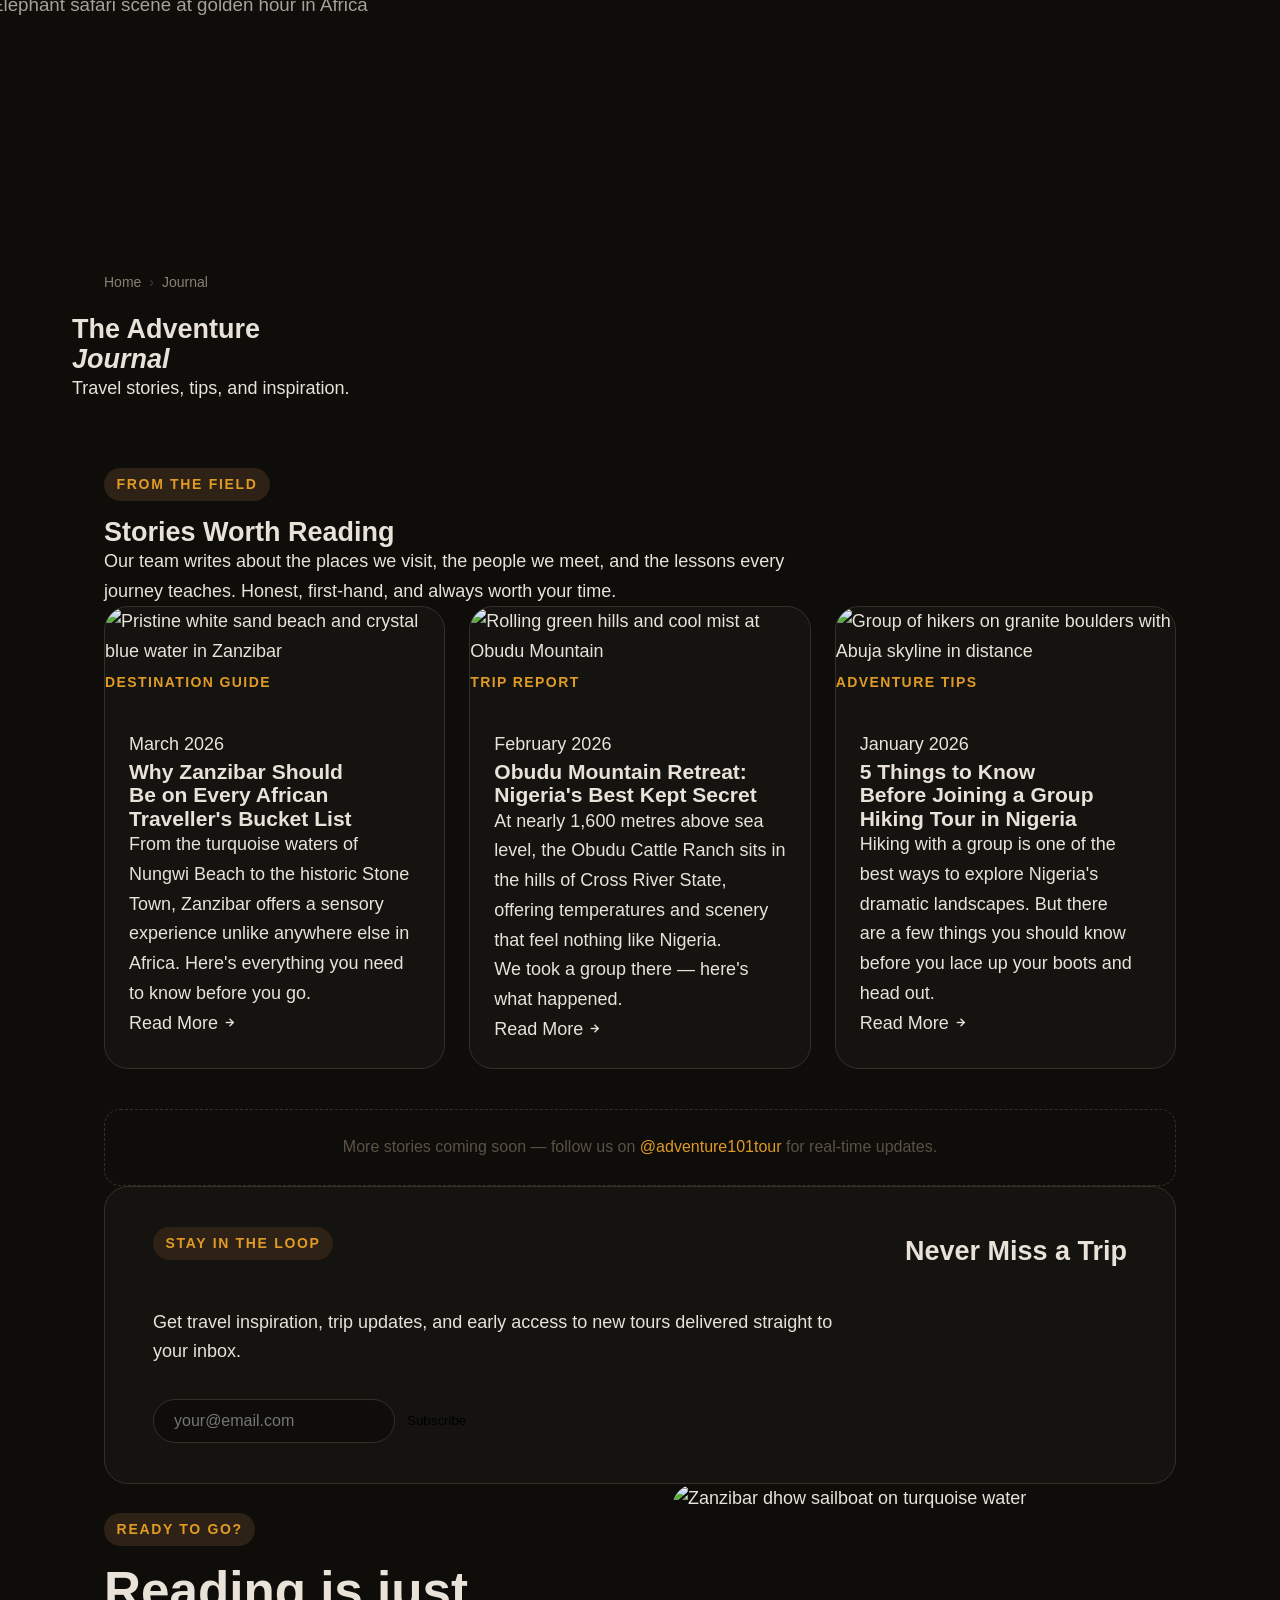
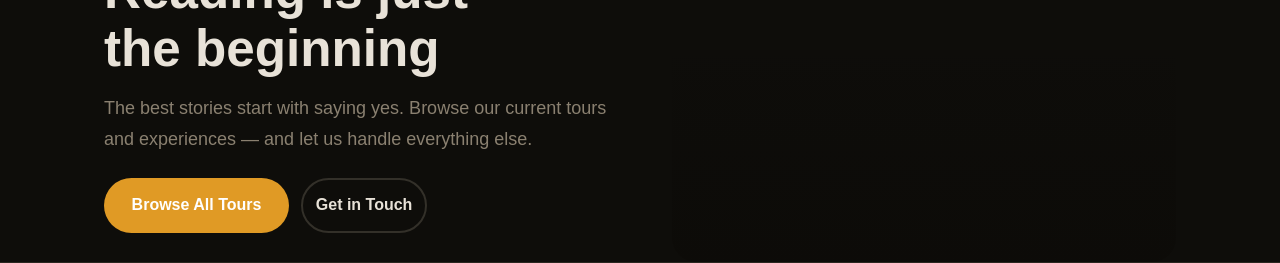
==== blog.html @ c92af447 "feat: add all inner pages — tours, services, contact, faq, blog - tours.html: 9 tour cards (Zanzibar" ====
<!DOCTYPE html>
<html lang="en" data-theme="dark">
<head>
  <meta charset="UTF-8" />
  <meta name="viewport" content="width=device-width, initial-scale=1.0" />
  <title>Journal &#x2014; Adventure 101 Tour</title>
  <meta name="description" content="The Adventure 101 Journal &#x2014; travel stories, destination guides, trip reports, and insider tips from Nigeria and across Africa." />
  <link rel="preconnect" href="https://api.fontshare.com" crossorigin />
  <link href="https://api.fontshare.com/v2/css?f[]=cabinet-grotesk@400,500,700,800&f[]=satoshi@300,400,500,700&display=swap" rel="stylesheet" />
  <link rel="stylesheet" href="css/style.css" />
  <link rel="stylesheet" href="css/pages.css" />
</head>
<body>

  <header class="nav" id="nav"></header>

  <!-- PAGE HERO -->
  <section class="page-hero" aria-label="Page header">
    <div class="page-hero__bg">
      <img src="images/wildlife_safari.png" alt="Elephant safari scene at golden hour in Africa" loading="eager" />
    </div>
    <div class="page-hero__overlay"></div>
    <div class="page-hero__content">
      <nav class="breadcrumb" aria-label="Breadcrumb">
        <a href="index.html">Home</a>
        <span class="breadcrumb__sep" aria-hidden="true">&#x203A;</span>
        <span class="breadcrumb__current">Journal</span>
      </nav>
      <h1>The Adventure<br><em>Journal</em></h1>
      <p class="page-hero__subtitle">Travel stories, tips, and inspiration.</p>
    </div>
  </section>

  <!-- BLOG GRID -->
  <section class="page-section" aria-labelledby="journal-heading">
    <div class="container">

      <div class="section-intro reveal">
        <span class="label">From the Field</span>
        <h2 id="journal-heading">Stories Worth Reading</h2>
        <p>Our team writes about the places we visit, the people we meet, and the lessons every journey teaches. Honest, first-hand, and always worth your time.</p>
      </div>

      <div class="blog-grid">

        <article class="blog-card reveal" style="--reveal-delay:0s">
          <div class="blog-card__img-wrap">
            <img src="images/zanzibar_real.png" alt="Pristine white sand beach and crystal blue water in Zanzibar" loading="lazy" />
            <span class="blog-card__category">Destination Guide</span>
          </div>
          <div class="blog-card__body">
            <span class="blog-card__date">March 2026</span>
            <h3>Why Zanzibar Should Be on Every African Traveller's Bucket List</h3>
            <p>From the turquoise waters of Nungwi Beach to the historic Stone Town, Zanzibar offers a sensory experience unlike anywhere else in Africa. Here's everything you need to know before you go.</p>
            <a href="#" class="blog-card__read-more" aria-label="Read more about Zanzibar travel guide">
              Read More
              <svg width="13" height="13" viewBox="0 0 24 24" fill="none" stroke="currentColor" stroke-width="2.5" aria-hidden="true"><polyline points="5 12 19 12"/><polyline points="12 5 19 12 12 19"/></svg>
            </a>
          </div>
        </article>

        <article class="blog-card reveal" style="--reveal-delay:0.1s">
          <div class="blog-card__img-wrap">
            <img src="images/obudu1_converted.jpg" alt="Rolling green hills and cool mist at Obudu Mountain" loading="lazy" />
            <span class="blog-card__category">Trip Report</span>
          </div>
          <div class="blog-card__body">
            <span class="blog-card__date">February 2026</span>
            <h3>Obudu Mountain Retreat: Nigeria's Best Kept Secret</h3>
            <p>At nearly 1,600 metres above sea level, the Obudu Cattle Ranch sits in the hills of Cross River State, offering temperatures and scenery that feel nothing like Nigeria. We took a group there &#x2014; here's what happened.</p>
            <a href="#" class="blog-card__read-more" aria-label="Read more about Obudu Mountain Retreat trip report">
              Read More
              <svg width="13" height="13" viewBox="0 0 24 24" fill="none" stroke="currentColor" stroke-width="2.5" aria-hidden="true"><polyline points="5 12 19 12"/><polyline points="12 5 19 12 12 19"/></svg>
            </a>
          </div>
        </article>

        <article class="blog-card reveal" style="--reveal-delay:0.2s">
          <div class="blog-card__img-wrap">
            <img src="images/hike_abuja.jpg" alt="Group of hikers on granite boulders with Abuja skyline in distance" loading="lazy" />
            <span class="blog-card__category">Adventure Tips</span>
          </div>
          <div class="blog-card__body">
            <span class="blog-card__date">January 2026</span>
            <h3>5 Things to Know Before Joining a Group Hiking Tour in Nigeria</h3>
            <p>Hiking with a group is one of the best ways to explore Nigeria's dramatic landscapes. But there are a few things you should know before you lace up your boots and head out.</p>
            <a href="#" class="blog-card__read-more" aria-label="Read more about group hiking tips in Nigeria">
              Read More
              <svg width="13" height="13" viewBox="0 0 24 24" fill="none" stroke="currentColor" stroke-width="2.5" aria-hidden="true"><polyline points="5 12 19 12"/><polyline points="12 5 19 12 12 19"/></svg>
            </a>
          </div>
        </article>

      </div>

      <div style="text-align:center;margin-top:var(--space-10);padding:var(--space-6);border:1px dashed var(--color-border);border-radius:var(--radius-lg);">
        <p style="font-size:var(--text-sm);color:var(--color-text-faint);max-width:none;">
          More stories coming soon &#x2014; follow us on
          <a href="https://www.instagram.com/adventure101tour" target="_blank" rel="noopener" style="color:var(--color-primary);">@adventure101tour</a>
          for real-time updates.
        </p>
      </div>

      <!-- NEWSLETTER STRIP -->
      <div class="newsletter-strip reveal" style="--reveal-delay:0.15s">
        <span class="label">Stay in the Loop</span>
        <h2>Never Miss a Trip</h2>
        <p>Get travel inspiration, trip updates, and early access to new tours delivered straight to your inbox.</p>
        <form class="newsletter-form" id="newsletterForm" novalidate>
          <input type="email" name="email" id="newsletterEmail" placeholder="your@email.com" aria-label="Email address for newsletter" required />
          <button type="submit">Subscribe</button>
        </form>
        <p id="newsletterMsg" style="display:none;font-size:var(--text-xs);color:#16a34a;margin-top:var(--space-3);font-weight:600;">
          You're in! We'll keep you posted on all upcoming adventures.
        </p>
      </div>

    </div>
  </section>

  <!-- EXPLORE CTA -->
  <section class="page-section page-section--alt" aria-labelledby="cta-heading">
    <div class="container">
      <div class="reveal" style="display:grid;grid-template-columns:1fr 1fr;gap:clamp(var(--space-10),5vw,var(--space-16));align-items:center;" id="blogCta">
        <div>
          <span class="label">Ready to Go?</span>
          <h2 id="cta-heading" style="font-size:var(--text-2xl);font-weight:800;color:var(--color-text);margin-bottom:var(--space-4);">Reading is just the beginning</h2>
          <p style="color:var(--color-text-muted);margin-bottom:var(--space-6);line-height:1.7;">The best stories start with saying yes. Browse our current tours and experiences &#x2014; and let us handle everything else.</p>
          <div style="display:flex;gap:var(--space-3);flex-wrap:wrap;">
            <a href="tours.html" class="btn btn--primary">Browse All Tours</a>
            <a href="contact.html" class="btn btn--ghost">Get in Touch</a>
          </div>
        </div>
        <div style="position:relative;border-radius:var(--radius-xl);overflow:hidden;aspect-ratio:4/3;">
          <img src="images/zanzibar_tour.png" alt="Zanzibar dhow sailboat on turquoise water" loading="lazy" style="width:100%;height:100%;object-fit:cover;" />
          <div style="position:absolute;inset:0;background:linear-gradient(to top,rgba(10,8,5,0.4) 0%,transparent 60%);"></div>
        </div>
      </div>
    </div>
  </section>

  <footer id="site-footer" class="footer"></footer>

  <script src="js/components.js"></script>
  <script src="js/main.js"></script>

  <script>
    (function () {
      'use strict';
      var form = document.getElementById('newsletterForm');
      var msg = document.getElementById('newsletterMsg');
      var input = document.getElementById('newsletterEmail');
      if (form) {
        form.addEventListener('submit', function (e) {
          e.preventDefault();
          if (!input.value.trim() || !input.value.includes('@')) {
            input.style.borderColor = '#ef4444';
            input.addEventListener('input', function () { input.style.borderColor = ''; }, { once: true });
            return;
          }
          form.style.display = 'none';
          if (msg) msg.style.display = 'block';
        });
      }
      // Responsive CTA grid
      var ctaGrid = document.getElementById('blogCta');
      function checkBreak() {
        if (ctaGrid) ctaGrid.style.gridTemplateColumns = window.innerWidth < 720 ? '1fr' : '1fr 1fr';
      }
      window.addEventListener('resize', checkBreak, { passive: true });
      checkBreak();
    })();
  </script>

</body>
</html>
---- css/style.css ----
/* ══════════════════════════════════════════════════════════════
   ADVENTURE 101 TOUR — Design System
   Palette: Deep forest greens, rich earth ochre, warm cream on dark
   ══════════════════════════════════════════════════════════════ */

/* ─── FONTS ─── */
@import url('https://api.fontshare.com/v2/css?f[]=clash-display@400,500,600,700&f[]=satoshi@300,400,500,700&display=swap');

/* ─── DESIGN TOKENS ─── */
:root,
[data-theme='light'] {
  /* Palette — warm cream + deep forest */
  --color-bg: #f5f2ec;
  --color-surface: #faf9f6;
  --color-surface-2: #ffffff;
  --color-surface-offset: #ede8df;
  --color-divider: #dcd5c9;
  --color-border: #cfc9bc;

  --color-text: #1a1610;
  --color-text-muted: #6b6254;
  --color-text-faint: #a89e8e;
  --color-text-inverse: #faf9f6;

  /* Accent — Adventure ochre/amber */
  --color-primary: #c4830a;
  --color-primary-hover: #a86c05;
  --color-primary-active: #8a5600;
  --color-primary-highlight: #f0e3ca;

  /* Forest green — secondary accent */
  --color-green: #2d5a27;
  --color-green-hover: #1e3f1b;
  --color-green-light: #e8f0e7;

  /* Type scale */
  --text-xs: clamp(0.75rem, 0.7rem + 0.25vw, 0.875rem);
  --text-sm: clamp(0.875rem, 0.8rem + 0.35vw, 1rem);
  --text-base: clamp(1rem, 0.95rem + 0.25vw, 1.125rem);
  --text-lg: clamp(1.125rem, 1rem + 0.75vw, 1.5rem);
  --text-xl: clamp(1.5rem, 1.2rem + 1.25vw, 2.25rem);
  --text-2xl: clamp(2rem, 1.2rem + 2.5vw, 3.5rem);
  --text-3xl: clamp(2.5rem, 1rem + 4vw, 5rem);
  --text-hero: clamp(3.2rem, 1rem + 6.5vw, 7rem);

  /* Spacing */
  --space-1: 0.25rem;
  --space-2: 0.5rem;
  --space-3: 0.75rem;
  --space-4: 1rem;
  --space-5: 1.25rem;
  --space-6: 1.5rem;
  --space-8: 2rem;
  --space-10: 2.5rem;
  --space-12: 3rem;
  --space-16: 4rem;
  --space-20: 5rem;
  --space-24: 6rem;
  --space-32: 8rem;

  /* Radius */
  --radius-sm: 0.375rem;
  --radius-md: 0.625rem;
  --radius-lg: 1rem;
  --radius-xl: 1.5rem;
  --radius-full: 9999px;

  /* Shadows */
  --shadow-sm: 0 1px 3px rgba(26, 22, 16, 0.08);
  --shadow-md: 0 4px 16px rgba(26, 22, 16, 0.1);
  --shadow-lg: 0 12px 40px rgba(26, 22, 16, 0.14);
  --shadow-xl: 0 24px 64px rgba(26, 22, 16, 0.18);

  /* Layout */
  --content-narrow: 640px;
  --content-default: 960px;
  --content-wide: 1200px;

  /* Transitions */
  --ease-out: cubic-bezier(0.16, 1, 0.3, 1);
  --ease-in: cubic-bezier(0.4, 0, 1, 1);
  --ease-in-out: cubic-bezier(0.4, 0, 0.2, 1);
  --transition: 200ms cubic-bezier(0.16, 1, 0.3, 1);

  /* Fonts */
  --font-display: 'Clash Display', 'Impact', sans-serif;
  --font-body: 'Satoshi', 'Inter', sans-serif;
}

[data-theme='dark'] {
  --color-bg: #0e0d0a;
  --color-surface: #141310;
  --color-surface-2: #1a1915;
  --color-surface-offset: #1e1c18;
  --color-divider: #2a2720;
  --color-border: #333029;

  --color-text: #e8e2d8;
  --color-text-muted: #8a8070;
  --color-text-faint: #5a5244;
  --color-text-inverse: #0e0d0a;

  --color-primary: #e09a25;
  --color-primary-hover: #c4830a;
  --color-primary-active: #a86c05;
  --color-primary-highlight: #2d2215;

  --color-green: #4a8f42;
  --color-green-hover: #3a7033;
  --color-green-light: #1a2818;

  --shadow-sm: 0 1px 3px rgba(0, 0, 0, 0.3);
  --shadow-md: 0 4px 16px rgba(0, 0, 0, 0.4);
  --shadow-lg: 0 12px 40px rgba(0, 0, 0, 0.5);
  --shadow-xl: 0 24px 64px rgba(0, 0, 0, 0.6);
}

@media (prefers-color-scheme: dark) {
  :root:not([data-theme]) {
    --color-bg: #0e0d0a;
    --color-surface: #141310;
    --color-surface-2: #1a1915;
    --color-surface-offset: #1e1c18;
    --color-divider: #2a2720;
    --color-border: #333029;
    --color-text: #e8e2d8;
    --color-text-muted: #8a8070;
    --color-text-faint: #5a5244;
    --color-text-inverse: #0e0d0a;
    --color-primary: #e09a25;
    --color-primary-hover: #c4830a;
    --color-primary-active: #a86c05;
    --color-primary-highlight: #2d2215;
    --color-green: #4a8f42;
    --color-green-hover: #3a7033;
    --color-green-light: #1a2818;
    --shadow-sm: 0 1px 3px rgba(0, 0, 0, 0.3);
    --shadow-md: 0 4px 16px rgba(0, 0, 0, 0.4);
    --shadow-lg: 0 12px 40px rgba(0, 0, 0, 0.5);
    --shadow-xl: 0 24px 64px rgba(0, 0, 0, 0.6);
  }
}

/* ─── BASE RESET ─── */
*, *::before, *::after {
  box-sizing: border-box;
  margin: 0;
  padding: 0;
}
html {
  -webkit-font-smoothing: antialiased;
  -moz-osx-font-smoothing: grayscale;
  text-rendering: optimizeLegibility;
  scroll-behavior: smooth;
  scroll-padding-top: 80px;
}
body {
  min-height: 100dvh;
  font-family: var(--font-body);
  font-size: var(--text-base);
  color: var(--color-text);
  background-color: var(--color-bg);
  line-height: 1.65;
  overflow-x: hidden;
}
img, picture, video { display: block; max-width: 100%; height: auto; }
h1, h2, h3, h4 { text-wrap: balance; line-height: 1.12; font-family: var(--font-display); }
p, li { text-wrap: pretty; max-width: 70ch; }
a { color: inherit; text-decoration: none; }
button { cursor: pointer; background: none; border: none; }
ul[role='list'], ol[role='list'] { list-style: none; }
::selection { background: rgba(196, 131, 10, 0.2); color: var(--color-text); }
:focus-visible { outline: 2px solid var(--color-primary); outline-offset: 3px; border-radius: var(--radius-sm); }

@media (prefers-reduced-motion: reduce) {
  *, *::before, *::after {
    animation-duration: 0.01ms !important;
    animation-iteration-count: 1 !important;
    transition-duration: 0.01ms !important;
  }
}

/* ─── LAYOUT ─── */
.container {
  max-width: var(--content-wide);
  margin-inline: auto;
  padding-inline: clamp(var(--space-5), 5vw, var(--space-16));
}
.section {
  padding-block: clamp(var(--space-16), 8vw, var(--space-32));
}

/* ─── TYPOGRAPHY UTILITIES ─── */
.label {
  display: inline-block;
  font-family: var(--font-body);
  font-size: var(--text-xs);
  font-weight: 600;
  letter-spacing: 0.12em;
  text-transform: uppercase;
  color: var(--color-primary);
  background: var(--color-primary-highlight);
  padding: 0.35em 0.9em;
  border-radius: var(--radius-full);
  margin-bottom: var(--space-4);
}

.section__header {
  text-align: center;
  max-width: 600px;
  margin-inline: auto;
  margin-bottom: clamp(var(--space-10), 5vw, var(--space-16));
}
.section__header h2 {
  font-size: var(--text-2xl);
  margin-bottom: var(--space-4);
  color: var(--color-text);
}
.section__header p {
  font-size: var(--text-base);
  color: var(--color-text-muted);
  margin-inline: auto;
}

/* ─── BUTTONS ─── */
.btn {
  display: inline-flex;
  align-items: center;
  gap: var(--space-2);
  font-family: var(--font-body);
  font-size: var(--text-sm);
  font-weight: 600;
  padding: 0.75em 1.6em;
  border-radius: var(--radius-full);
  border: 2px solid transparent;
  cursor: pointer;
  transition: background var(--transition), color var(--transition), border-color var(--transition), transform var(--transition), box-shadow var(--transition);
  white-space: nowrap;
  text-decoration: none;
}
.btn:hover { transform: translateY(-2px); }
.btn:active { transform: translateY(0); }

.btn--primary {
  background: var(--color-primary);
  color: #fff;
}
.btn--primary:hover {
  background: var(--color-primary-hover);
  box-shadow: 0 8px 24px rgba(196, 131, 10, 0.35);
}

.btn--ghost {
  background: transparent;
  color: var(--color-text);
  border-color: var(--color-border);
  padding: 0.6em 0.8em;
}
.btn--ghost:hover { background: var(--color-surface-offset); }

.btn--hero {
  background: var(--color-primary);
  color: #fff;
  font-size: var(--text-base);
  padding: 0.9em 2em;
  border-radius: var(--radius-full);
}
.btn--hero:hover {
  background: var(--color-primary-hover);
  box-shadow: 0 12px 32px rgba(196, 131, 10, 0.45);
}

.btn--hero-outline {
  background: transparent;
  color: #fff;
  border: 2px solid rgba(255,255,255,0.5);
  font-size: var(--text-base);
  padding: 0.9em 2em;
  border-radius: var(--radius-full);
}
.btn--hero-outline:hover {
  background: rgba(255,255,255,0.12);
  border-color: rgba(255,255,255,0.8);
}

.btn--sm {
  font-size: var(--text-xs);
  padding: 0.55em 1.2em;
}

/* ─── NAVIGATION ─── */
.nav {
  position: fixed;
  top: 0;
  left: 0;
  right: 0;
  z-index: 100;
  background: transparent;
  transition: background var(--transition), backdrop-filter var(--transition), box-shadow var(--transition);
}
.nav.scrolled {
  background: color-mix(in srgb, var(--color-bg) 88%, transparent);
  backdrop-filter: blur(16px);
  -webkit-backdrop-filter: blur(16px);
  box-shadow: var(--shadow-sm);
}
.nav__inner {
  display: flex;
  align-items: center;
  justify-content: space-between;
  padding: var(--space-4) clamp(var(--space-5), 5vw, var(--space-16));
  gap: var(--space-8);
}
.nav__logo {
  display: flex;
  align-items: center;
  gap: var(--space-3);
  color: var(--color-text);
  text-decoration: none;
  flex-shrink: 0;
}
.nav__logo-img {
  height: 52px;
  width: auto;
  object-fit: contain;
  /* On dark bg: invert blacks to white, preserve gold tones */
  filter: invert(1) sepia(0.3) saturate(1.4) brightness(1.15);
  transition: filter var(--transition), transform var(--transition);
}
.nav__logo:hover .nav__logo-img {
  transform: scale(1.04);
}
/* Light mode: show logo as-is (black + gold on white) */
[data-theme='light'] .nav__logo-img {
  filter: none;
}
/* Footer logo — slightly smaller */
.footer__brand .nav__logo-img {
  height: 44px;
}
.nav__logo-text {
  display: flex;
  flex-direction: column;
  line-height: 1.1;
}
.nav__logo-top {
  font-family: var(--font-display);
  font-size: var(--text-sm);
  font-weight: 700;
  letter-spacing: 0.04em;
}
.nav__logo-bottom {
  font-family: var(--font-body);
  font-size: var(--text-xs);
  color: var(--color-primary);
  font-weight: 600;
  letter-spacing: 0.08em;
}

/* Nav links — hero section: white; scrolled: text color */
.nav__links {
  display: flex;
  gap: var(--space-8);
  align-items: center;
}
.nav__links a {
  font-size: var(--text-sm);
  font-weight: 500;
  color: rgba(255,255,255,0.85);
  transition: color var(--transition);
  position: relative;
}
.nav__links a::after {
  content: '';
  position: absolute;
  bottom: -3px;
  left: 0;
  width: 0;
  height: 2px;
  background: var(--color-primary);
  transition: width var(--transition);
  border-radius: var(--radius-full);
}
.nav__links a:hover { color: #fff; }
.nav__links a:hover::after { width: 100%; }
.nav.scrolled .nav__links a { color: var(--color-text-muted); }
.nav.scrolled .nav__links a:hover { color: var(--color-text); }

.nav__actions {
  display: flex;
  align-items: center;
  gap: var(--space-3);
}

.nav__burger {
  display: none;
  flex-direction: column;
  gap: 5px;
  padding: var(--space-2);
  color: var(--color-text);
}
.nav__burger span {
  display: block;
  width: 22px;
  height: 2px;
  background: currentColor;
  border-radius: var(--radius-full);
  transition: transform var(--transition), opacity var(--transition);
}
.nav__burger[aria-expanded="true"] span:nth-child(1) { transform: translateY(7px) rotate(45deg); }
.nav__burger[aria-expanded="true"] span:nth-child(2) { opacity: 0; }
.nav__burger[aria-expanded="true"] span:nth-child(3) { transform: translateY(-7px) rotate(-45deg); }

.nav__mobile {
  display: none;
  flex-direction: column;
  gap: var(--space-4);
  padding: var(--space-6) clamp(var(--space-5), 5vw, var(--space-16));
  border-top: 1px solid var(--color-divider);
  background: color-mix(in srgb, var(--color-bg) 96%, transparent);
}
.nav__mobile a {
  font-size: var(--text-base);
  font-weight: 500;
  color: var(--color-text);
}
.nav__mobile.open { display: flex; }

@media (max-width: 768px) {
  .nav__links { display: none; }
  .nav__burger { display: flex; }
  .nav__actions .btn--primary { display: none; }
}

/* ─── HERO ─── */
.hero {
  position: relative;
  min-height: 100dvh;
  display: flex;
  align-items: flex-end;
  padding-bottom: clamp(var(--space-12), 8vh, var(--space-24));
  overflow: hidden;
}
.hero__bg {
  position: absolute;
  inset: 0;
  z-index: 0;
}
.hero__img {
  width: 100%;
  height: 100%;
  object-fit: cover;
  object-position: center 30%;
  transform: scale(1.05);
  transition: transform 8s var(--ease-out);
}
.hero--loaded .hero__img { transform: scale(1); }

.hero__overlay {
  position: absolute;
  inset: 0;
  background: linear-gradient(
    to bottom,
    rgba(10, 8, 5, 0.15) 0%,
    rgba(10, 8, 5, 0.1) 40%,
    rgba(10, 8, 5, 0.7) 75%,
    rgba(10, 8, 5, 0.92) 100%
  );
}

.hero__content {
  position: relative;
  z-index: 1;
  max-width: var(--content-wide);
  margin-inline: auto;
  padding-inline: clamp(var(--space-5), 5vw, var(--space-16));
  width: 100%;
}

.hero__tag {
  display: inline-flex;
  align-items: center;
  gap: var(--space-2);
  font-size: var(--text-xs);
  font-weight: 700;
  letter-spacing: 0.1em;
  text-transform: uppercase;
  color: #fff;
  background: rgba(10, 8, 5, 0.65);
  border: 1px solid rgba(255, 255, 255, 0.25);
  backdrop-filter: blur(8px);
  -webkit-backdrop-filter: blur(8px);
  padding: 0.45em 1.1em;
  border-radius: var(--radius-full);
  margin-bottom: var(--space-5);
}

.hero__headline {
  font-family: var(--font-display);
  font-size: var(--text-hero);
  font-weight: 700;
  color: #fff;
  line-height: 1.0;
  margin-bottom: var(--space-6);
  max-width: 800px;
  letter-spacing: -0.02em;
}
.hero__headline em {
  font-style: normal;
  color: var(--color-primary);
  -webkit-text-stroke: 0px;
}

.hero__sub {
  font-size: clamp(1rem, 0.9rem + 0.5vw, 1.25rem);
  color: rgba(255,255,255,0.75);
  max-width: 520px;
  margin-bottom: var(--space-8);
  line-height: 1.6;
}

.hero__ctas {
  display: flex;
  gap: var(--space-4);
  flex-wrap: wrap;
  margin-bottom: var(--space-12);
}

.hero__stats {
  display: flex;
  align-items: center;
  gap: var(--space-6);
  flex-wrap: wrap;
}
.hero__stat { text-align: left; }
.hero__stat-num {
  display: block;
  font-family: var(--font-display);
  font-size: var(--text-xl);
  font-weight: 700;
  color: #fff;
  line-height: 1;
  opacity: 1 !important;
  transform: none !important;
}
.hero__stat-label {
  display: block;
  font-size: var(--text-xs);
  color: rgba(255,255,255,0.55);
  letter-spacing: 0.06em;
  margin-top: 0.2em;
}
.hero__stat-divider {
  width: 1px;
  height: 40px;
  background: rgba(255,255,255,0.2);
}

.hero__scroll-indicator {
  position: absolute;
  bottom: var(--space-8);
  right: clamp(var(--space-5), 5vw, var(--space-16));
  z-index: 1;
  display: flex;
  align-items: center;
  gap: var(--space-2);
  font-size: var(--text-xs);
  letter-spacing: 0.1em;
  text-transform: uppercase;
  color: rgba(255,255,255,0.5);
  transition: color var(--transition);
  writing-mode: vertical-rl;
  text-orientation: mixed;
  animation: float 2.5s ease-in-out infinite;
}
.hero__scroll-indicator:hover { color: rgba(255,255,255,0.9); }
.hero__scroll-indicator i { transform: rotate(90deg); }

@keyframes float {
  0%, 100% { transform: translateY(0); }
  50% { transform: translateY(6px); }
}

/* Hero fade-in-up animation */
.fade-in-up {
  opacity: 0;
  transform: translateY(24px);
  animation: fadeInUp 0.7s var(--ease-out) forwards;
  animation-delay: var(--delay, 0s);
}
@keyframes fadeInUp {
  to { opacity: 1; transform: translateY(0); }
}

/* ─── SCROLL REVEAL ─── */
.reveal {
  opacity: 0;
  transform: translateY(32px);
  transition: opacity 0.7s var(--ease-out), transform 0.7s var(--ease-out);
  transition-delay: var(--reveal-delay, 0s);
}
.reveal.is-visible {
  opacity: 1;
  transform: translateY(0);
}

/* ─── TOURS ─── */
.tours {
  background: var(--color-bg);
}
.tours__grid {
  display: grid;
  grid-template-columns: repeat(3, 1fr);
  gap: var(--space-6);
}
@media (max-width: 1024px) {
  .tours__grid { grid-template-columns: repeat(2, 1fr); }
}
@media (max-width: 600px) {
  .tours__grid { grid-template-columns: 1fr; }
}

.tour-card {
  background: var(--color-surface);
  border: 1px solid var(--color-border);
  border-radius: var(--radius-xl);
  overflow: hidden;
  display: flex;
  flex-direction: column;
  transition: transform var(--transition), box-shadow var(--transition), border-color var(--transition);
}
.tour-card:hover {
  transform: translateY(-6px);
  box-shadow: var(--shadow-xl);
  border-color: var(--color-primary);
}

.tour-card__img-wrap {
  position: relative;
  aspect-ratio: 4 / 3;
  overflow: hidden;
}
.tour-card__img-wrap img {
  width: 100%;
  height: 100%;
  object-fit: cover;
  transition: transform 0.5s var(--ease-out);
}
.tour-card:hover .tour-card__img-wrap img {
  transform: scale(1.06);
}

.tour-card__badge {
  position: absolute;
  top: var(--space-3);
  left: var(--space-3);
  font-size: var(--text-xs);
  font-weight: 700;
  letter-spacing: 0.08em;
  text-transform: uppercase;
  background: var(--color-primary);
  color: #fff;
  padding: 0.3em 0.8em;
  border-radius: var(--radius-full);
}

.tour-card__body {
  padding: var(--space-5) var(--space-6);
  display: flex;
  flex-direction: column;
  flex: 1;
  gap: var(--space-3);
}
.tour-card__meta {
  display: flex;
  align-items: center;
  gap: var(--space-2);
  font-size: var(--text-xs);
  color: var(--color-text-muted);
  font-weight: 500;
}
.tour-card__meta i { color: var(--color-primary); }
.tour-card__meta-sep { opacity: 0.4; }

.tour-card h3 {
  font-size: var(--text-lg);
  font-weight: 700;
  color: var(--color-text);
}
.tour-card p {
  font-size: var(--text-sm);
  color: var(--color-text-muted);
  line-height: 1.6;
  flex: 1;
}

.tour-card__footer {
  display: flex;
  align-items: center;
  justify-content: space-between;
  padding-top: var(--space-4);
  border-top: 1px solid var(--color-divider);
  margin-top: var(--space-2);
}
.tour-card__price { display: flex; flex-direction: column; }
.tour-card__price-label {
  font-size: var(--text-xs);
  color: var(--color-text-faint);
}
.tour-card__price-amount {
  font-family: var(--font-display);
  font-size: var(--text-lg);
  font-weight: 700;
  color: var(--color-primary);
}

/* CTA tour card */
.tour-card--cta {
  background: var(--color-primary-highlight);
  border-color: var(--color-primary);
  min-height: 300px;
}
.tour-card--cta:hover {
  background: var(--color-primary);
  border-color: var(--color-primary);
}
.tour-card--cta:hover * { color: #fff; }
.tour-card--cta:hover .btn--primary { background: #fff; color: var(--color-primary); }

.tour-card__cta-inner {
  display: flex;
  flex-direction: column;
  align-items: center;
  justify-content: center;
  text-align: center;
  padding: var(--space-8);
  gap: var(--space-4);
  height: 100%;
  flex: 1;
}
.tour-card__cta-inner i { color: var(--color-primary); opacity: 0.7; }
.tour-card__cta-inner h3 { font-size: var(--text-xl); color: var(--color-text); }
.tour-card__cta-inner p { font-size: var(--text-sm); color: var(--color-text-muted); }

/* ─── SERVICES ─── */
.services {
  background: var(--color-surface);
  border-top: 1px solid var(--color-divider);
  border-bottom: 1px solid var(--color-divider);
}
.services__grid {
  display: grid;
  grid-template-columns: repeat(2, 1fr);
  gap: var(--space-6);
}
@media (max-width: 640px) {
  .services__grid { grid-template-columns: 1fr; }
}

.service-card {
  background: var(--color-bg);
  border: 1px solid var(--color-border);
  border-radius: var(--radius-xl);
  padding: var(--space-8);
  display: flex;
  flex-direction: column;
  gap: var(--space-4);
  transition: box-shadow var(--transition), border-color var(--transition), transform var(--transition);
}
.service-card:hover {
  box-shadow: var(--shadow-lg);
  border-color: var(--color-primary);
  transform: translateY(-4px);
}
.service-card__icon {
  width: 56px;
  height: 56px;
  border-radius: var(--radius-lg);
  background: var(--color-primary-highlight);
  display: flex;
  align-items: center;
  justify-content: center;
  color: var(--color-primary);
  flex-shrink: 0;
}
.service-card__img-wrap {
  border-radius: var(--radius-md);
  overflow: hidden;
  aspect-ratio: 16 / 7;
}
.service-card__img-wrap img { width: 100%; height: 100%; object-fit: cover; }
.service-card h3 {
  font-size: var(--text-lg);
  font-weight: 700;
  color: var(--color-text);
}
.service-card p {
  font-size: var(--text-sm);
  color: var(--color-text-muted);
  line-height: 1.65;
  max-width: none;
}

/* ─── DESTINATIONS MARQUEE ─── */
.destinations-bar {
  overflow: hidden;
  background: var(--color-primary);
  padding: var(--space-4) 0;
}
.destinations-bar__track {
  display: flex;
  gap: var(--space-8);
  align-items: center;
  white-space: nowrap;
  animation: marquee 28s linear infinite;
}
@keyframes marquee {
  0% { transform: translateX(0); }
  100% { transform: translateX(-50%); }
}
.destinations-bar__track span {
  font-family: var(--font-display);
  font-size: var(--text-base);
  font-weight: 700;
  letter-spacing: 0.06em;
  text-transform: uppercase;
  color: rgba(255,255,255,0.9);
  flex-shrink: 0;
}
.destinations-bar__track .dot {
  color: rgba(255,255,255,0.4);
  font-size: 0.6em;
  flex-shrink: 0;
}

/* ─── ABOUT ─── */
.about {
  background: var(--color-bg);
}
.about__container {
  display: grid;
  grid-template-columns: 1fr 1fr;
  gap: clamp(var(--space-10), 6vw, var(--space-20));
  align-items: center;
}
@media (max-width: 768px) {
  .about__container { grid-template-columns: 1fr; }
}

.about__image-wrap {
  position: relative;
  border-radius: var(--radius-xl);
  overflow: hidden;
  aspect-ratio: 4/5;
}
.about__image-wrap img {
  width: 100%;
  height: 100%;
  object-fit: cover;
  transition: transform 0.6s var(--ease-out);
}
.about__image-wrap:hover img { transform: scale(1.04); }

.about__image-badge {
  position: absolute;
  bottom: var(--space-5);
  left: var(--space-5);
  display: flex;
  align-items: center;
  gap: var(--space-2);
  background: var(--color-primary);
  color: #fff;
  padding: 0.6em 1.2em;
  border-radius: var(--radius-full);
  font-size: var(--text-sm);
  font-weight: 600;
  box-shadow: var(--shadow-md);
}

.about__content {
  display: flex;
  flex-direction: column;
  gap: var(--space-6);
}
.about__content h2 {
  font-size: var(--text-2xl);
  color: var(--color-text);
  margin-bottom: var(--space-4);
}
.about__content p {
  font-size: var(--text-base);
  color: var(--color-text-muted);
  line-height: 1.75;
  max-width: none;
}

.about__values {
  display: grid;
  grid-template-columns: 1fr 1fr;
  gap: var(--space-3);
}
.about__value {
  display: flex;
  align-items: center;
  gap: var(--space-3);
  font-size: var(--text-sm);
  font-weight: 500;
  color: var(--color-text-muted);
  background: var(--color-surface);
  border: 1px solid var(--color-border);
  padding: var(--space-3) var(--space-4);
  border-radius: var(--radius-md);
}
.about__value i { color: var(--color-primary); flex-shrink: 0; }

/* ─── TESTIMONIALS ─── */
.testimonials {
  background: var(--color-surface);
  border-top: 1px solid var(--color-divider);
}
.testimonials__grid {
  display: grid;
  grid-template-columns: repeat(3, 1fr);
  gap: var(--space-6);
}
@media (max-width: 900px) {
  .testimonials__grid { grid-template-columns: 1fr; max-width: 500px; margin-inline: auto; }
}

.testimonial-card {
  background: var(--color-bg);
  border: 1px solid var(--color-border);
  border-radius: var(--radius-xl);
  padding: var(--space-8);
  display: flex;
  flex-direction: column;
  gap: var(--space-5);
  transition: box-shadow var(--transition), transform var(--transition), border-color var(--transition);
}
.testimonial-card:hover {
  box-shadow: var(--shadow-lg);
  transform: translateY(-4px);
  border-color: var(--color-primary);
}
.testimonial-card__stars {
  color: var(--color-primary);
  font-size: var(--text-base);
  letter-spacing: 2px;
}
.testimonial-card p {
  font-size: var(--text-sm);
  color: var(--color-text-muted);
  line-height: 1.75;
  flex: 1;
  max-width: none;
  font-style: italic;
}
.testimonial-card__author {
  display: flex;
  align-items: center;
  gap: var(--space-3);
  border-top: 1px solid var(--color-divider);
  padding-top: var(--space-4);
  margin: 0;
}
.testimonial-card__avatar {
  width: 44px;
  height: 44px;
  border-radius: var(--radius-full);
  background: var(--color-primary);
  color: #fff;
  display: flex;
  align-items: center;
  justify-content: center;
  font-family: var(--font-display);
  font-size: var(--text-sm);
  font-weight: 700;
  flex-shrink: 0;
}
.testimonial-card__author div strong {
  display: block;
  font-size: var(--text-sm);
  font-weight: 700;
  color: var(--color-text);
}
.testimonial-card__author div span {
  display: block;
  font-size: var(--text-xs);
  color: var(--color-text-faint);
}

/* ─── CONTACT CTA ─── */
.contact-cta {
  position: relative;
  text-align: center;
  padding-block: clamp(var(--space-20), 10vw, var(--space-32));
}
.contact-cta__bg {
  position: absolute;
  inset: 0;
  z-index: 0;
}
.contact-cta__bg img { width: 100%; height: 100%; object-fit: cover; object-position: center 20%; }
.contact-cta__overlay {
  position: absolute;
  inset: 0;
  background: linear-gradient(to bottom, rgba(10,8,5,0.7) 0%, rgba(10,8,5,0.88) 100%);
}
.contact-cta__content {
  position: relative;
  z-index: 1;
  display: flex;
  flex-direction: column;
  align-items: center;
  gap: var(--space-6);
}
.contact-cta__content h2 {
  font-size: var(--text-2xl);
  color: #fff;
  max-width: 600px;
}
.contact-cta__content p {
  font-size: var(--text-base);
  color: rgba(255,255,255,0.7);
  max-width: 400px;
  margin-inline: auto;
}
.contact-cta__actions {
  display: flex;
  gap: var(--space-4);
  flex-wrap: wrap;
  justify-content: center;
}
.contact-cta__note {
  display: flex;
  align-items: center;
  gap: var(--space-2);
  font-size: var(--text-xs);
  color: rgba(255,255,255,0.4);
  letter-spacing: 0.04em;
}

/* ─── FOOTER ─── */
.footer {
  background: var(--color-surface);
  border-top: 1px solid var(--color-divider);
}
.footer__inner {
  display: grid;
  grid-template-columns: 2fr 1fr 1fr 1.5fr;
  gap: var(--space-10);
  padding-block: var(--space-16);
}
@media (max-width: 900px) {
  .footer__inner { grid-template-columns: 1fr 1fr; }
  .footer__brand { grid-column: 1 / -1; }
}
@media (max-width: 500px) {
  .footer__inner { grid-template-columns: 1fr; }
}

.footer__brand {
  display: flex;
  flex-direction: column;
  gap: var(--space-4);
}
.footer__brand p {
  font-size: var(--text-sm);
  color: var(--color-text-muted);
  max-width: 280px;
}
.footer__social {
  display: flex;
  gap: var(--space-3);
}
.footer__social a {
  width: 40px;
  height: 40px;
  border-radius: var(--radius-full);
  border: 1px solid var(--color-border);
  display: flex;
  align-items: center;
  justify-content: center;
  color: var(--color-text-muted);
  transition: background var(--transition), color var(--transition), border-color var(--transition);
}
.footer__social a:hover {
  background: var(--color-primary);
  color: #fff;
  border-color: var(--color-primary);
}

.footer__links {
  display: flex;
  flex-direction: column;
  gap: var(--space-3);
}
.footer__links h4 {
  font-family: var(--font-body);
  font-size: var(--text-xs);
  font-weight: 700;
  text-transform: uppercase;
  letter-spacing: 0.1em;
  color: var(--color-text);
  margin-bottom: var(--space-2);
}
.footer__links a {
  font-size: var(--text-sm);
  color: var(--color-text-muted);
  transition: color var(--transition);
}
.footer__links a:hover { color: var(--color-primary); }

.footer__contact {
  display: flex;
  flex-direction: column;
  gap: var(--space-3);
}
.footer__contact h4 {
  font-family: var(--font-body);
  font-size: var(--text-xs);
  font-weight: 700;
  text-transform: uppercase;
  letter-spacing: 0.1em;
  color: var(--color-text);
  margin-bottom: var(--space-2);
}
.footer__contact a {
  display: flex;
  align-items: center;
  gap: var(--space-2);
  font-size: var(--text-sm);
  color: var(--color-text-muted);
  transition: color var(--transition);
}
.footer__contact a:hover { color: var(--color-primary); }

.footer__bottom {
  border-top: 1px solid var(--color-divider);
  padding: var(--space-5) clamp(var(--space-5), 5vw, var(--space-16));
  text-align: center;
}
.footer__bottom p {
  font-size: var(--text-xs);
  color: var(--color-text-faint);
  max-width: none;
}
---- css/pages.css ----
/* ══════════════════════════════════════════════════════════════
   ADVENTURE 101 TOUR — Inner Pages Stylesheet
   Shared styles for tours, services, contact, faq, blog
   ══════════════════════════════════════════════════════════════ */

/* ─── PAGE HERO (inner pages) ─── */
.page-hero {
  position: relative;
  min-height: 52vh;
  display: flex;
  align-items: flex-end;
  overflow: hidden;
  padding-bottom: var(--space-16);
}

.page-hero__bg {
  position: absolute;
  inset: 0;
  z-index: 0;
}

.page-hero__bg img {
  width: 100%;
  height: 100%;
  object-fit: cover;
  object-position: center 40%;
  transform: scale(1.04);
  transition: transform 6s ease;
}

.page-hero:hover .page-hero__bg img {
  transform: scale(1.0);
}

.page-hero__overlay {
  position: absolute;
  inset: 0;
  background: linear-gradient(
    to top,
    rgba(14, 13, 10, 0.92) 0%,
    rgba(14, 13, 10, 0.55) 50%,
    rgba(14, 13, 10, 0.3) 100%
  );
}

.page-hero__content {
  position: relative;
  z-index: 2;
  width: 100%;
  max-width: var(--content-wide);
  margin: 0 auto;
  padding: 0 var(--space-8);
  padding-top: 120px;
}

.page-hero__eyebrow {
  display: inline-flex;
  align-items: center;
  gap: var(--space-2);
  font-family: 'Satoshi', sans-serif;
  font-size: var(--text-xs);
  font-weight: 500;
  letter-spacing: 0.12em;
  text-transform: uppercase;
  color: var(--color-primary);
  margin-bottom: var(--space-4);
}

.page-hero__eyebrow svg {
  opacity: 0.8;
}

.page-hero__title {
  font-family: 'Cabinet Grotesk', sans-serif;
  font-size: var(--text-2xl);
  font-weight: 800;
  line-height: 1.08;
  letter-spacing: -0.02em;
  color: #faf9f6;
  max-width: 720px;
  margin: 0 0 var(--space-6);
}

.page-hero__title em {
  font-style: italic;
  color: var(--color-primary);
}

.page-hero__desc {
  font-family: 'Satoshi', sans-serif;
  font-size: var(--text-base);
  color: rgba(250, 249, 246, 0.75);
  max-width: 560px;
  line-height: 1.7;
}

/* ─── BREADCRUMB ─── */
.breadcrumb {
  display: flex;
  align-items: center;
  gap: var(--space-2);
  font-family: 'Satoshi', sans-serif;
  font-size: var(--text-xs);
  color: var(--color-text-muted);
  padding: var(--space-5) var(--space-8);
  max-width: var(--content-wide);
  margin: 0 auto;
}

.breadcrumb a {
  color: var(--color-text-muted);
  text-decoration: none;
  transition: color 0.2s;
}

.breadcrumb a:hover {
  color: var(--color-primary);
}

.breadcrumb__sep {
  opacity: 0.4;
}

/* ─── SECTION LAYOUT ─── */
.section {
  padding: var(--space-24) var(--space-8);
}

.section--alt {
  background: var(--color-surface);
}

.section__inner {
  max-width: var(--content-wide);
  margin: 0 auto;
}

.section__header {
  max-width: 640px;
  margin-bottom: var(--space-16);
}

.section__header--center {
  text-align: center;
  margin-left: auto;
  margin-right: auto;
}

.section__eyebrow {
  display: inline-flex;
  align-items: center;
  gap: var(--space-2);
  font-family: 'Satoshi', sans-serif;
  font-size: var(--text-xs);
  font-weight: 600;
  letter-spacing: 0.12em;
  text-transform: uppercase;
  color: var(--color-primary);
  margin-bottom: var(--space-4);
}

.section__title {
  font-family: 'Cabinet Grotesk', sans-serif;
  font-size: var(--text-xl);
  font-weight: 800;
  line-height: 1.1;
  letter-spacing: -0.02em;
  color: var(--color-text);
  margin: 0 0 var(--space-5);
}

.section__lead {
  font-family: 'Satoshi', sans-serif;
  font-size: var(--text-base);
  color: var(--color-text-muted);
  line-height: 1.75;
}

/* ═══════════════════════════════════════════
   TOURS PAGE
═══════════════════════════════════════════ */

.tours-filter {
  display: flex;
  align-items: center;
  gap: var(--space-3);
  flex-wrap: wrap;
  padding: var(--space-8) var(--space-8) 0;
  max-width: var(--content-wide);
  margin: 0 auto;
}

.filter-btn {
  padding: var(--space-2) var(--space-5);
  border-radius: var(--radius-full);
  border: 1.5px solid var(--color-border);
  background: transparent;
  font-family: 'Satoshi', sans-serif;
  font-size: var(--text-sm);
  font-weight: 500;
  color: var(--color-text-muted);
  cursor: pointer;
  transition: all 0.2s;
  white-space: nowrap;
}

.filter-btn:hover {
  border-color: var(--color-primary);
  color: var(--color-primary);
}

.filter-btn.active {
  background: var(--color-primary);
  border-color: var(--color-primary);
  color: #fff;
}

.tours-grid {
  display: grid;
  grid-template-columns: repeat(3, 1fr);
  gap: var(--space-6);
}

@media (max-width: 900px) {
  .tours-grid {
    grid-template-columns: repeat(2, 1fr);
  }
}

@media (max-width: 580px) {
  .tours-grid {
    grid-template-columns: 1fr;
  }
}

.tour-card {
  background: var(--color-surface);
  border: 1px solid var(--color-border);
  border-radius: var(--radius-xl);
  overflow: hidden;
  transition: transform 0.3s var(--ease-out), box-shadow 0.3s;
  cursor: pointer;
}

.tour-card:hover {
  transform: translateY(-6px);
  box-shadow: var(--shadow-lg);
}

.tour-card__img-wrap {
  position: relative;
  aspect-ratio: 4/3;
  overflow: hidden;
}

.tour-card__img-wrap img {
  width: 100%;
  height: 100%;
  object-fit: cover;
  transition: transform 0.5s var(--ease-out);
}

.tour-card:hover .tour-card__img-wrap img {
  transform: scale(1.06);
}

.tour-card__badge {
  position: absolute;
  top: var(--space-4);
  left: var(--space-4);
  background: var(--color-primary);
  color: #fff;
  font-family: 'Satoshi', sans-serif;
  font-size: var(--text-xs);
  font-weight: 600;
  letter-spacing: 0.08em;
  text-transform: uppercase;
  padding: var(--space-1) var(--space-3);
  border-radius: var(--radius-full);
}

.tour-card__badge--new {
  background: #1a7a3c;
}

.tour-card__body {
  padding: var(--space-6);
}

.tour-card__region {
  font-family: 'Satoshi', sans-serif;
  font-size: var(--text-xs);
  font-weight: 600;
  letter-spacing: 0.1em;
  text-transform: uppercase;
  color: var(--color-primary);
  margin-bottom: var(--space-2);
}

.tour-card__title {
  font-family: 'Cabinet Grotesk', sans-serif;
  font-size: var(--text-lg);
  font-weight: 700;
  color: var(--color-text);
  margin: 0 0 var(--space-3);
  line-height: 1.25;
}

.tour-card__desc {
  font-family: 'Satoshi', sans-serif;
  font-size: var(--text-sm);
  color: var(--color-text-muted);
  line-height: 1.65;
  margin-bottom: var(--space-5);
}

.tour-card__meta {
  display: flex;
  align-items: center;
  gap: var(--space-4);
  flex-wrap: wrap;
}

.tour-card__meta-item {
  display: flex;
  align-items: center;
  gap: var(--space-2);
  font-family: 'Satoshi', sans-serif;
  font-size: var(--text-xs);
  color: var(--color-text-muted);
}

.tour-card__footer {
  display: flex;
  align-items: center;
  justify-content: space-between;
  padding: var(--space-4) var(--space-6);
  border-top: 1px solid var(--color-border);
}

.tour-card__price {
  font-family: 'Cabinet Grotesk', sans-serif;
  font-size: var(--text-lg);
  font-weight: 700;
  color: var(--color-text);
}

.tour-card__price span {
  font-size: var(--text-sm);
  font-weight: 400;
  color: var(--color-text-muted);
}

.tour-card__cta {
  display: inline-flex;
  align-items: center;
  gap: var(--space-2);
  font-family: 'Satoshi', sans-serif;
  font-size: var(--text-sm);
  font-weight: 600;
  color: var(--color-primary);
  text-decoration: none;
  transition: gap 0.2s;
}

.tour-card__cta:hover {
  gap: var(--space-3);
}

/* Upcoming banner (tours page) */
.upcoming-banner {
  background: linear-gradient(135deg, var(--color-primary) 0%, #8a5500 100%);
  border-radius: var(--radius-xl);
  padding: var(--space-10) var(--space-12);
  display: grid;
  grid-template-columns: 1fr auto;
  gap: var(--space-8);
  align-items: center;
  position: relative;
  overflow: hidden;
}

.upcoming-banner::before {
  content: '';
  position: absolute;
  inset: 0;
  background: url("data:image/svg+xml,%3Csvg width='60' height='60' viewBox='0 0 60 60' xmlns='http://www.w3.org/2000/svg'%3E%3Cg fill='none' fill-rule='evenodd'%3E%3Cg fill='%23ffffff' fill-opacity='0.06'%3E%3Ccircle cx='30' cy='30' r='20'/%3E%3C/g%3E%3C/g%3E%3C/svg%3E");
}

.upcoming-banner__label {
  font-family: 'Satoshi', sans-serif;
  font-size: var(--text-xs);
  font-weight: 600;
  letter-spacing: 0.12em;
  text-transform: uppercase;
  color: rgba(255,255,255,0.75);
  margin-bottom: var(--space-3);
  position: relative;
}

.upcoming-banner__title {
  font-family: 'Cabinet Grotesk', sans-serif;
  font-size: var(--text-xl);
  font-weight: 800;
  color: #fff;
  line-height: 1.15;
  margin-bottom: var(--space-3);
  position: relative;
}

.upcoming-banner__desc {
  font-family: 'Satoshi', sans-serif;
  font-size: var(--text-sm);
  color: rgba(255,255,255,0.8);
  line-height: 1.65;
  max-width: 480px;
  position: relative;
}

.upcoming-banner__cta {
  position: relative;
  display: inline-flex;
  align-items: center;
  gap: var(--space-3);
  background: #fff;
  color: var(--color-primary);
  font-family: 'Satoshi', sans-serif;
  font-weight: 700;
  font-size: var(--text-sm);
  padding: var(--space-4) var(--space-8);
  border-radius: var(--radius-full);
  text-decoration: none;
  white-space: nowrap;
  transition: transform 0.2s, box-shadow 0.2s;
}

.upcoming-banner__cta:hover {
  transform: translateY(-2px);
  box-shadow: 0 8px 24px rgba(0,0,0,0.2);
}

@media (max-width: 700px) {
  .upcoming-banner {
    grid-template-columns: 1fr;
    padding: var(--space-8);
  }
}

/* ═══════════════════════════════════════════
   SERVICES PAGE
═══════════════════════════════════════════ */

.service-block {
  display: grid;
  grid-template-columns: 1fr 1fr;
  gap: var(--space-16);
  align-items: center;
  padding: var(--space-24) var(--space-8);
  max-width: var(--content-wide);
  margin: 0 auto;
}

.service-block--flip {
  direction: rtl;
}

.service-block--flip > * {
  direction: ltr;
}

.service-block__media {
  position: relative;
  border-radius: var(--radius-xl);
  overflow: hidden;
  aspect-ratio: 4/3;
}

.service-block__media img {
  width: 100%;
  height: 100%;
  object-fit: cover;
  display: block;
}

.service-block__media-badge {
  position: absolute;
  bottom: var(--space-5);
  left: var(--space-5);
  background: var(--color-primary);
  color: #fff;
  font-family: 'Satoshi', sans-serif;
  font-size: var(--text-xs);
  font-weight: 600;
  padding: var(--space-2) var(--space-4);
  border-radius: var(--radius-full);
  letter-spacing: 0.06em;
}

.service-block__eyebrow {
  display: inline-flex;
  align-items: center;
  gap: var(--space-2);
  font-family: 'Satoshi', sans-serif;
  font-size: var(--text-xs);
  font-weight: 600;
  letter-spacing: 0.12em;
  text-transform: uppercase;
  color: var(--color-primary);
  margin-bottom: var(--space-4);
}

.service-block__title {
  font-family: 'Cabinet Grotesk', sans-serif;
  font-size: var(--text-xl);
  font-weight: 800;
  line-height: 1.1;
  letter-spacing: -0.02em;
  color: var(--color-text);
  margin: 0 0 var(--space-5);
}

.service-block__body {
  font-family: 'Satoshi', sans-serif;
  font-size: var(--text-base);
  color: var(--color-text-muted);
  line-height: 1.75;
  margin-bottom: var(--space-6);
}

.service-block__list {
  list-style: none;
  padding: 0;
  margin: 0 0 var(--space-8);
  display: flex;
  flex-direction: column;
  gap: var(--space-3);
}

.service-block__list li {
  display: flex;
  align-items: flex-start;
  gap: var(--space-3);
  font-family: 'Satoshi', sans-serif;
  font-size: var(--text-sm);
  color: var(--color-text-muted);
}

.service-block__list li::before {
  content: '';
  width: 6px;
  height: 6px;
  border-radius: 50%;
  background: var(--color-primary);
  margin-top: 7px;
  flex-shrink: 0;
}

.service-block__actions {
  display: flex;
  gap: var(--space-4);
  flex-wrap: wrap;
}

@media (max-width: 800px) {
  .service-block {
    grid-template-columns: 1fr;
    direction: ltr;
    gap: var(--space-8);
  }
  .service-block--flip {
    direction: ltr;
  }
}

/* Jet spec table */
.jet-specs {
  display: grid;
  grid-template-columns: 1fr 1fr;
  gap: var(--space-4);
  margin: var(--space-6) 0;
}

.jet-spec-card {
  background: var(--color-surface);
  border: 1px solid var(--color-border);
  border-radius: var(--radius-lg);
  padding: var(--space-5);
}

.jet-spec-card__name {
  font-family: 'Cabinet Grotesk', sans-serif;
  font-size: var(--text-base);
  font-weight: 700;
  color: var(--color-text);
  margin-bottom: var(--space-2);
}

.jet-spec-card__detail {
  font-family: 'Satoshi', sans-serif;
  font-size: var(--text-sm);
  color: var(--color-text-muted);
  line-height: 1.6;
}

.jet-spec-card__detail strong {
  color: var(--color-primary);
}

/* VisaDesk country grid */
.visa-countries {
  display: flex;
  flex-wrap: wrap;
  gap: var(--space-3);
  margin: var(--space-6) 0;
}

.visa-tag {
  display: flex;
  align-items: center;
  gap: var(--space-2);
  background: var(--color-surface);
  border: 1px solid var(--color-border);
  border-radius: var(--radius-full);
  padding: var(--space-2) var(--space-4);
  font-family: 'Satoshi', sans-serif;
  font-size: var(--text-sm);
  color: var(--color-text-muted);
  transition: all 0.2s;
}

.visa-tag:hover {
  border-color: var(--color-primary);
  color: var(--color-primary);
}

/* Birth tourism — discreet styling */
.discreet-section {
  background: var(--color-surface);
  border: 1px solid var(--color-border);
  border-radius: var(--radius-xl);
  padding: var(--space-10) var(--space-12);
  display: grid;
  grid-template-columns: 1fr 1fr;
  gap: var(--space-12);
  align-items: center;
}

@media (max-width: 700px) {
  .discreet-section {
    grid-template-columns: 1fr;
    padding: var(--space-8);
  }
}

.discreet-section__img {
  border-radius: var(--radius-lg);
  overflow: hidden;
  aspect-ratio: 1;
}

.discreet-section__img img {
  width: 100%;
  height: 100%;
  object-fit: cover;
}

/* ═══════════════════════════════════════════
   CONTACT PAGE
═══════════════════════════════════════════ */

.contact-layout {
  display: grid;
  grid-template-columns: 1fr 1.5fr;
  gap: var(--space-16);
  align-items: start;
}

@media (max-width: 860px) {
  .contact-layout {
    grid-template-columns: 1fr;
  }
}

.contact-info__title {
  font-family: 'Cabinet Grotesk', sans-serif;
  font-size: var(--text-xl);
  font-weight: 800;
  color: var(--color-text);
  margin: 0 0 var(--space-6);
  line-height: 1.15;
}

.contact-card {
  display: flex;
  align-items: flex-start;
  gap: var(--space-4);
  padding: var(--space-5) 0;
  border-bottom: 1px solid var(--color-border);
}

.contact-card:last-child {
  border-bottom: none;
}

.contact-card__icon {
  width: 44px;
  height: 44px;
  border-radius: var(--radius-lg);
  background: var(--color-primary-highlight, rgba(168, 103, 4, 0.12));
  display: flex;
  align-items: center;
  justify-content: center;
  flex-shrink: 0;
  color: var(--color-primary);
}

.contact-card__label {
  font-family: 'Satoshi', sans-serif;
  font-size: var(--text-xs);
  font-weight: 600;
  letter-spacing: 0.08em;
  text-transform: uppercase;
  color: var(--color-text-muted);
  margin-bottom: var(--space-1);
}

.contact-card__value {
  font-family: 'Satoshi', sans-serif;
  font-size: var(--text-sm);
  color: var(--color-text);
  font-weight: 500;
  line-height: 1.5;
}

.contact-card__value a {
  color: var(--color-text);
  text-decoration: none;
  transition: color 0.2s;
}

.contact-card__value a:hover {
  color: var(--color-primary);
}

/* Contact form */
.contact-form-wrap {
  background: var(--color-surface);
  border: 1px solid var(--color-border);
  border-radius: var(--radius-xl);
  padding: var(--space-10) var(--space-10);
}

.contact-form__title {
  font-family: 'Cabinet Grotesk', sans-serif;
  font-size: var(--text-lg);
  font-weight: 700;
  color: var(--color-text);
  margin: 0 0 var(--space-6);
}

.form-group {
  margin-bottom: var(--space-5);
}

.form-label {
  display: block;
  font-family: 'Satoshi', sans-serif;
  font-size: var(--text-sm);
  font-weight: 500;
  color: var(--color-text);
  margin-bottom: var(--space-2);
}

.form-control {
  width: 100%;
  padding: var(--space-4) var(--space-5);
  background: var(--color-bg);
  border: 1.5px solid var(--color-border);
  border-radius: var(--radius-md);
  font-family: 'Satoshi', sans-serif;
  font-size: var(--text-sm);
  color: var(--color-text);
  transition: border-color 0.2s, box-shadow 0.2s;
  outline: none;
  box-sizing: border-box;
}

.form-control:focus {
  border-color: var(--color-primary);
  box-shadow: 0 0 0 3px rgba(168, 103, 4, 0.15);
}

.form-control::placeholder {
  color: var(--color-text-faint);
}

textarea.form-control {
  min-height: 140px;
  resize: vertical;
}

select.form-control {
  appearance: none;
  cursor: pointer;
  background-image: url("data:image/svg+xml,%3Csvg xmlns='http://www.w3.org/2000/svg' width='16' height='16' viewBox='0 0 24 24' fill='none' stroke='%23a89e8e' stroke-width='2'%3E%3Cpolyline points='6,9 12,15 18,9'/%3E%3C/svg%3E");
  background-repeat: no-repeat;
  background-position: right 16px center;
  padding-right: 44px;
}

.form-row {
  display: grid;
  grid-template-columns: 1fr 1fr;
  gap: var(--space-5);
}

@media (max-width: 560px) {
  .form-row {
    grid-template-columns: 1fr;
  }
  .contact-form-wrap {
    padding: var(--space-6);
  }
}

.form-success {
  display: none;
  text-align: center;
  padding: var(--space-12);
}

.form-success__icon {
  width: 64px;
  height: 64px;
  border-radius: 50%;
  background: rgba(168, 103, 4, 0.12);
  color: var(--color-primary);
  display: flex;
  align-items: center;
  justify-content: center;
  margin: 0 auto var(--space-5);
}

.form-success__title {
  font-family: 'Cabinet Grotesk', sans-serif;
  font-size: var(--text-lg);
  font-weight: 700;
  color: var(--color-text);
  margin-bottom: var(--space-3);
}

.form-success__body {
  font-family: 'Satoshi', sans-serif;
  font-size: var(--text-sm);
  color: var(--color-text-muted);
  line-height: 1.65;
}

/* WhatsApp floating CTA */
.whatsapp-float {
  position: fixed;
  bottom: var(--space-8);
  right: var(--space-8);
  z-index: 900;
  display: flex;
  align-items: center;
  gap: var(--space-3);
  background: #25D366;
  color: #fff;
  font-family: 'Satoshi', sans-serif;
  font-size: var(--text-sm);
  font-weight: 600;
  padding: var(--space-3) var(--space-6);
  border-radius: var(--radius-full);
  text-decoration: none;
  box-shadow: 0 4px 20px rgba(37, 211, 102, 0.4);
  transition: transform 0.2s, box-shadow 0.2s;
}

.whatsapp-float:hover {
  transform: translateY(-3px);
  box-shadow: 0 8px 30px rgba(37, 211, 102, 0.5);
}

/* Social links */
.social-links {
  display: flex;
  gap: var(--space-3);
  margin-top: var(--space-8);
}

.social-link {
  width: 44px;
  height: 44px;
  border-radius: var(--radius-lg);
  border: 1.5px solid var(--color-border);
  display: flex;
  align-items: center;
  justify-content: center;
  color: var(--color-text-muted);
  text-decoration: none;
  transition: all 0.2s;
}

.social-link:hover {
  border-color: var(--color-primary);
  color: var(--color-primary);
}

/* ═══════════════════════════════════════════
   FAQ PAGE
═══════════════════════════════════════════ */

.faq-layout {
  display: grid;
  grid-template-columns: 280px 1fr;
  gap: var(--space-16);
  align-items: start;
}

@media (max-width: 860px) {
  .faq-layout {
    grid-template-columns: 1fr;
  }
}

.faq-sidebar {
  position: sticky;
  top: 100px;
}

.faq-sidebar__title {
  font-family: 'Satoshi', sans-serif;
  font-size: var(--text-xs);
  font-weight: 600;
  letter-spacing: 0.12em;
  text-transform: uppercase;
  color: var(--color-text-muted);
  margin-bottom: var(--space-4);
}

.faq-sidebar__nav {
  display: flex;
  flex-direction: column;
  gap: var(--space-1);
}

.faq-sidebar__link {
  padding: var(--space-3) var(--space-4);
  border-radius: var(--radius-md);
  font-family: 'Satoshi', sans-serif;
  font-size: var(--text-sm);
  color: var(--color-text-muted);
  text-decoration: none;
  transition: all 0.2s;
  border-left: 2px solid transparent;
}

.faq-sidebar__link:hover,
.faq-sidebar__link.active {
  background: var(--color-surface);
  color: var(--color-primary);
  border-left-color: var(--color-primary);
}

.faq-category {
  margin-bottom: var(--space-12);
}

.faq-category__title {
  font-family: 'Cabinet Grotesk', sans-serif;
  font-size: var(--text-lg);
  font-weight: 700;
  color: var(--color-text);
  margin: 0 0 var(--space-6);
  padding-bottom: var(--space-4);
  border-bottom: 1px solid var(--color-border);
  scroll-margin-top: 100px;
}

.accordion {
  display: flex;
  flex-direction: column;
  gap: var(--space-3);
}

.accordion-item {
  background: var(--color-surface);
  border: 1px solid var(--color-border);
  border-radius: var(--radius-lg);
  overflow: hidden;
  transition: border-color 0.2s;
}

.accordion-item.open {
  border-color: var(--color-primary);
}

.accordion-trigger {
  width: 100%;
  display: flex;
  align-items: center;
  justify-content: space-between;
  gap: var(--space-4);
  padding: var(--space-5) var(--space-6);
  background: none;
  border: none;
  cursor: pointer;
  text-align: left;
  font-family: 'Satoshi', sans-serif;
  font-size: var(--text-base);
  font-weight: 600;
  color: var(--color-text);
  transition: color 0.2s;
}

.accordion-item.open .accordion-trigger {
  color: var(--color-primary);
}

.accordion-icon {
  flex-shrink: 0;
  width: 28px;
  height: 28px;
  border-radius: 50%;
  border: 1.5px solid var(--color-border);
  display: flex;
  align-items: center;
  justify-content: center;
  color: var(--color-text-muted);
  transition: transform 0.3s var(--ease-out), border-color 0.2s, color 0.2s;
}

.accordion-item.open .accordion-icon {
  transform: rotate(45deg);
  border-color: var(--color-primary);
  color: var(--color-primary);
}

.accordion-body {
  max-height: 0;
  overflow: hidden;
  transition: max-height 0.4s var(--ease-out);
}

.accordion-body__inner {
  padding: 0 var(--space-6) var(--space-6);
  font-family: 'Satoshi', sans-serif;
  font-size: var(--text-sm);
  color: var(--color-text-muted);
  line-height: 1.75;
}

.accordion-body__inner a {
  color: var(--color-primary);
  text-decoration: none;
}

.accordion-body__inner a:hover {
  text-decoration: underline;
}

/* ═══════════════════════════════════════════
   BLOG / JOURNAL PAGE
═══════════════════════════════════════════ */

.blog-grid {
  display: grid;
  grid-template-columns: repeat(3, 1fr);
  gap: var(--space-6);
}

@media (max-width: 900px) {
  .blog-grid {
    grid-template-columns: repeat(2, 1fr);
  }
}

@media (max-width: 580px) {
  .blog-grid {
    grid-template-columns: 1fr;
  }
}

/* Featured post */
.blog-featured {
  grid-column: 1 / -1;
  display: grid;
  grid-template-columns: 1fr 1fr;
  gap: 0;
  background: var(--color-surface);
  border: 1px solid var(--color-border);
  border-radius: var(--radius-xl);
  overflow: hidden;
  transition: box-shadow 0.3s;
}

.blog-featured:hover {
  box-shadow: var(--shadow-lg);
}

@media (max-width: 700px) {
  .blog-featured {
    grid-template-columns: 1fr;
  }
}

.blog-featured__img {
  aspect-ratio: 4/3;
  overflow: hidden;
}

.blog-featured__img img {
  width: 100%;
  height: 100%;
  object-fit: cover;
  transition: transform 0.5s var(--ease-out);
}

.blog-featured:hover .blog-featured__img img {
  transform: scale(1.04);
}

.blog-featured__body {
  padding: var(--space-10) var(--space-10);
  display: flex;
  flex-direction: column;
  justify-content: center;
}

@media (max-width: 580px) {
  .blog-featured__body {
    padding: var(--space-6);
  }
}

/* Regular blog card */
.blog-card {
  background: var(--color-surface);
  border: 1px solid var(--color-border);
  border-radius: var(--radius-xl);
  overflow: hidden;
  transition: transform 0.3s var(--ease-out), box-shadow 0.3s;
  display: flex;
  flex-direction: column;
}

.blog-card:hover {
  transform: translateY(-5px);
  box-shadow: var(--shadow-lg);
}

.blog-card__img {
  aspect-ratio: 16/10;
  overflow: hidden;
}

.blog-card__img img {
  width: 100%;
  height: 100%;
  object-fit: cover;
  transition: transform 0.5s var(--ease-out);
}

.blog-card:hover .blog-card__img img {
  transform: scale(1.06);
}

.blog-card__body {
  padding: var(--space-6);
  flex: 1;
  display: flex;
  flex-direction: column;
}

.blog-card__category {
  display: inline-block;
  font-family: 'Satoshi', sans-serif;
  font-size: var(--text-xs);
  font-weight: 600;
  letter-spacing: 0.1em;
  text-transform: uppercase;
  color: var(--color-primary);
  margin-bottom: var(--space-3);
}

.blog-card__title {
  font-family: 'Cabinet Grotesk', sans-serif;
  font-size: var(--text-base);
  font-weight: 700;
  color: var(--color-text);
  margin: 0 0 var(--space-3);
  line-height: 1.3;
  flex: 1;
}

.blog-card__excerpt {
  font-family: 'Satoshi', sans-serif;
  font-size: var(--text-sm);
  color: var(--color-text-muted);
  line-height: 1.65;
  margin-bottom: var(--space-5);
  display: -webkit-box;
  -webkit-line-clamp: 3;
  -webkit-box-orient: vertical;
  overflow: hidden;
}

.blog-card__footer {
  display: flex;
  align-items: center;
  justify-content: space-between;
  padding-top: var(--space-4);
  border-top: 1px solid var(--color-border);
}

.blog-card__meta {
  font-family: 'Satoshi', sans-serif;
  font-size: var(--text-xs);
  color: var(--color-text-faint);
}

.blog-card__read {
  display: inline-flex;
  align-items: center;
  gap: var(--space-1);
  font-family: 'Satoshi', sans-serif;
  font-size: var(--text-xs);
  font-weight: 600;
  color: var(--color-primary);
  text-decoration: none;
  transition: gap 0.2s;
}

.blog-card__read:hover {
  gap: var(--space-2);
}

/* Newsletter strip */
.newsletter-strip {
  background: var(--color-surface);
  border: 1px solid var(--color-border);
  border-radius: var(--radius-xl);
  padding: var(--space-10) var(--space-12);
  display: flex;
  align-items: center;
  justify-content: space-between;
  gap: var(--space-8);
  flex-wrap: wrap;
}

.newsletter-strip__text {
  flex: 1;
  min-width: 200px;
}

.newsletter-strip__title {
  font-family: 'Cabinet Grotesk', sans-serif;
  font-size: var(--text-lg);
  font-weight: 700;
  color: var(--color-text);
  margin-bottom: var(--space-2);
}

.newsletter-strip__body {
  font-family: 'Satoshi', sans-serif;
  font-size: var(--text-sm);
  color: var(--color-text-muted);
}

.newsletter-form {
  display: flex;
  gap: var(--space-3);
  flex-wrap: wrap;
}

.newsletter-form input {
  padding: var(--space-3) var(--space-5);
  border: 1.5px solid var(--color-border);
  border-radius: var(--radius-full);
  background: var(--color-bg);
  font-family: 'Satoshi', sans-serif;
  font-size: var(--text-sm);
  color: var(--color-text);
  outline: none;
  min-width: 220px;
  transition: border-color 0.2s;
}

.newsletter-form input:focus {
  border-color: var(--color-primary);
}

/* ─── SHARED FADE ANIMATION ─── */
.fade-in-up {
  opacity: 0;
  transform: translateY(24px);
  animation: fadeInUp 0.7s var(--ease-out) forwards;
  animation-delay: var(--delay, 0s);
}

@keyframes fadeInUp {
  to {
    opacity: 1;
    transform: translateY(0);
  }
}

/* Scroll reveal */
.reveal {
  opacity: 0;
  transform: translateY(32px);
  transition: opacity 0.7s var(--ease-out), transform 0.7s var(--ease-out);
}

.reveal.revealed {
  opacity: 1;
  transform: translateY(0);
}

/* ─── RESPONSIVE UTILITIES ─── */
@media (max-width: 1024px) {
  .section {
    padding: var(--space-20) var(--space-6);
  }
}

@media (max-width: 640px) {
  .section {
    padding: var(--space-16) var(--space-5);
  }
  .page-hero__content {
    padding: 0 var(--space-5);
    padding-top: 100px;
  }
}
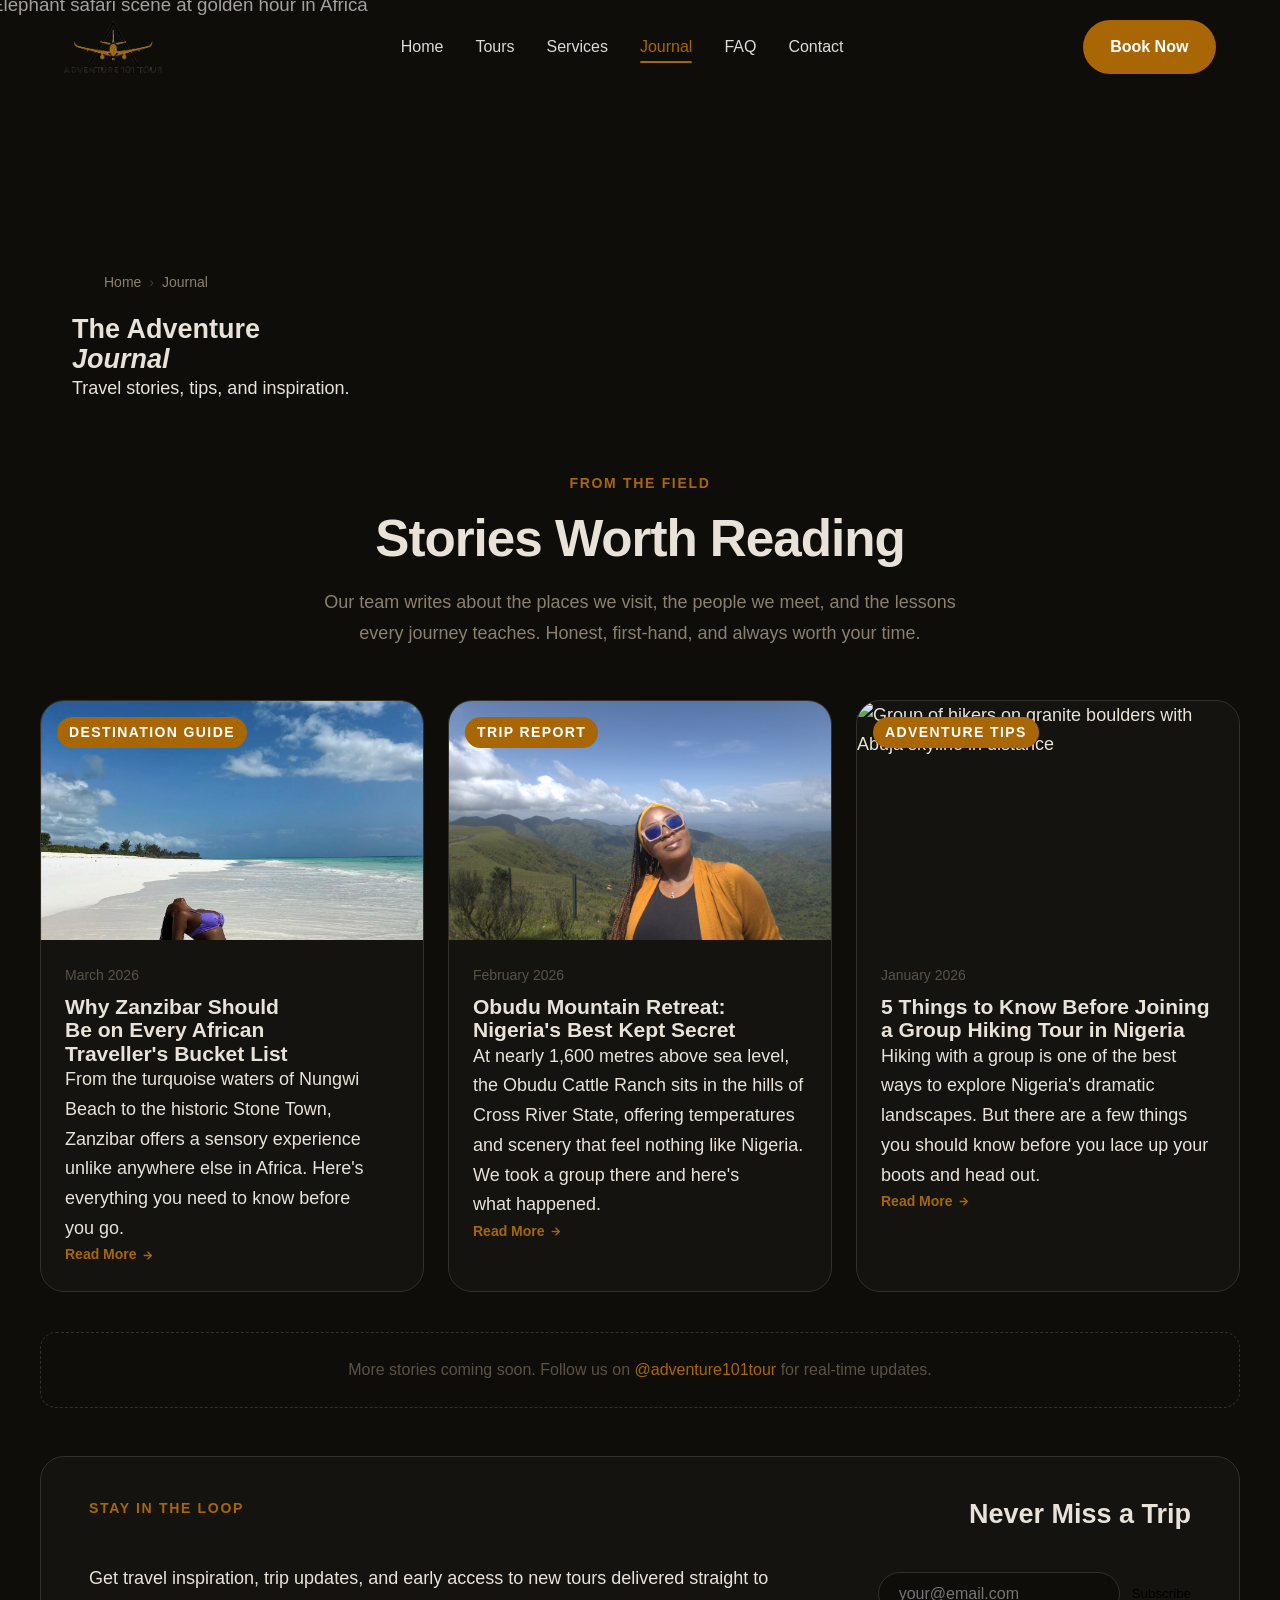
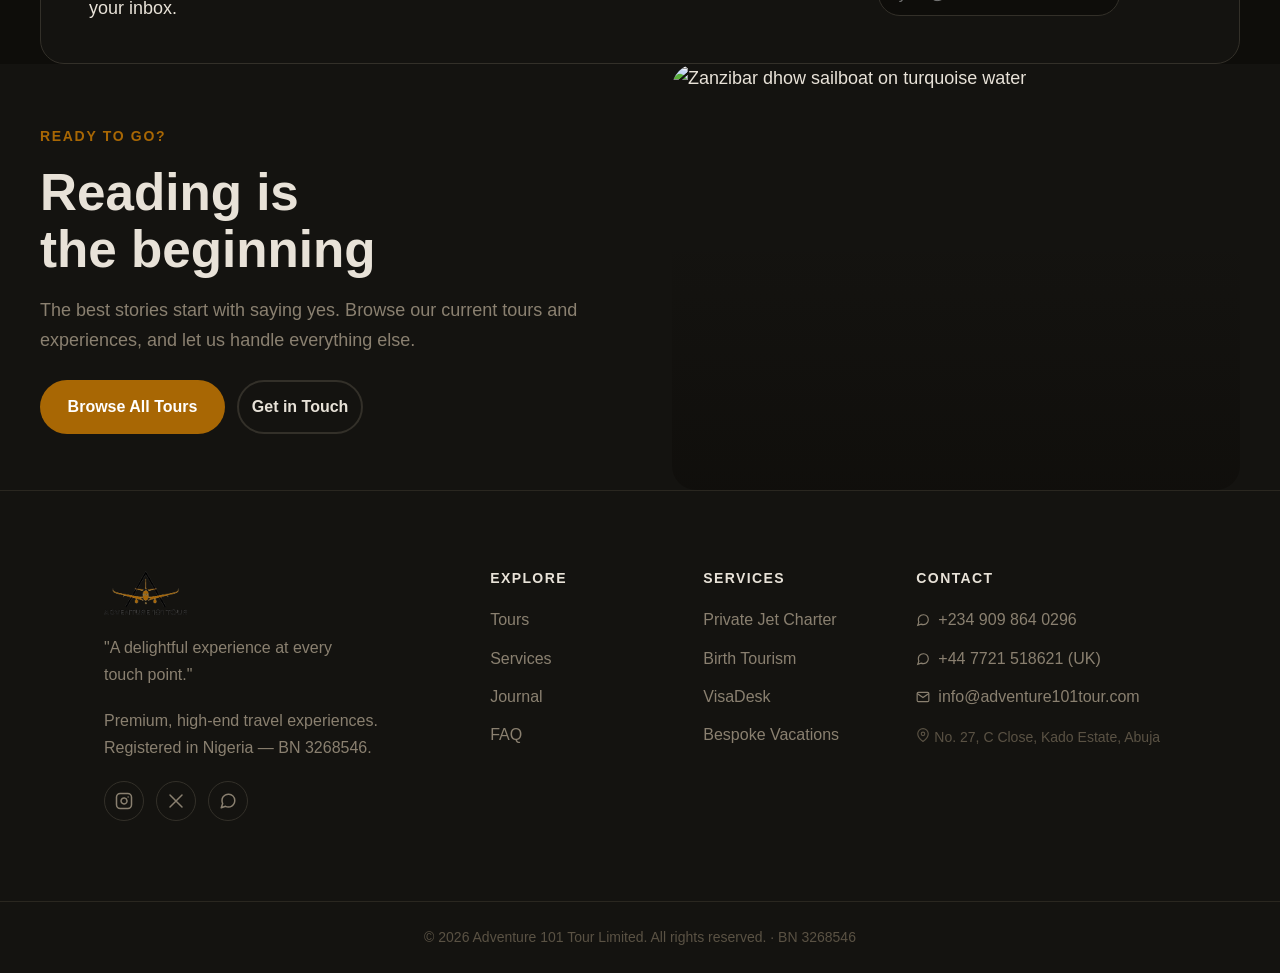
==== commit d53fb522: "Major revision: dark mode only, video hero, FAQ accordion, spacing overhaul, copy cleanup, Canva tou" ====
--- a/blog.html
+++ b/blog.html
@@ -3,8 +3,8 @@
 <head>
   <meta charset="UTF-8" />
   <meta name="viewport" content="width=device-width, initial-scale=1.0" />
-  <title>Journal &#x2014; Adventure 101 Tour</title>
-  <meta name="description" content="The Adventure 101 Journal &#x2014; travel stories, destination guides, trip reports, and insider tips from Nigeria and across Africa." />
+  <title>Journal | Adventure 101 Tour</title>
+  <meta name="description" content="The Adventure 101 Journal: travel stories, destination guides, trip reports, and insider tips from Nigeria and across Africa." />
   <link rel="preconnect" href="https://api.fontshare.com" crossorigin />
   <link href="https://api.fontshare.com/v2/css?f[]=cabinet-grotesk@400,500,700,800&f[]=satoshi@300,400,500,700&display=swap" rel="stylesheet" />
   <link rel="stylesheet" href="css/style.css" />
@@ -32,13 +32,13 @@
   </section>
 
   <!-- BLOG GRID -->
-  <section class="page-section" aria-labelledby="journal-heading">
-    <div class="container">
+  <section class="section" aria-labelledby="journal-heading">
+    <div class="section__inner">
 
-      <div class="section-intro reveal">
-        <span class="label">From the Field</span>
-        <h2 id="journal-heading">Stories Worth Reading</h2>
-        <p>Our team writes about the places we visit, the people we meet, and the lessons every journey teaches. Honest, first-hand, and always worth your time.</p>
+      <div class="section__header reveal">
+        <span class="section__eyebrow">From the Field</span>
+        <h2 class="section__title" id="journal-heading">Stories Worth Reading</h2>
+        <p class="section__lead">Our team writes about the places we visit, the people we meet, and the lessons every journey teaches. Honest, first-hand, and always worth your time.</p>
       </div>
 
       <div class="blog-grid">
@@ -52,7 +52,7 @@
             <span class="blog-card__date">March 2026</span>
             <h3>Why Zanzibar Should Be on Every African Traveller's Bucket List</h3>
             <p>From the turquoise waters of Nungwi Beach to the historic Stone Town, Zanzibar offers a sensory experience unlike anywhere else in Africa. Here's everything you need to know before you go.</p>
-            <a href="#" class="blog-card__read-more" aria-label="Read more about Zanzibar travel guide">
+            <a href="#" class="blog-card__read" aria-label="Read more about Zanzibar travel guide">
               Read More
               <svg width="13" height="13" viewBox="0 0 24 24" fill="none" stroke="currentColor" stroke-width="2.5" aria-hidden="true"><polyline points="5 12 19 12"/><polyline points="12 5 19 12 12 19"/></svg>
             </a>
@@ -67,8 +67,8 @@
           <div class="blog-card__body">
             <span class="blog-card__date">February 2026</span>
             <h3>Obudu Mountain Retreat: Nigeria's Best Kept Secret</h3>
-            <p>At nearly 1,600 metres above sea level, the Obudu Cattle Ranch sits in the hills of Cross River State, offering temperatures and scenery that feel nothing like Nigeria. We took a group there &#x2014; here's what happened.</p>
-            <a href="#" class="blog-card__read-more" aria-label="Read more about Obudu Mountain Retreat trip report">
+            <p>At nearly 1,600 metres above sea level, the Obudu Cattle Ranch sits in the hills of Cross River State, offering temperatures and scenery that feel nothing like Nigeria. We took a group there and here's what happened.</p>
+            <a href="#" class="blog-card__read" aria-label="Read more about Obudu Mountain Retreat trip report">
               Read More
               <svg width="13" height="13" viewBox="0 0 24 24" fill="none" stroke="currentColor" stroke-width="2.5" aria-hidden="true"><polyline points="5 12 19 12"/><polyline points="12 5 19 12 12 19"/></svg>
             </a>
@@ -84,7 +84,7 @@
             <span class="blog-card__date">January 2026</span>
             <h3>5 Things to Know Before Joining a Group Hiking Tour in Nigeria</h3>
             <p>Hiking with a group is one of the best ways to explore Nigeria's dramatic landscapes. But there are a few things you should know before you lace up your boots and head out.</p>
-            <a href="#" class="blog-card__read-more" aria-label="Read more about group hiking tips in Nigeria">
+            <a href="#" class="blog-card__read" aria-label="Read more about group hiking tips in Nigeria">
               Read More
               <svg width="13" height="13" viewBox="0 0 24 24" fill="none" stroke="currentColor" stroke-width="2.5" aria-hidden="true"><polyline points="5 12 19 12"/><polyline points="12 5 19 12 12 19"/></svg>
             </a>
@@ -95,15 +95,15 @@
 
       <div style="text-align:center;margin-top:var(--space-10);padding:var(--space-6);border:1px dashed var(--color-border);border-radius:var(--radius-lg);">
         <p style="font-size:var(--text-sm);color:var(--color-text-faint);max-width:none;">
-          More stories coming soon &#x2014; follow us on
+          More stories coming soon. Follow us on
           <a href="https://www.instagram.com/adventure101tour" target="_blank" rel="noopener" style="color:var(--color-primary);">@adventure101tour</a>
           for real-time updates.
         </p>
       </div>
 
       <!-- NEWSLETTER STRIP -->
-      <div class="newsletter-strip reveal" style="--reveal-delay:0.15s">
-        <span class="label">Stay in the Loop</span>
+      <div class="newsletter-strip reveal" style="--reveal-delay:0.15s; margin-top: var(--space-12);">
+        <span class="section__eyebrow" style="display:block;margin-bottom:var(--space-3);">Stay in the Loop</span>
         <h2>Never Miss a Trip</h2>
         <p>Get travel inspiration, trip updates, and early access to new tours delivered straight to your inbox.</p>
         <form class="newsletter-form" id="newsletterForm" novalidate>
@@ -119,13 +119,13 @@
   </section>
 
   <!-- EXPLORE CTA -->
-  <section class="page-section page-section--alt" aria-labelledby="cta-heading">
-    <div class="container">
+  <section class="section section--alt" aria-labelledby="cta-heading">
+    <div class="section__inner">
       <div class="reveal" style="display:grid;grid-template-columns:1fr 1fr;gap:clamp(var(--space-10),5vw,var(--space-16));align-items:center;" id="blogCta">
         <div>
-          <span class="label">Ready to Go?</span>
-          <h2 id="cta-heading" style="font-size:var(--text-2xl);font-weight:800;color:var(--color-text);margin-bottom:var(--space-4);">Reading is just the beginning</h2>
-          <p style="color:var(--color-text-muted);margin-bottom:var(--space-6);line-height:1.7;">The best stories start with saying yes. Browse our current tours and experiences &#x2014; and let us handle everything else.</p>
+          <span class="section__eyebrow">Ready to Go?</span>
+          <h2 id="cta-heading" style="font-size:var(--text-2xl);font-weight:800;color:var(--color-text);margin-bottom:var(--space-4);">Reading is the beginning</h2>
+          <p style="color:var(--color-text-muted);margin-bottom:var(--space-6);line-height:1.7;">The best stories start with saying yes. Browse our current tours and experiences, and let us handle everything else.</p>
           <div style="display:flex;gap:var(--space-3);flex-wrap:wrap;">
             <a href="tours.html" class="btn btn--primary">Browse All Tours</a>
             <a href="contact.html" class="btn btn--ghost">Get in Touch</a>
--- a/css/style.css
+++ b/css/style.css
@@ -1,37 +1,33 @@
 /* ══════════════════════════════════════════════════════════════
    ADVENTURE 101 TOUR — Design System
-   Palette: Deep forest greens, rich earth ochre, warm cream on dark
+   Dark mode ONLY — no light mode, no toggle
+   Brand colour: #A86704
    ══════════════════════════════════════════════════════════════ */
 
 /* ─── FONTS ─── */
-@import url('https://api.fontshare.com/v2/css?f[]=clash-display@400,500,600,700&f[]=satoshi@300,400,500,700&display=swap');
-
-/* ─── DESIGN TOKENS ─── */
+@import url('https://api.fontshare.com/v2/css?f[]=cabinet-grotesk@400,500,700,800&f[]=satoshi@300,400,500,700&display=swap');
+
+/* ─── DESIGN TOKENS (dark only) ─── */
 :root,
-[data-theme='light'] {
-  /* Palette — warm cream + deep forest */
-  --color-bg: #f5f2ec;
-  --color-surface: #faf9f6;
-  --color-surface-2: #ffffff;
-  --color-surface-offset: #ede8df;
-  --color-divider: #dcd5c9;
-  --color-border: #cfc9bc;
-
-  --color-text: #1a1610;
-  --color-text-muted: #6b6254;
-  --color-text-faint: #a89e8e;
-  --color-text-inverse: #faf9f6;
-
-  /* Accent — Adventure ochre/amber */
-  --color-primary: #c4830a;
-  --color-primary-hover: #a86c05;
-  --color-primary-active: #8a5600;
-  --color-primary-highlight: #f0e3ca;
-
-  /* Forest green — secondary accent */
-  --color-green: #2d5a27;
-  --color-green-hover: #1e3f1b;
-  --color-green-light: #e8f0e7;
+[data-theme='dark'] {
+  /* Palette */
+  --color-bg: #0e0d0a;
+  --color-surface: #141310;
+  --color-surface-2: #1a1915;
+  --color-surface-offset: #1e1c18;
+  --color-divider: #2a2720;
+  --color-border: #333029;
+
+  --color-text: #e8e2d8;
+  --color-text-muted: #8a8070;
+  --color-text-faint: #5a5244;
+  --color-text-inverse: #0e0d0a;
+
+  /* Brand amber — exact #A86704 */
+  --color-primary: #A86704;
+  --color-primary-hover: #8a5500;
+  --color-primary-active: #6d4200;
+  --color-primary-highlight: #251a0a;
 
   /* Type scale */
   --text-xs: clamp(0.75rem, 0.7rem + 0.25vw, 0.875rem);
@@ -66,10 +62,10 @@
   --radius-full: 9999px;
 
   /* Shadows */
-  --shadow-sm: 0 1px 3px rgba(26, 22, 16, 0.08);
-  --shadow-md: 0 4px 16px rgba(26, 22, 16, 0.1);
-  --shadow-lg: 0 12px 40px rgba(26, 22, 16, 0.14);
-  --shadow-xl: 0 24px 64px rgba(26, 22, 16, 0.18);
+  --shadow-sm: 0 1px 3px rgba(0, 0, 0, 0.3);
+  --shadow-md: 0 4px 16px rgba(0, 0, 0, 0.4);
+  --shadow-lg: 0 12px 40px rgba(0, 0, 0, 0.5);
+  --shadow-xl: 0 24px 64px rgba(0, 0, 0, 0.6);
 
   /* Layout */
   --content-narrow: 640px;
@@ -83,62 +79,11 @@
   --transition: 200ms cubic-bezier(0.16, 1, 0.3, 1);
 
   /* Fonts */
-  --font-display: 'Clash Display', 'Impact', sans-serif;
+  --font-display: 'Cabinet Grotesk', 'Impact', sans-serif;
   --font-body: 'Satoshi', 'Inter', sans-serif;
-}
-
-[data-theme='dark'] {
-  --color-bg: #0e0d0a;
-  --color-surface: #141310;
-  --color-surface-2: #1a1915;
-  --color-surface-offset: #1e1c18;
-  --color-divider: #2a2720;
-  --color-border: #333029;
-
-  --color-text: #e8e2d8;
-  --color-text-muted: #8a8070;
-  --color-text-faint: #5a5244;
-  --color-text-inverse: #0e0d0a;
-
-  --color-primary: #e09a25;
-  --color-primary-hover: #c4830a;
-  --color-primary-active: #a86c05;
-  --color-primary-highlight: #2d2215;
-
-  --color-green: #4a8f42;
-  --color-green-hover: #3a7033;
-  --color-green-light: #1a2818;
-
-  --shadow-sm: 0 1px 3px rgba(0, 0, 0, 0.3);
-  --shadow-md: 0 4px 16px rgba(0, 0, 0, 0.4);
-  --shadow-lg: 0 12px 40px rgba(0, 0, 0, 0.5);
-  --shadow-xl: 0 24px 64px rgba(0, 0, 0, 0.6);
-}
-
-@media (prefers-color-scheme: dark) {
-  :root:not([data-theme]) {
-    --color-bg: #0e0d0a;
-    --color-surface: #141310;
-    --color-surface-2: #1a1915;
-    --color-surface-offset: #1e1c18;
-    --color-divider: #2a2720;
-    --color-border: #333029;
-    --color-text: #e8e2d8;
-    --color-text-muted: #8a8070;
-    --color-text-faint: #5a5244;
-    --color-text-inverse: #0e0d0a;
-    --color-primary: #e09a25;
-    --color-primary-hover: #c4830a;
-    --color-primary-active: #a86c05;
-    --color-primary-highlight: #2d2215;
-    --color-green: #4a8f42;
-    --color-green-hover: #3a7033;
-    --color-green-light: #1a2818;
-    --shadow-sm: 0 1px 3px rgba(0, 0, 0, 0.3);
-    --shadow-md: 0 4px 16px rgba(0, 0, 0, 0.4);
-    --shadow-lg: 0 12px 40px rgba(0, 0, 0, 0.5);
-    --shadow-xl: 0 24px 64px rgba(0, 0, 0, 0.6);
-  }
+
+  /* Nav height — used for body padding */
+  --nav-height: 76px;
 }
 
 /* ─── BASE RESET ─── */
@@ -152,7 +97,7 @@
   -moz-osx-font-smoothing: grayscale;
   text-rendering: optimizeLegibility;
   scroll-behavior: smooth;
-  scroll-padding-top: 80px;
+  scroll-padding-top: 90px;
 }
 body {
   min-height: 100dvh;
@@ -169,7 +114,7 @@
 a { color: inherit; text-decoration: none; }
 button { cursor: pointer; background: none; border: none; }
 ul[role='list'], ol[role='list'] { list-style: none; }
-::selection { background: rgba(196, 131, 10, 0.2); color: var(--color-text); }
+::selection { background: rgba(168, 103, 4, 0.25); color: var(--color-text); }
 :focus-visible { outline: 2px solid var(--color-primary); outline-offset: 3px; border-radius: var(--radius-sm); }
 
 @media (prefers-reduced-motion: reduce) {
@@ -187,7 +132,7 @@
   padding-inline: clamp(var(--space-5), 5vw, var(--space-16));
 }
 .section {
-  padding-block: clamp(var(--space-16), 8vw, var(--space-32));
+  padding-block: clamp(var(--space-20), 10vw, var(--space-32));
 }
 
 /* ─── TYPOGRAPHY UTILITIES ─── */
@@ -202,24 +147,25 @@
   background: var(--color-primary-highlight);
   padding: 0.35em 0.9em;
   border-radius: var(--radius-full);
-  margin-bottom: var(--space-4);
+  margin-bottom: var(--space-5);
 }
 
 .section__header {
   text-align: center;
   max-width: 600px;
   margin-inline: auto;
-  margin-bottom: clamp(var(--space-10), 5vw, var(--space-16));
+  margin-bottom: clamp(var(--space-12), 6vw, var(--space-20));
 }
 .section__header h2 {
   font-size: var(--text-2xl);
-  margin-bottom: var(--space-4);
+  margin-bottom: var(--space-5);
   color: var(--color-text);
 }
 .section__header p {
   font-size: var(--text-base);
   color: var(--color-text-muted);
   margin-inline: auto;
+  line-height: 1.7;
 }
 
 /* ─── BUTTONS ─── */
@@ -247,7 +193,7 @@
 }
 .btn--primary:hover {
   background: var(--color-primary-hover);
-  box-shadow: 0 8px 24px rgba(196, 131, 10, 0.35);
+  box-shadow: 0 8px 24px rgba(168, 103, 4, 0.4);
 }
 
 .btn--ghost {
@@ -267,7 +213,7 @@
 }
 .btn--hero:hover {
   background: var(--color-primary-hover);
-  box-shadow: 0 12px 32px rgba(196, 131, 10, 0.45);
+  box-shadow: 0 12px 32px rgba(168, 103, 4, 0.45);
 }
 
 .btn--hero-outline {
@@ -299,7 +245,7 @@
   transition: background var(--transition), backdrop-filter var(--transition), box-shadow var(--transition);
 }
 .nav.scrolled {
-  background: color-mix(in srgb, var(--color-bg) 88%, transparent);
+  background: color-mix(in srgb, var(--color-bg) 92%, transparent);
   backdrop-filter: blur(16px);
   -webkit-backdrop-filter: blur(16px);
   box-shadow: var(--shadow-sm);
@@ -308,7 +254,7 @@
   display: flex;
   align-items: center;
   justify-content: space-between;
-  padding: var(--space-4) clamp(var(--space-5), 5vw, var(--space-16));
+  padding: var(--space-5) clamp(var(--space-5), 5vw, var(--space-16));
   gap: var(--space-8);
 }
 .nav__logo {
@@ -323,41 +269,19 @@
   height: 52px;
   width: auto;
   object-fit: contain;
-  /* On dark bg: invert blacks to white, preserve gold tones */
-  filter: invert(1) sepia(0.3) saturate(1.4) brightness(1.15);
-  transition: filter var(--transition), transform var(--transition);
+  /* Render logo as-is — dark background makes black triangle visible, brown plane stays gold */
+  filter: none;
+  transition: transform var(--transition);
 }
 .nav__logo:hover .nav__logo-img {
   transform: scale(1.04);
 }
-/* Light mode: show logo as-is (black + gold on white) */
-[data-theme='light'] .nav__logo-img {
-  filter: none;
-}
-/* Footer logo — slightly smaller */
+/* Footer logo */
 .footer__brand .nav__logo-img {
   height: 44px;
 }
-.nav__logo-text {
-  display: flex;
-  flex-direction: column;
-  line-height: 1.1;
-}
-.nav__logo-top {
-  font-family: var(--font-display);
-  font-size: var(--text-sm);
-  font-weight: 700;
-  letter-spacing: 0.04em;
-}
-.nav__logo-bottom {
-  font-family: var(--font-body);
-  font-size: var(--text-xs);
-  color: var(--color-primary);
-  font-weight: 600;
-  letter-spacing: 0.08em;
-}
-
-/* Nav links — hero section: white; scrolled: text color */
+
+/* Nav links */
 .nav__links {
   display: flex;
   gap: var(--space-8);
@@ -383,6 +307,8 @@
 }
 .nav__links a:hover { color: #fff; }
 .nav__links a:hover::after { width: 100%; }
+.nav__links a.active { color: var(--color-primary); }
+.nav__links a.active::after { width: 100%; }
 .nav.scrolled .nav__links a { color: var(--color-text-muted); }
 .nav.scrolled .nav__links a:hover { color: var(--color-text); }
 
@@ -414,16 +340,21 @@
 .nav__mobile {
   display: none;
   flex-direction: column;
-  gap: var(--space-4);
+  gap: var(--space-5);
   padding: var(--space-6) clamp(var(--space-5), 5vw, var(--space-16));
   border-top: 1px solid var(--color-divider);
-  background: color-mix(in srgb, var(--color-bg) 96%, transparent);
+  background: color-mix(in srgb, var(--color-bg) 97%, transparent);
+  backdrop-filter: blur(16px);
+  -webkit-backdrop-filter: blur(16px);
 }
 .nav__mobile a {
   font-size: var(--text-base);
   font-weight: 500;
   color: var(--color-text);
-}
+  padding: var(--space-2) 0;
+  border-bottom: 1px solid var(--color-divider);
+}
+.nav__mobile a:last-child { border-bottom: none; }
 .nav__mobile.open { display: flex; }
 
 @media (max-width: 768px) {
@@ -432,7 +363,7 @@
   .nav__actions .btn--primary { display: none; }
 }
 
-/* ─── HERO ─── */
+/* ─── HERO (video) ─── */
 .hero {
   position: relative;
   min-height: 100dvh;
@@ -446,25 +377,31 @@
   inset: 0;
   z-index: 0;
 }
-.hero__img {
+
+/* Video hero */
+.hero__video {
   width: 100%;
   height: 100%;
   object-fit: cover;
-  object-position: center 30%;
-  transform: scale(1.05);
-  transition: transform 8s var(--ease-out);
-}
-.hero--loaded .hero__img { transform: scale(1); }
+  object-position: center center;
+  position: absolute;
+  inset: 0;
+  opacity: 0;
+  transition: opacity 1.2s ease;
+}
+.hero__video.active {
+  opacity: 1;
+}
 
 .hero__overlay {
   position: absolute;
   inset: 0;
   background: linear-gradient(
     to bottom,
-    rgba(10, 8, 5, 0.15) 0%,
-    rgba(10, 8, 5, 0.1) 40%,
-    rgba(10, 8, 5, 0.7) 75%,
-    rgba(10, 8, 5, 0.92) 100%
+    rgba(10, 8, 5, 0.2) 0%,
+    rgba(10, 8, 5, 0.1) 35%,
+    rgba(10, 8, 5, 0.65) 72%,
+    rgba(10, 8, 5, 0.93) 100%
   );
 }
 
@@ -508,7 +445,6 @@
 .hero__headline em {
   font-style: normal;
   color: var(--color-primary);
-  -webkit-text-stroke: 0px;
 }
 
 .hero__sub {
@@ -516,7 +452,7 @@
   color: rgba(255,255,255,0.75);
   max-width: 520px;
   margin-bottom: var(--space-8);
-  line-height: 1.6;
+  line-height: 1.65;
 }
 
 .hero__ctas {
@@ -574,7 +510,6 @@
   animation: float 2.5s ease-in-out infinite;
 }
 .hero__scroll-indicator:hover { color: rgba(255,255,255,0.9); }
-.hero__scroll-indicator i { transform: rotate(90deg); }
 
 @keyframes float {
   0%, 100% { transform: translateY(0); }
@@ -644,10 +579,26 @@
   width: 100%;
   height: 100%;
   object-fit: cover;
+  object-position: center 40%;
   transition: transform 0.5s var(--ease-out);
 }
 .tour-card:hover .tour-card__img-wrap img {
   transform: scale(1.06);
+}
+
+/* Cycling images for tour cards */
+.tour-card__img-wrap .slide {
+  position: absolute;
+  inset: 0;
+  width: 100%;
+  height: 100%;
+  object-fit: cover;
+  object-position: center 40%;
+  opacity: 0;
+  transition: opacity 0.8s ease;
+}
+.tour-card__img-wrap .slide.active {
+  opacity: 1;
 }
 
 .tour-card__badge {
@@ -662,10 +613,11 @@
   color: #fff;
   padding: 0.3em 0.8em;
   border-radius: var(--radius-full);
+  z-index: 2;
 }
 
 .tour-card__body {
-  padding: var(--space-5) var(--space-6);
+  padding: var(--space-6) var(--space-6) var(--space-7);
   display: flex;
   flex-direction: column;
   flex: 1;
@@ -690,7 +642,7 @@
 .tour-card p {
   font-size: var(--text-sm);
   color: var(--color-text-muted);
-  line-height: 1.6;
+  line-height: 1.65;
   flex: 1;
 }
 
@@ -698,9 +650,9 @@
   display: flex;
   align-items: center;
   justify-content: space-between;
-  padding-top: var(--space-4);
+  padding-top: var(--space-5);
   border-top: 1px solid var(--color-divider);
-  margin-top: var(--space-2);
+  margin-top: var(--space-3);
 }
 .tour-card__price { display: flex; flex-direction: column; }
 .tour-card__price-label {
@@ -709,7 +661,7 @@
 }
 .tour-card__price-amount {
   font-family: var(--font-display);
-  font-size: var(--text-lg);
+  font-size: var(--text-base);
   font-weight: 700;
   color: var(--color-primary);
 }
@@ -764,7 +716,7 @@
   padding: var(--space-8);
   display: flex;
   flex-direction: column;
-  gap: var(--space-4);
+  gap: var(--space-5);
   transition: box-shadow var(--transition), border-color var(--transition), transform var(--transition);
 }
 .service-card:hover {
@@ -788,7 +740,7 @@
   overflow: hidden;
   aspect-ratio: 16 / 7;
 }
-.service-card__img-wrap img { width: 100%; height: 100%; object-fit: cover; }
+.service-card__img-wrap img { width: 100%; height: 100%; object-fit: cover; object-position: center 40%; }
 .service-card h3 {
   font-size: var(--text-lg);
   font-weight: 700;
@@ -797,7 +749,7 @@
 .service-card p {
   font-size: var(--text-sm);
   color: var(--color-text-muted);
-  line-height: 1.65;
+  line-height: 1.7;
   max-width: none;
 }
 
@@ -857,6 +809,7 @@
   width: 100%;
   height: 100%;
   object-fit: cover;
+  object-position: center 30%;
   transition: transform 0.6s var(--ease-out);
 }
 .about__image-wrap:hover img { transform: scale(1.04); }
@@ -1004,7 +957,7 @@
 .contact-cta__overlay {
   position: absolute;
   inset: 0;
-  background: linear-gradient(to bottom, rgba(10,8,5,0.7) 0%, rgba(10,8,5,0.88) 100%);
+  background: linear-gradient(to bottom, rgba(10,8,5,0.7) 0%, rgba(10,8,5,0.9) 100%);
 }
 .contact-cta__content {
   position: relative;
@@ -1049,7 +1002,7 @@
   display: grid;
   grid-template-columns: 2fr 1fr 1fr 1.5fr;
   gap: var(--space-10);
-  padding-block: var(--space-16);
+  padding-block: var(--space-20);
 }
 @media (max-width: 900px) {
   .footer__inner { grid-template-columns: 1fr 1fr; }
@@ -1062,12 +1015,13 @@
 .footer__brand {
   display: flex;
   flex-direction: column;
-  gap: var(--space-4);
+  gap: var(--space-5);
 }
 .footer__brand p {
   font-size: var(--text-sm);
   color: var(--color-text-muted);
   max-width: 280px;
+  line-height: 1.65;
 }
 .footer__social {
   display: flex;
@@ -1137,7 +1091,7 @@
 
 .footer__bottom {
   border-top: 1px solid var(--color-divider);
-  padding: var(--space-5) clamp(var(--space-5), 5vw, var(--space-16));
+  padding: var(--space-6) clamp(var(--space-5), 5vw, var(--space-16));
   text-align: center;
 }
 .footer__bottom p {
--- a/css/pages.css
+++ b/css/pages.css
@@ -123,7 +123,7 @@
 
 /* ─── SECTION LAYOUT ─── */
 .section {
-  padding: var(--space-24) var(--space-8);
+  padding: clamp(var(--space-16), 8vw, var(--space-28)) var(--space-8);
 }
 
 .section--alt {
@@ -137,7 +137,7 @@
 
 .section__header {
   max-width: 640px;
-  margin-bottom: var(--space-16);
+  margin-bottom: clamp(var(--space-10), 4vw, var(--space-16));
 }
 
 .section__header--center {
@@ -453,9 +453,9 @@
 .service-block {
   display: grid;
   grid-template-columns: 1fr 1fr;
-  gap: var(--space-16);
-  align-items: center;
-  padding: var(--space-24) var(--space-8);
+  gap: clamp(var(--space-10), 6vw, var(--space-20));
+  align-items: center;
+  padding: clamp(var(--space-16), 7vw, var(--space-24)) var(--space-8);
   max-width: var(--content-wide);
   margin: 0 auto;
 }
@@ -671,7 +671,7 @@
 .contact-layout {
   display: grid;
   grid-template-columns: 1fr 1.5fr;
-  gap: var(--space-16);
+  gap: clamp(var(--space-12), 6vw, var(--space-20));
   align-items: start;
 }
 
@@ -747,7 +747,7 @@
   background: var(--color-surface);
   border: 1px solid var(--color-border);
   border-radius: var(--radius-xl);
-  padding: var(--space-10) var(--space-10);
+  padding: clamp(var(--space-8), 5vw, var(--space-14));
 }
 
 .contact-form__title {
@@ -760,6 +760,20 @@
 
 .form-group {
   margin-bottom: var(--space-5);
+}
+
+/* .form-field is used in contact.html — alias to form-group spacing */
+.form-field {
+  margin-bottom: var(--space-6);
+}
+
+.form-field label {
+  display: block;
+  font-family: 'Satoshi', sans-serif;
+  font-size: var(--text-sm);
+  font-weight: 500;
+  color: var(--color-text);
+  margin-bottom: var(--space-2);
 }
 
 .form-label {
@@ -910,6 +924,101 @@
 /* ═══════════════════════════════════════════
    FAQ PAGE
 ═══════════════════════════════════════════ */
+
+/* ─── FAQ ACCORDION (faq.html uses .faq-item / .faq-answer) ─── */
+.faq-list {
+  display: flex;
+  flex-direction: column;
+  gap: var(--space-3);
+  margin-top: var(--space-8);
+}
+
+.faq-item {
+  background: var(--color-surface);
+  border: 1px solid var(--color-border);
+  border-radius: var(--radius-lg);
+  overflow: hidden;
+  transition: border-color 0.2s;
+}
+
+.faq-item.active {
+  border-color: var(--color-primary);
+}
+
+.faq-question {
+  width: 100%;
+  display: flex;
+  align-items: center;
+  justify-content: space-between;
+  gap: var(--space-4);
+  padding: var(--space-5) var(--space-6);
+  background: none;
+  border: none;
+  cursor: pointer;
+  text-align: left;
+  font-family: 'Satoshi', sans-serif;
+  font-size: var(--text-base);
+  font-weight: 600;
+  color: var(--color-text);
+  transition: color 0.2s;
+}
+
+.faq-item.active .faq-question {
+  color: var(--color-primary);
+}
+
+.faq-question__icon {
+  flex-shrink: 0;
+  width: 28px;
+  height: 28px;
+  border-radius: 50%;
+  border: 1.5px solid var(--color-border);
+  display: flex;
+  align-items: center;
+  justify-content: center;
+  font-size: 1.1rem;
+  line-height: 1;
+  color: var(--color-text-muted);
+  transition: transform 0.3s var(--ease-out), border-color 0.2s, color 0.2s;
+}
+
+.faq-item.active .faq-question__icon {
+  border-color: var(--color-primary);
+  color: var(--color-primary);
+}
+
+/* CRITICAL: answers hidden by default, revealed on .active */
+.faq-answer {
+  max-height: 0;
+  overflow: hidden;
+  transition: max-height 0.45s var(--ease-out);
+}
+
+.faq-item.active .faq-answer {
+  max-height: 800px;
+}
+
+.faq-answer__inner {
+  padding: 0 var(--space-6) var(--space-6);
+  font-family: 'Satoshi', sans-serif;
+  font-size: var(--text-sm);
+  color: var(--color-text-muted);
+  line-height: 1.75;
+}
+
+.faq-answer__inner a {
+  color: var(--color-primary);
+  text-decoration: none;
+}
+
+.faq-answer__inner a:hover {
+  text-decoration: underline;
+}
+
+.faq-answer__inner strong {
+  color: var(--color-text);
+  font-weight: 600;
+}
 
 .faq-layout {
   display: grid;
@@ -1150,19 +1259,23 @@
   box-shadow: var(--shadow-lg);
 }
 
-.blog-card__img {
+.blog-card__img,
+.blog-card__img-wrap {
   aspect-ratio: 16/10;
   overflow: hidden;
-}
-
-.blog-card__img img {
+  position: relative;
+}
+
+.blog-card__img img,
+.blog-card__img-wrap img {
   width: 100%;
   height: 100%;
   object-fit: cover;
   transition: transform 0.5s var(--ease-out);
 }
 
-.blog-card:hover .blog-card__img img {
+.blog-card:hover .blog-card__img img,
+.blog-card:hover .blog-card__img-wrap img {
   transform: scale(1.06);
 }
 
@@ -1171,6 +1284,17 @@
   flex: 1;
   display: flex;
   flex-direction: column;
+}
+
+/* badge overlaid on image in blog.html */
+.blog-card__img-wrap .blog-card__category {
+  position: absolute;
+  top: var(--space-4);
+  left: var(--space-4);
+  background: var(--color-primary);
+  color: #fff;
+  border-radius: var(--radius-full);
+  padding: var(--space-1) var(--space-3);
 }
 
 .blog-card__category {
@@ -1214,10 +1338,13 @@
   border-top: 1px solid var(--color-border);
 }
 
-.blog-card__meta {
+.blog-card__meta,
+.blog-card__date {
   font-family: 'Satoshi', sans-serif;
   font-size: var(--text-xs);
   color: var(--color-text-faint);
+  display: block;
+  margin-bottom: var(--space-2);
 }
 
 .blog-card__read {
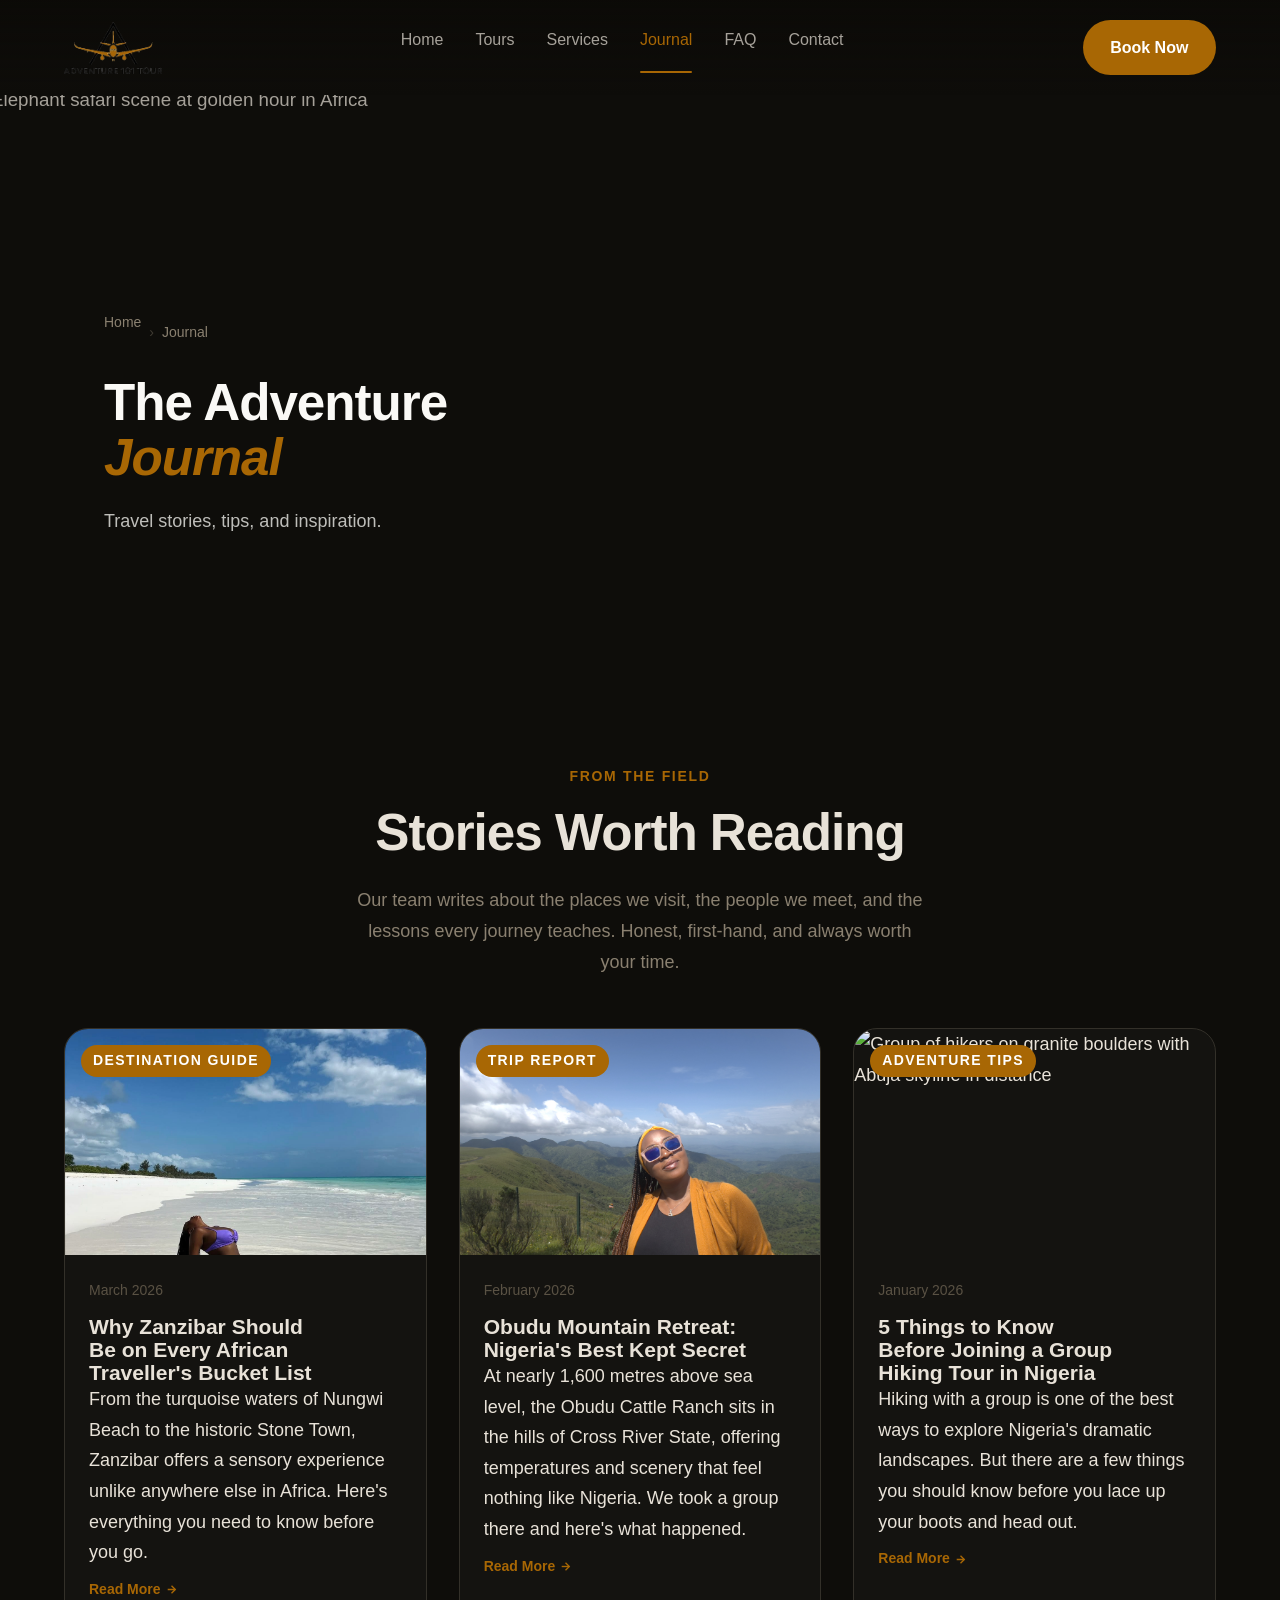
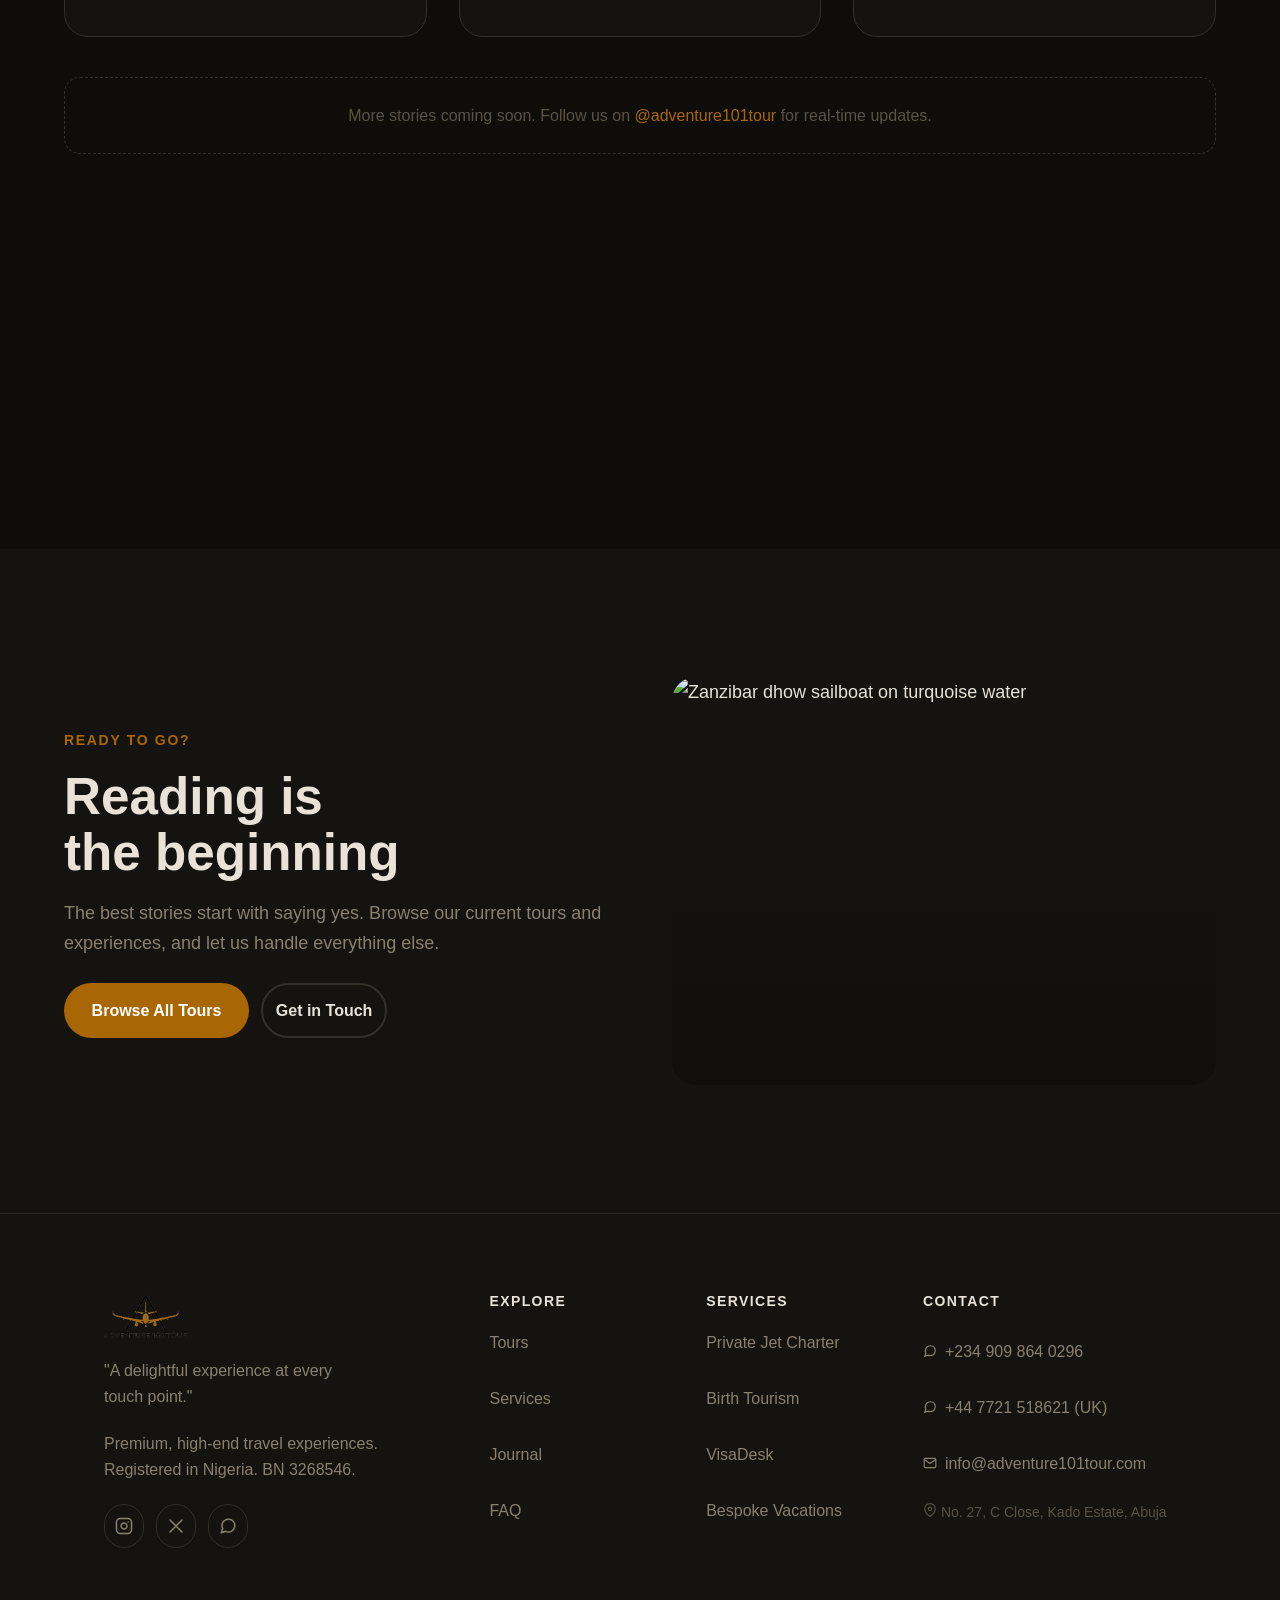
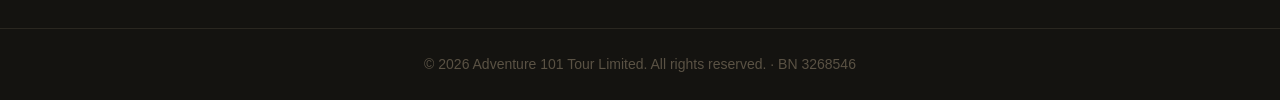
==== commit 6e9970a8: "feat: scroll-progress bar on all pages, FAQ default-open, page hero subtitles - Added scroll-progres" ====
--- a/blog.html
+++ b/blog.html
@@ -12,6 +12,7 @@
 </head>
 <body>
 
+  <div class="scroll-progress" id="scrollProgress"></div>
   <header class="nav" id="nav"></header>
 
   <!-- PAGE HERO -->
--- a/css/style.css
+++ b/css/style.css
@@ -10,7 +10,6 @@
 /* ─── DESIGN TOKENS (dark only) ─── */
 :root,
 [data-theme='dark'] {
-  /* Palette */
   --color-bg: #0e0d0a;
   --color-surface: #141310;
   --color-surface-2: #1a1915;
@@ -23,13 +22,11 @@
   --color-text-faint: #5a5244;
   --color-text-inverse: #0e0d0a;
 
-  /* Brand amber — exact #A86704 */
   --color-primary: #A86704;
   --color-primary-hover: #8a5500;
   --color-primary-active: #6d4200;
   --color-primary-highlight: #251a0a;
 
-  /* Type scale */
   --text-xs: clamp(0.75rem, 0.7rem + 0.25vw, 0.875rem);
   --text-sm: clamp(0.875rem, 0.8rem + 0.35vw, 1rem);
   --text-base: clamp(1rem, 0.95rem + 0.25vw, 1.125rem);
@@ -37,9 +34,8 @@
   --text-xl: clamp(1.5rem, 1.2rem + 1.25vw, 2.25rem);
   --text-2xl: clamp(2rem, 1.2rem + 2.5vw, 3.5rem);
   --text-3xl: clamp(2.5rem, 1rem + 4vw, 5rem);
-  --text-hero: clamp(3.2rem, 1rem + 6.5vw, 7rem);
-
-  /* Spacing */
+  --text-hero: clamp(2.5rem, 6vw, 5rem);
+
   --space-1: 0.25rem;
   --space-2: 0.5rem;
   --space-3: 0.75rem;
@@ -54,35 +50,29 @@
   --space-24: 6rem;
   --space-32: 8rem;
 
-  /* Radius */
   --radius-sm: 0.375rem;
   --radius-md: 0.625rem;
   --radius-lg: 1rem;
   --radius-xl: 1.5rem;
   --radius-full: 9999px;
 
-  /* Shadows */
   --shadow-sm: 0 1px 3px rgba(0, 0, 0, 0.3);
   --shadow-md: 0 4px 16px rgba(0, 0, 0, 0.4);
   --shadow-lg: 0 12px 40px rgba(0, 0, 0, 0.5);
   --shadow-xl: 0 24px 64px rgba(0, 0, 0, 0.6);
 
-  /* Layout */
   --content-narrow: 640px;
   --content-default: 960px;
   --content-wide: 1200px;
 
-  /* Transitions */
   --ease-out: cubic-bezier(0.16, 1, 0.3, 1);
   --ease-in: cubic-bezier(0.4, 0, 1, 1);
   --ease-in-out: cubic-bezier(0.4, 0, 0.2, 1);
   --transition: 200ms cubic-bezier(0.16, 1, 0.3, 1);
 
-  /* Fonts */
   --font-display: 'Cabinet Grotesk', 'Impact', sans-serif;
   --font-body: 'Satoshi', 'Inter', sans-serif;
 
-  /* Nav height — used for body padding */
   --nav-height: 76px;
 }
 
@@ -98,6 +88,7 @@
   text-rendering: optimizeLegibility;
   scroll-behavior: smooth;
   scroll-padding-top: 90px;
+  overflow-x: hidden;
 }
 body {
   min-height: 100dvh;
@@ -105,14 +96,14 @@
   font-size: var(--text-base);
   color: var(--color-text);
   background-color: var(--color-bg);
-  line-height: 1.65;
-  overflow-x: hidden;
+  line-height: 1.7;
 }
 img, picture, video { display: block; max-width: 100%; height: auto; }
-h1, h2, h3, h4 { text-wrap: balance; line-height: 1.12; font-family: var(--font-display); }
-p, li { text-wrap: pretty; max-width: 70ch; }
+h1, h2, h3, h4 { text-wrap: balance; line-height: 1.1; font-family: var(--font-display); }
+p, li { text-wrap: pretty; max-width: 60ch; }
 a { color: inherit; text-decoration: none; }
 button { cursor: pointer; background: none; border: none; }
+a, button { min-height: 44px; }
 ul[role='list'], ol[role='list'] { list-style: none; }
 ::selection { background: rgba(168, 103, 4, 0.25); color: var(--color-text); }
 :focus-visible { outline: 2px solid var(--color-primary); outline-offset: 3px; border-radius: var(--radius-sm); }
@@ -132,7 +123,7 @@
   padding-inline: clamp(var(--space-5), 5vw, var(--space-16));
 }
 .section {
-  padding-block: clamp(var(--space-20), 10vw, var(--space-32));
+  padding-block: clamp(4rem, 12vw, 8rem);
 }
 
 /* ─── TYPOGRAPHY UTILITIES ─── */
@@ -158,7 +149,7 @@
 }
 .section__header h2 {
   font-size: var(--text-2xl);
-  margin-bottom: var(--space-5);
+  margin-bottom: var(--space-6);
   color: var(--color-text);
 }
 .section__header p {
@@ -235,21 +226,28 @@
 }
 
 /* ─── NAVIGATION ─── */
+
+/* Transparent gradient at top — dark when scrolled.
+   White logo elements read clearly on the dark background. */
 .nav {
-  position: fixed;
+  position: sticky;
   top: 0;
   left: 0;
   right: 0;
   z-index: 100;
-  background: transparent;
-  transition: background var(--transition), backdrop-filter var(--transition), box-shadow var(--transition);
-}
+  background: linear-gradient(to bottom, rgba(10,8,5,0.55) 0%, transparent 100%);
+  transition: background 300ms ease, backdrop-filter 300ms ease, box-shadow 300ms ease;
+  overflow: visible;
+}
+
+/* On scroll: solid dark bar with blur */
 .nav.scrolled {
-  background: color-mix(in srgb, var(--color-bg) 92%, transparent);
-  backdrop-filter: blur(16px);
-  -webkit-backdrop-filter: blur(16px);
-  box-shadow: var(--shadow-sm);
-}
+  background: rgba(14,13,10,0.92);
+  backdrop-filter: blur(20px);
+  -webkit-backdrop-filter: blur(20px);
+  box-shadow: 0 1px 0 rgba(255,255,255,0.06), 0 4px 20px rgba(0,0,0,0.4);
+}
+
 .nav__inner {
   display: flex;
   align-items: center;
@@ -269,19 +267,17 @@
   height: 52px;
   width: auto;
   object-fit: contain;
-  /* Render logo as-is — dark background makes black triangle visible, brown plane stays gold */
   filter: none;
   transition: transform var(--transition);
 }
 .nav__logo:hover .nav__logo-img {
   transform: scale(1.04);
 }
-/* Footer logo */
 .footer__brand .nav__logo-img {
   height: 44px;
 }
 
-/* Nav links */
+/* Nav links — light text on dark/transparent nav */
 .nav__links {
   display: flex;
   gap: var(--space-8);
@@ -290,7 +286,7 @@
 .nav__links a {
   font-size: var(--text-sm);
   font-weight: 500;
-  color: rgba(255,255,255,0.85);
+  color: rgba(232,226,216,0.7);
   transition: color var(--transition);
   position: relative;
 }
@@ -305,12 +301,10 @@
   transition: width var(--transition);
   border-radius: var(--radius-full);
 }
-.nav__links a:hover { color: #fff; }
+.nav__links a:hover { color: #e8e2d8; }
 .nav__links a:hover::after { width: 100%; }
 .nav__links a.active { color: var(--color-primary); }
 .nav__links a.active::after { width: 100%; }
-.nav.scrolled .nav__links a { color: var(--color-text-muted); }
-.nav.scrolled .nav__links a:hover { color: var(--color-text); }
 
 .nav__actions {
   display: flex;
@@ -318,12 +312,16 @@
   gap: var(--space-3);
 }
 
+/* Burger — light on dark nav */
 .nav__burger {
   display: none;
   flex-direction: column;
   gap: 5px;
   padding: var(--space-2);
-  color: var(--color-text);
+  color: rgba(232,226,216,0.85);
+  touch-action: manipulation;
+  -webkit-tap-highlight-color: transparent;
+  cursor: pointer;
 }
 .nav__burger span {
   display: block;
@@ -337,24 +335,40 @@
 .nav__burger[aria-expanded="true"] span:nth-child(2) { opacity: 0; }
 .nav__burger[aria-expanded="true"] span:nth-child(3) { transform: translateY(-7px) rotate(-45deg); }
 
+/* Mobile menu — full-screen dark overlay */
 .nav__mobile {
   display: none;
+  position: fixed;
+  inset: 0;
+  z-index: 200;
   flex-direction: column;
-  gap: var(--space-5);
-  padding: var(--space-6) clamp(var(--space-5), 5vw, var(--space-16));
-  border-top: 1px solid var(--color-divider);
-  background: color-mix(in srgb, var(--color-bg) 97%, transparent);
-  backdrop-filter: blur(16px);
-  -webkit-backdrop-filter: blur(16px);
+  align-items: center;
+  justify-content: center;
+  gap: var(--space-8);
+  background: rgba(14,13,10,0.97);
+  backdrop-filter: blur(20px);
+  -webkit-backdrop-filter: blur(20px);
 }
 .nav__mobile a {
+  font-family: var(--font-display);
+  font-size: clamp(1.5rem, 4vw, 2rem);
+  font-weight: 700;
+  color: rgba(232,226,216,0.85);
+  padding: var(--space-2) 0;
+  min-height: 44px;
+  display: flex;
+  align-items: center;
+  border-bottom: none;
+  touch-action: manipulation;
+  transition: color var(--transition);
+}
+.nav__mobile a:hover { color: #e8e2d8; }
+.nav__mobile a.active { color: var(--color-primary); }
+.nav__mobile .btn--primary {
+  margin-top: var(--space-4);
   font-size: var(--text-base);
-  font-weight: 500;
-  color: var(--color-text);
-  padding: var(--space-2) 0;
-  border-bottom: 1px solid var(--color-divider);
-}
-.nav__mobile a:last-child { border-bottom: none; }
+  padding: 0.9em 2.5em;
+}
 .nav__mobile.open { display: flex; }
 
 @media (max-width: 768px) {
@@ -366,6 +380,7 @@
 /* ─── HERO (video) ─── */
 .hero {
   position: relative;
+  z-index: 1;
   min-height: 100dvh;
   display: flex;
   align-items: flex-end;
@@ -378,7 +393,6 @@
   z-index: 0;
 }
 
-/* Video hero */
 .hero__video {
   width: 100%;
   height: 100%;
@@ -398,10 +412,10 @@
   inset: 0;
   background: linear-gradient(
     to bottom,
-    rgba(10, 8, 5, 0.2) 0%,
-    rgba(10, 8, 5, 0.1) 35%,
-    rgba(10, 8, 5, 0.65) 72%,
-    rgba(10, 8, 5, 0.93) 100%
+    rgba(10, 8, 5, 0.35) 0%,
+    rgba(10, 8, 5, 0.2) 35%,
+    rgba(10, 8, 5, 0.75) 72%,
+    rgba(10, 8, 5, 0.95) 100%
   );
 }
 
@@ -411,6 +425,7 @@
   max-width: var(--content-wide);
   margin-inline: auto;
   padding-inline: clamp(var(--space-5), 5vw, var(--space-16));
+  padding-top: var(--space-8); /* body padding-top handles nav offset — no duplication */
   width: 100%;
 }
 
@@ -467,6 +482,7 @@
   align-items: center;
   gap: var(--space-6);
   flex-wrap: wrap;
+  margin-top: var(--space-8);
 }
 .hero__stat { text-align: left; }
 .hero__stat-num {
@@ -516,7 +532,6 @@
   50% { transform: translateY(6px); }
 }
 
-/* Hero fade-in-up animation */
 .fade-in-up {
   opacity: 0;
   transform: translateY(24px);
@@ -539,6 +554,26 @@
   transform: translateY(0);
 }
 
+/* Slide variants for x-axis reveal */
+.reveal.slide-left  { transform: translateX(-40px); }
+.reveal.slide-right { transform: translateX(40px); }
+.reveal.is-visible.slide-left,
+.reveal.is-visible.slide-right { transform: translateX(0); }
+
+/* ─── SCROLL PROGRESS ─── */
+.scroll-progress {
+  position: fixed;
+  top: 0;
+  left: 0;
+  right: 0;
+  height: 2px;
+  background: var(--color-primary);
+  transform: scaleX(0);
+  transform-origin: left;
+  z-index: 999;
+  pointer-events: none;
+}
+
 /* ─── TOURS ─── */
 .tours {
   background: var(--color-bg);
@@ -586,7 +621,6 @@
   transform: scale(1.06);
 }
 
-/* Cycling images for tour cards */
 .tour-card__img-wrap .slide {
   position: absolute;
   inset: 0;
@@ -666,7 +700,6 @@
   color: var(--color-primary);
 }
 
-/* CTA tour card */
 .tour-card--cta {
   background: var(--color-primary-highlight);
   border-color: var(--color-primary);
@@ -884,10 +917,10 @@
   background: var(--color-bg);
   border: 1px solid var(--color-border);
   border-radius: var(--radius-xl);
-  padding: var(--space-8);
+  padding: var(--space-10);
   display: flex;
   flex-direction: column;
-  gap: var(--space-5);
+  gap: var(--space-6);
   transition: box-shadow var(--transition), transform var(--transition), border-color var(--transition);
 }
 .testimonial-card:hover {
@@ -965,7 +998,7 @@
   display: flex;
   flex-direction: column;
   align-items: center;
-  gap: var(--space-6);
+  gap: var(--space-8);
 }
 .contact-cta__content h2 {
   font-size: var(--text-2xl);
@@ -1001,7 +1034,7 @@
 .footer__inner {
   display: grid;
   grid-template-columns: 2fr 1fr 1fr 1.5fr;
-  gap: var(--space-10);
+  gap: var(--space-12);
   padding-block: var(--space-20);
 }
 @media (max-width: 900px) {
--- a/css/pages.css
+++ b/css/pages.css
@@ -1,16 +1,17 @@
 /* ══════════════════════════════════════════════════════════════
    ADVENTURE 101 TOUR — Inner Pages Stylesheet
    Shared styles for tours, services, contact, faq, blog
+   All spacing uses tokens from style.css :root
    ══════════════════════════════════════════════════════════════ */
 
-/* ─── PAGE HERO (inner pages) ─── */
+/* ─── PAGE HERO ─── */
 .page-hero {
   position: relative;
   min-height: 52vh;
   display: flex;
   align-items: flex-end;
   overflow: hidden;
-  padding-bottom: var(--space-16);
+  padding-block: clamp(4rem, 8vw, 6rem);
 }
 
 .page-hero__bg {
@@ -28,19 +29,12 @@
   transition: transform 6s ease;
 }
 
-.page-hero:hover .page-hero__bg img {
-  transform: scale(1.0);
-}
+.page-hero:hover .page-hero__bg img { transform: scale(1.0); }
 
 .page-hero__overlay {
   position: absolute;
   inset: 0;
-  background: linear-gradient(
-    to top,
-    rgba(14, 13, 10, 0.92) 0%,
-    rgba(14, 13, 10, 0.55) 50%,
-    rgba(14, 13, 10, 0.3) 100%
-  );
+  background: linear-gradient(to top, rgba(14,13,10,0.92) 0%, rgba(14,13,10,0.55) 50%, rgba(14,13,10,0.3) 100%);
 }
 
 .page-hero__content {
@@ -49,86 +43,66 @@
   width: 100%;
   max-width: var(--content-wide);
   margin: 0 auto;
-  padding: 0 var(--space-8);
+  padding-inline: clamp(var(--space-5), 5vw, var(--space-16));
   padding-top: 120px;
 }
 
-.page-hero__eyebrow {
-  display: inline-flex;
-  align-items: center;
-  gap: var(--space-2);
-  font-family: 'Satoshi', sans-serif;
-  font-size: var(--text-xs);
-  font-weight: 500;
-  letter-spacing: 0.12em;
-  text-transform: uppercase;
-  color: var(--color-primary);
-  margin-bottom: var(--space-4);
-}
-
-.page-hero__eyebrow svg {
-  opacity: 0.8;
-}
-
-.page-hero__title {
-  font-family: 'Cabinet Grotesk', sans-serif;
+.page-hero .breadcrumb { margin-bottom: var(--space-5); }
+
+.page-hero h1 {
   font-size: var(--text-2xl);
   font-weight: 800;
   line-height: 1.08;
   letter-spacing: -0.02em;
   color: #faf9f6;
   max-width: 720px;
-  margin: 0 0 var(--space-6);
-}
-
-.page-hero__title em {
+  margin: var(--space-4) 0 var(--space-5);
+}
+
+.page-hero h1 em {
   font-style: italic;
   color: var(--color-primary);
 }
 
-.page-hero__desc {
-  font-family: 'Satoshi', sans-serif;
+.page-hero__subtitle {
   font-size: var(--text-base);
-  color: rgba(250, 249, 246, 0.75);
+  color: rgba(250,249,246,0.75);
   max-width: 560px;
   line-height: 1.7;
 }
 
+@media (max-width: 640px) {
+  .page-hero__content { padding-inline: var(--space-5); padding-top: 100px; }
+}
+
 /* ─── BREADCRUMB ─── */
 .breadcrumb {
   display: flex;
   align-items: center;
   gap: var(--space-2);
-  font-family: 'Satoshi', sans-serif;
-  font-size: var(--text-xs);
-  color: var(--color-text-muted);
-  padding: var(--space-5) var(--space-8);
-  max-width: var(--content-wide);
-  margin: 0 auto;
+  font-size: var(--text-xs);
+  color: var(--color-text-muted);
 }
 
 .breadcrumb a {
   color: var(--color-text-muted);
   text-decoration: none;
-  transition: color 0.2s;
-}
-
-.breadcrumb a:hover {
-  color: var(--color-primary);
-}
-
-.breadcrumb__sep {
-  opacity: 0.4;
-}
+  transition: color var(--transition);
+}
+
+.breadcrumb a:hover { color: var(--color-primary); }
+
+.breadcrumb__sep { opacity: 0.4; }
+
+.breadcrumb__current { color: var(--color-text-muted); }
 
 /* ─── SECTION LAYOUT ─── */
 .section {
-  padding: clamp(var(--space-16), 8vw, var(--space-28)) var(--space-8);
-}
-
-.section--alt {
-  background: var(--color-surface);
-}
+  padding-block: clamp(5rem, 12vw, 8rem);
+  padding-inline: clamp(var(--space-5), 5vw, var(--space-16));
+}
+
+.section--alt { background: var(--color-surface); }
 
 .section__inner {
   max-width: var(--content-wide);
@@ -142,15 +116,13 @@
 
 .section__header--center {
   text-align: center;
-  margin-left: auto;
-  margin-right: auto;
+  margin-inline: auto;
 }
 
 .section__eyebrow {
   display: inline-flex;
   align-items: center;
   gap: var(--space-2);
-  font-family: 'Satoshi', sans-serif;
   font-size: var(--text-xs);
   font-weight: 600;
   letter-spacing: 0.12em;
@@ -160,32 +132,81 @@
 }
 
 .section__title {
-  font-family: 'Cabinet Grotesk', sans-serif;
   font-size: var(--text-xl);
   font-weight: 800;
   line-height: 1.1;
   letter-spacing: -0.02em;
   color: var(--color-text);
-  margin: 0 0 var(--space-5);
+  margin: 0 0 var(--space-6);
 }
 
 .section__lead {
-  font-family: 'Satoshi', sans-serif;
   font-size: var(--text-base);
   color: var(--color-text-muted);
   line-height: 1.75;
 }
 
-/* ═══════════════════════════════════════════
+@media (max-width: 1024px) {
+  .section { padding-block: var(--space-20); padding-inline: var(--space-6); }
+}
+
+@media (max-width: 640px) {
+  .section { padding-block: var(--space-20); padding-inline: var(--space-5); }
+}
+
+/* ─── PAGE SECTION ─── */
+.page-section { padding-block: clamp(var(--space-20), 10vw, var(--space-32)); }
+
+.page-section--alt { background: var(--color-surface); }
+
+/* ─── SECTION INTRO ─── */
+.section-intro {
+  max-width: 640px;
+  margin-bottom: clamp(var(--space-10), 4vw, var(--space-16));
+}
+
+.section-intro h2 { margin-bottom: var(--space-6); line-height: 1.1; }
+
+.section-intro p { color: var(--color-text-muted); line-height: 1.7; max-width: 60ch; margin-bottom: var(--space-8); }
+
+/* ─── CUSTOM TOUR / FAQ CTA STRIP ─── */
+.custom-tour-strip {
+  background: var(--color-surface);
+  border: 1px solid var(--color-border);
+  border-radius: var(--radius-xl);
+  padding: clamp(var(--space-10), 5vw, var(--space-16)) clamp(var(--space-8), 5vw, var(--space-12));
+  text-align: center;
+  max-width: 680px;
+  margin-inline: auto;
+}
+
+.custom-tour-strip h2 { margin-bottom: var(--space-6); line-height: 1.1; }
+
+.custom-tour-strip p {
+  color: var(--color-text-muted);
+  line-height: 1.7;
+  max-width: 56ch;
+  margin-inline: auto;
+  margin-bottom: var(--space-8);
+}
+
+.strip-actions {
+  display: flex;
+  gap: var(--space-4);
+  justify-content: center;
+  flex-wrap: wrap;
+}
+
+/* ══════════════════════════════════════════════════════════════
    TOURS PAGE
-═══════════════════════════════════════════ */
+══════════════════════════════════════════════════════════════ */
 
 .tours-filter {
   display: flex;
   align-items: center;
   gap: var(--space-3);
   flex-wrap: wrap;
-  padding: var(--space-8) var(--space-8) 0;
+  padding: var(--space-8) clamp(var(--space-5), 5vw, var(--space-16)) 0;
   max-width: var(--content-wide);
   margin: 0 auto;
 }
@@ -195,42 +216,31 @@
   border-radius: var(--radius-full);
   border: 1.5px solid var(--color-border);
   background: transparent;
-  font-family: 'Satoshi', sans-serif;
   font-size: var(--text-sm);
   font-weight: 500;
   color: var(--color-text-muted);
   cursor: pointer;
-  transition: all 0.2s;
+  transition: all var(--transition);
   white-space: nowrap;
 }
 
-.filter-btn:hover {
-  border-color: var(--color-primary);
-  color: var(--color-primary);
-}
-
-.filter-btn.active {
-  background: var(--color-primary);
-  border-color: var(--color-primary);
-  color: #fff;
-}
+.filter-btn:hover { border-color: var(--color-primary); color: var(--color-primary); }
+
+.filter-btn.active { background: var(--color-primary); border-color: var(--color-primary); color: #fff; }
 
 .tours-grid {
   display: grid;
   grid-template-columns: repeat(3, 1fr);
-  gap: var(--space-6);
+  gap: var(--space-8);
 }
 
 @media (max-width: 900px) {
-  .tours-grid {
-    grid-template-columns: repeat(2, 1fr);
-  }
+  .tours-grid { grid-template-columns: repeat(2, 1fr); }
+  .services__grid { grid-template-columns: 1fr; gap: var(--space-8); }
 }
 
 @media (max-width: 580px) {
-  .tours-grid {
-    grid-template-columns: 1fr;
-  }
+  .tours-grid { grid-template-columns: 1fr; }
 }
 
 .tour-card {
@@ -238,14 +248,13 @@
   border: 1px solid var(--color-border);
   border-radius: var(--radius-xl);
   overflow: hidden;
-  transition: transform 0.3s var(--ease-out), box-shadow 0.3s;
+  display: flex;
+  flex-direction: column;
+  transition: transform var(--transition), box-shadow var(--transition);
   cursor: pointer;
 }
 
-.tour-card:hover {
-  transform: translateY(-6px);
-  box-shadow: var(--shadow-lg);
-}
+.tour-card:hover { transform: translateY(-6px); box-shadow: var(--shadow-lg); }
 
 .tour-card__img-wrap {
   position: relative;
@@ -260,9 +269,7 @@
   transition: transform 0.5s var(--ease-out);
 }
 
-.tour-card:hover .tour-card__img-wrap img {
-  transform: scale(1.06);
-}
+.tour-card:hover .tour-card__img-wrap img { transform: scale(1.06); }
 
 .tour-card__badge {
   position: absolute;
@@ -270,7 +277,6 @@
   left: var(--space-4);
   background: var(--color-primary);
   color: #fff;
-  font-family: 'Satoshi', sans-serif;
   font-size: var(--text-xs);
   font-weight: 600;
   letter-spacing: 0.08em;
@@ -279,40 +285,40 @@
   border-radius: var(--radius-full);
 }
 
-.tour-card__badge--new {
-  background: #1a7a3c;
-}
+.tour-card__badge--new { background: #1a7a3c; }
 
 .tour-card__body {
-  padding: var(--space-6);
+  padding: var(--space-6) var(--space-6) var(--space-8);
+  display: flex;
+  flex-direction: column;
+  gap: var(--space-4);
+  flex: 1;
 }
 
 .tour-card__region {
-  font-family: 'Satoshi', sans-serif;
   font-size: var(--text-xs);
   font-weight: 600;
   letter-spacing: 0.1em;
   text-transform: uppercase;
   color: var(--color-primary);
-  margin-bottom: var(--space-2);
 }
 
 .tour-card__title {
-  font-family: 'Cabinet Grotesk', sans-serif;
   font-size: var(--text-lg);
   font-weight: 700;
   color: var(--color-text);
-  margin: 0 0 var(--space-3);
+  margin: 0;
   line-height: 1.25;
 }
 
 .tour-card__desc {
-  font-family: 'Satoshi', sans-serif;
-  font-size: var(--text-sm);
-  color: var(--color-text-muted);
-  line-height: 1.65;
-  margin-bottom: var(--space-5);
-}
+  font-size: var(--text-sm);
+  color: var(--color-text-muted);
+  line-height: 1.7;
+  flex: 1;
+}
+
+.tour-card p { line-height: 1.7; }
 
 .tour-card__meta {
   display: flex;
@@ -325,7 +331,6 @@
   display: flex;
   align-items: center;
   gap: var(--space-2);
-  font-family: 'Satoshi', sans-serif;
   font-size: var(--text-xs);
   color: var(--color-text-muted);
 }
@@ -334,41 +339,83 @@
   display: flex;
   align-items: center;
   justify-content: space-between;
-  padding: var(--space-4) var(--space-6);
+  padding: var(--space-5) var(--space-6);
   border-top: 1px solid var(--color-border);
+  margin-top: auto;
 }
 
 .tour-card__price {
-  font-family: 'Cabinet Grotesk', sans-serif;
   font-size: var(--text-lg);
   font-weight: 700;
   color: var(--color-text);
-}
-
-.tour-card__price span {
-  font-size: var(--text-sm);
-  font-weight: 400;
-  color: var(--color-text-muted);
-}
+  font-family: var(--font-display);
+}
+
+.tour-card__price span { font-size: var(--text-sm); font-weight: 400; color: var(--color-text-muted); }
 
 .tour-card__cta {
   display: inline-flex;
   align-items: center;
   gap: var(--space-2);
-  font-family: 'Satoshi', sans-serif;
   font-size: var(--text-sm);
   font-weight: 600;
   color: var(--color-primary);
   text-decoration: none;
-  transition: gap 0.2s;
-}
-
-.tour-card__cta:hover {
-  gap: var(--space-3);
-}
-
-/* Upcoming banner (tours page) */
-.upcoming-banner {
+  transition: gap var(--transition);
+}
+
+.tour-card__cta:hover { gap: var(--space-3); }
+
+/* Featured tour section — tighter padding than standard page-section */
+.featured-tour-section { padding-block: clamp(4rem, 8vw, 6rem); }
+
+/* Tour metadata grid */
+.tour-meta-grid {
+  display: flex;
+  flex-direction: column;
+  border: 1px solid var(--color-border);
+  border-radius: var(--radius-lg);
+  overflow: hidden;
+  margin-block: var(--space-8);
+}
+
+.tour-meta-row {
+  display: flex;
+  justify-content: space-between;
+  align-items: center;
+  padding: var(--space-4) var(--space-6);
+  border-bottom: 1px solid var(--color-border);
+  gap: var(--space-4);
+}
+
+.tour-meta-row:last-child { border-bottom: none; }
+
+.tour-meta-label {
+  font-size: var(--text-xs);
+  font-weight: 600;
+  letter-spacing: 0.08em;
+  text-transform: uppercase;
+  color: var(--color-text-muted);
+  flex-shrink: 0;
+}
+
+.tour-meta-value {
+  font-size: var(--text-sm);
+  font-weight: 500;
+  color: var(--color-text);
+  text-align: right;
+}
+
+.tour-availability-note {
+  font-size: var(--text-xs);
+  color: var(--color-text-faint);
+  margin-top: var(--space-4);
+  text-align: center;
+  letter-spacing: 0.04em;
+}
+
+/* Upcoming banner (tours page variant) */
+.upcoming-banner--card {
   background: linear-gradient(135deg, var(--color-primary) 0%, #8a5500 100%);
   border-radius: var(--radius-xl);
   padding: var(--space-10) var(--space-12);
@@ -380,7 +427,7 @@
   overflow: hidden;
 }
 
-.upcoming-banner::before {
+.upcoming-banner--card::before {
   content: '';
   position: absolute;
   inset: 0;
@@ -388,7 +435,6 @@
 }
 
 .upcoming-banner__label {
-  font-family: 'Satoshi', sans-serif;
   font-size: var(--text-xs);
   font-weight: 600;
   letter-spacing: 0.12em;
@@ -399,7 +445,6 @@
 }
 
 .upcoming-banner__title {
-  font-family: 'Cabinet Grotesk', sans-serif;
   font-size: var(--text-xl);
   font-weight: 800;
   color: #fff;
@@ -409,10 +454,9 @@
 }
 
 .upcoming-banner__desc {
-  font-family: 'Satoshi', sans-serif;
   font-size: var(--text-sm);
   color: rgba(255,255,255,0.8);
-  line-height: 1.65;
+  line-height: 1.7;
   max-width: 480px;
   position: relative;
 }
@@ -424,128 +468,122 @@
   gap: var(--space-3);
   background: #fff;
   color: var(--color-primary);
-  font-family: 'Satoshi', sans-serif;
   font-weight: 700;
   font-size: var(--text-sm);
   padding: var(--space-4) var(--space-8);
   border-radius: var(--radius-full);
   text-decoration: none;
   white-space: nowrap;
-  transition: transform 0.2s, box-shadow 0.2s;
-}
-
-.upcoming-banner__cta:hover {
-  transform: translateY(-2px);
-  box-shadow: 0 8px 24px rgba(0,0,0,0.2);
-}
+  transition: transform var(--transition), box-shadow var(--transition);
+}
+
+.upcoming-banner__cta:hover { transform: translateY(-2px); box-shadow: 0 8px 24px rgba(0,0,0,0.2); }
 
 @media (max-width: 700px) {
-  .upcoming-banner {
-    grid-template-columns: 1fr;
-    padding: var(--space-8);
-  }
-}
-
-/* ═══════════════════════════════════════════
+  .upcoming-banner--card { grid-template-columns: 1fr; padding: var(--space-8); }
+}
+
+/* ══════════════════════════════════════════════════════════════
    SERVICES PAGE
-═══════════════════════════════════════════ */
-
-.service-block {
+══════════════════════════════════════════════════════════════ */
+
+/* Two-column service layout */
+.service-section {
   display: grid;
   grid-template-columns: 1fr 1fr;
   gap: clamp(var(--space-10), 6vw, var(--space-20));
   align-items: center;
-  padding: clamp(var(--space-16), 7vw, var(--space-24)) var(--space-8);
-  max-width: var(--content-wide);
-  margin: 0 auto;
-}
-
-.service-block--flip {
-  direction: rtl;
-}
-
-.service-block--flip > * {
-  direction: ltr;
-}
-
-.service-block__media {
-  position: relative;
+  padding-block: clamp(5rem, 12vw, 8rem);
+  border-bottom: 1px solid var(--color-divider);
+}
+
+.service-section--reversed { direction: rtl; }
+
+.service-section--reversed > * { direction: ltr; }
+
+@media (max-width: 800px) {
+  .service-section { grid-template-columns: 1fr; direction: ltr; gap: var(--space-8); }
+  .service-section--reversed { direction: ltr; }
+}
+
+.service-section__img-wrap {
   border-radius: var(--radius-xl);
   overflow: hidden;
   aspect-ratio: 4/3;
 }
 
-.service-block__media img {
+.service-section__img-wrap img {
   width: 100%;
   height: 100%;
   object-fit: cover;
   display: block;
 }
 
-.service-block__media-badge {
-  position: absolute;
-  bottom: var(--space-5);
-  left: var(--space-5);
-  background: var(--color-primary);
-  color: #fff;
-  font-family: 'Satoshi', sans-serif;
-  font-size: var(--text-xs);
-  font-weight: 600;
-  padding: var(--space-2) var(--space-4);
-  border-radius: var(--radius-full);
-  letter-spacing: 0.06em;
-}
-
-.service-block__eyebrow {
+.service-section__img-secondary {
+  border-radius: var(--radius-lg);
+  overflow: hidden;
+  aspect-ratio: 16/9;
+  margin-top: var(--space-4);
+}
+
+.service-section__img-secondary img {
+  width: 100%;
+  height: 100%;
+  object-fit: cover;
+  display: block;
+}
+
+.service-section__content {
+  display: flex;
+  flex-direction: column;
+  gap: var(--space-5);
+}
+
+.service-section__label {
   display: inline-flex;
   align-items: center;
-  gap: var(--space-2);
-  font-family: 'Satoshi', sans-serif;
   font-size: var(--text-xs);
   font-weight: 600;
   letter-spacing: 0.12em;
   text-transform: uppercase;
   color: var(--color-primary);
-  margin-bottom: var(--space-4);
-}
-
-.service-block__title {
-  font-family: 'Cabinet Grotesk', sans-serif;
+}
+
+.service-section__content h2 {
   font-size: var(--text-xl);
   font-weight: 800;
   line-height: 1.1;
   letter-spacing: -0.02em;
   color: var(--color-text);
-  margin: 0 0 var(--space-5);
-}
-
-.service-block__body {
-  font-family: 'Satoshi', sans-serif;
-  font-size: var(--text-base);
-  color: var(--color-text-muted);
-  line-height: 1.75;
-  margin-bottom: var(--space-6);
-}
-
-.service-block__list {
+  margin: 0;
+}
+
+.service-section__content p {
+  color: var(--color-text-muted);
+  line-height: 1.8;
+  max-width: 60ch;
+}
+
+/* Feature list */
+.feature-list {
   list-style: none;
   padding: 0;
-  margin: 0 0 var(--space-8);
+  margin: 0;
   display: flex;
   flex-direction: column;
   gap: var(--space-3);
 }
 
-.service-block__list li {
+.feature-list li {
   display: flex;
   align-items: flex-start;
   gap: var(--space-3);
-  font-family: 'Satoshi', sans-serif;
-  font-size: var(--text-sm);
-  color: var(--color-text-muted);
-}
-
-.service-block__list li::before {
+  font-size: var(--text-sm);
+  color: var(--color-text-muted);
+  line-height: 1.6;
+}
+
+.feature-list li::before {
   content: '';
   width: 6px;
   height: 6px;
@@ -555,397 +593,300 @@
   flex-shrink: 0;
 }
 
-.service-block__actions {
-  display: flex;
-  gap: var(--space-4);
+/* Bespoke full-bleed section */
+.bespoke-section {
+  position: relative;
+  border-radius: var(--radius-xl);
+  overflow: hidden;
+  min-height: 480px;
+  display: flex;
+  align-items: center;
+}
+
+.bespoke-section__bg {
+  position: absolute;
+  inset: 0;
+  z-index: 0;
+}
+
+.bespoke-section__bg img {
+  width: 100%;
+  height: 100%;
+  object-fit: cover;
+  display: block;
+}
+
+.bespoke-section__overlay {
+  position: absolute;
+  inset: 0;
+  background: linear-gradient(to right, rgba(10,8,5,0.92) 0%, rgba(10,8,5,0.6) 60%, rgba(10,8,5,0.3) 100%);
+  z-index: 1;
+}
+
+.bespoke-section__content {
+  position: relative;
+  z-index: 2;
+  padding: clamp(var(--space-10), 6vw, var(--space-16));
+  max-width: 680px;
+  display: flex;
+  flex-direction: column;
+  gap: var(--space-6);
+}
+
+.bespoke-section__content h2 {
+  font-size: var(--text-2xl);
+  color: #fff;
+  line-height: 1.1;
+  margin: 0;
+}
+
+.bespoke-section__content p {
+  color: rgba(255,255,255,0.8);
+  line-height: 1.8;
+  max-width: 56ch;
+}
+
+/* TNPL callout */
+.tnpl-callout {
+  background: rgba(168,103,4,0.15);
+  border: 1px solid rgba(168,103,4,0.3);
+  border-radius: var(--radius-lg);
+  padding: var(--space-5) var(--space-6);
+}
+
+.tnpl-callout strong {
+  display: block;
+  color: var(--color-primary);
+  font-size: var(--text-sm);
+  font-weight: 700;
+  margin-bottom: var(--space-2);
+}
+
+.tnpl-callout p {
+  font-size: var(--text-sm);
+  color: rgba(255,255,255,0.75);
+  line-height: 1.7;
+  max-width: none;
+}
+
+.tnpl-callout a { color: var(--color-primary); text-decoration: underline; }
+
+/* Countries grid */
+.countries-grid {
+  display: flex;
   flex-wrap: wrap;
-}
-
-@media (max-width: 800px) {
-  .service-block {
-    grid-template-columns: 1fr;
-    direction: ltr;
-    gap: var(--space-8);
-  }
-  .service-block--flip {
-    direction: ltr;
-  }
-}
-
-/* Jet spec table */
-.jet-specs {
+  gap: var(--space-2);
+}
+
+.country-tag {
+  display: inline-block;
+  background: rgba(255,255,255,0.08);
+  border: 1px solid rgba(255,255,255,0.15);
+  border-radius: var(--radius-full);
+  padding: 0.3em 0.9em;
+  font-size: var(--text-xs);
+  color: rgba(255,255,255,0.8);
+  font-weight: 500;
+}
+
+/* Visa/Birth two-column grid */
+.visa-birth-grid {
   display: grid;
   grid-template-columns: 1fr 1fr;
-  gap: var(--space-4);
-  margin: var(--space-6) 0;
-}
-
-.jet-spec-card {
-  background: var(--color-surface);
-  border: 1px solid var(--color-border);
-  border-radius: var(--radius-lg);
-  padding: var(--space-5);
-}
-
-.jet-spec-card__name {
-  font-family: 'Cabinet Grotesk', sans-serif;
-  font-size: var(--text-base);
-  font-weight: 700;
-  color: var(--color-text);
-  margin-bottom: var(--space-2);
-}
-
-.jet-spec-card__detail {
-  font-family: 'Satoshi', sans-serif;
-  font-size: var(--text-sm);
-  color: var(--color-text-muted);
-  line-height: 1.6;
-}
-
-.jet-spec-card__detail strong {
-  color: var(--color-primary);
-}
-
-/* VisaDesk country grid */
-.visa-countries {
-  display: flex;
-  flex-wrap: wrap;
-  gap: var(--space-3);
-  margin: var(--space-6) 0;
-}
-
-.visa-tag {
-  display: flex;
-  align-items: center;
-  gap: var(--space-2);
-  background: var(--color-surface);
-  border: 1px solid var(--color-border);
-  border-radius: var(--radius-full);
-  padding: var(--space-2) var(--space-4);
-  font-family: 'Satoshi', sans-serif;
-  font-size: var(--text-sm);
-  color: var(--color-text-muted);
-  transition: all 0.2s;
-}
-
-.visa-tag:hover {
-  border-color: var(--color-primary);
-  color: var(--color-primary);
-}
-
-/* Birth tourism — discreet styling */
-.discreet-section {
+  gap: var(--space-8);
+  padding-bottom: clamp(5rem, 12vw, 8rem);
+}
+
+@media (max-width: 800px) {
+  .visa-birth-grid { grid-template-columns: 1fr; }
+}
+
+.vb-card {
   background: var(--color-surface);
   border: 1px solid var(--color-border);
   border-radius: var(--radius-xl);
-  padding: var(--space-10) var(--space-12);
-  display: grid;
-  grid-template-columns: 1fr 1fr;
-  gap: var(--space-12);
-  align-items: center;
-}
-
-@media (max-width: 700px) {
-  .discreet-section {
-    grid-template-columns: 1fr;
-    padding: var(--space-8);
-  }
-}
-
-.discreet-section__img {
-  border-radius: var(--radius-lg);
-  overflow: hidden;
-  aspect-ratio: 1;
-}
-
-.discreet-section__img img {
+  overflow: hidden;
+  display: flex;
+  flex-direction: column;
+}
+
+.vb-card__img-wrap {
+  aspect-ratio: 16/9;
+  overflow: hidden;
+}
+
+.vb-card__img-wrap img {
   width: 100%;
   height: 100%;
   object-fit: cover;
-}
-
-/* ═══════════════════════════════════════════
-   CONTACT PAGE
-═══════════════════════════════════════════ */
-
-.contact-layout {
-  display: grid;
-  grid-template-columns: 1fr 1.5fr;
-  gap: clamp(var(--space-12), 6vw, var(--space-20));
-  align-items: start;
-}
-
-@media (max-width: 860px) {
-  .contact-layout {
-    grid-template-columns: 1fr;
-  }
-}
-
-.contact-info__title {
-  font-family: 'Cabinet Grotesk', sans-serif;
-  font-size: var(--text-xl);
-  font-weight: 800;
-  color: var(--color-text);
-  margin: 0 0 var(--space-6);
-  line-height: 1.15;
-}
-
-.contact-card {
-  display: flex;
-  align-items: flex-start;
-  gap: var(--space-4);
-  padding: var(--space-5) 0;
-  border-bottom: 1px solid var(--color-border);
-}
-
-.contact-card:last-child {
-  border-bottom: none;
-}
-
-.contact-card__icon {
-  width: 44px;
-  height: 44px;
-  border-radius: var(--radius-lg);
-  background: var(--color-primary-highlight, rgba(168, 103, 4, 0.12));
-  display: flex;
-  align-items: center;
-  justify-content: center;
-  flex-shrink: 0;
-  color: var(--color-primary);
-}
-
-.contact-card__label {
-  font-family: 'Satoshi', sans-serif;
-  font-size: var(--text-xs);
-  font-weight: 600;
-  letter-spacing: 0.08em;
-  text-transform: uppercase;
-  color: var(--color-text-muted);
-  margin-bottom: var(--space-1);
-}
-
-.contact-card__value {
-  font-family: 'Satoshi', sans-serif;
-  font-size: var(--text-sm);
-  color: var(--color-text);
-  font-weight: 500;
-  line-height: 1.5;
-}
-
-.contact-card__value a {
-  color: var(--color-text);
-  text-decoration: none;
-  transition: color 0.2s;
-}
-
-.contact-card__value a:hover {
-  color: var(--color-primary);
-}
-
-/* Contact form */
-.contact-form-wrap {
-  background: var(--color-surface);
-  border: 1px solid var(--color-border);
-  border-radius: var(--radius-xl);
-  padding: clamp(var(--space-8), 5vw, var(--space-14));
-}
-
-.contact-form__title {
-  font-family: 'Cabinet Grotesk', sans-serif;
+  display: block;
+}
+
+.vb-card__body {
+  padding: var(--space-8);
+  display: flex;
+  flex-direction: column;
+  gap: var(--space-5);
+  flex: 1;
+}
+
+.vb-card__body h3 {
   font-size: var(--text-lg);
   font-weight: 700;
   color: var(--color-text);
-  margin: 0 0 var(--space-6);
-}
-
-.form-group {
-  margin-bottom: var(--space-5);
-}
-
-/* .form-field is used in contact.html — alias to form-group spacing */
-.form-field {
-  margin-bottom: var(--space-6);
-}
-
-.form-field label {
-  display: block;
-  font-family: 'Satoshi', sans-serif;
-  font-size: var(--text-sm);
-  font-weight: 500;
-  color: var(--color-text);
-  margin-bottom: var(--space-2);
-}
-
-.form-label {
-  display: block;
-  font-family: 'Satoshi', sans-serif;
-  font-size: var(--text-sm);
-  font-weight: 500;
-  color: var(--color-text);
-  margin-bottom: var(--space-2);
-}
-
-.form-control {
-  width: 100%;
+  margin: 0;
+}
+
+.vb-card__body p {
+  font-size: var(--text-sm);
+  color: var(--color-text-muted);
+  line-height: 1.75;
+  max-width: none;
+}
+
+/* Birth testimonial */
+.birth-testimonial {
+  background: var(--color-bg);
+  border-left: 3px solid var(--color-primary);
   padding: var(--space-4) var(--space-5);
+  border-radius: 0 var(--radius-md) var(--radius-md) 0;
+}
+
+.birth-testimonial blockquote {
+  font-size: var(--text-sm);
+  color: var(--color-text-muted);
+  line-height: 1.7;
+  font-style: italic;
+  margin: 0 0 var(--space-2);
+  max-width: none;
+}
+
+.birth-testimonial cite {
+  font-size: var(--text-xs);
+  color: var(--color-text-faint);
+  font-style: normal;
+}
+
+/* Discretion note */
+.discretion-note {
+  display: flex;
+  align-items: center;
+  gap: var(--space-2);
+  font-size: var(--text-xs);
+  color: var(--color-text-muted);
   background: var(--color-bg);
-  border: 1.5px solid var(--color-border);
+  border: 1px solid var(--color-border);
   border-radius: var(--radius-md);
-  font-family: 'Satoshi', sans-serif;
-  font-size: var(--text-sm);
-  color: var(--color-text);
-  transition: border-color 0.2s, box-shadow 0.2s;
-  outline: none;
-  box-sizing: border-box;
-}
-
-.form-control:focus {
-  border-color: var(--color-primary);
-  box-shadow: 0 0 0 3px rgba(168, 103, 4, 0.15);
-}
-
-.form-control::placeholder {
-  color: var(--color-text-faint);
-}
-
-textarea.form-control {
-  min-height: 140px;
-  resize: vertical;
-}
-
-select.form-control {
-  appearance: none;
-  cursor: pointer;
-  background-image: url("data:image/svg+xml,%3Csvg xmlns='http://www.w3.org/2000/svg' width='16' height='16' viewBox='0 0 24 24' fill='none' stroke='%23a89e8e' stroke-width='2'%3E%3Cpolyline points='6,9 12,15 18,9'/%3E%3C/svg%3E");
-  background-repeat: no-repeat;
-  background-position: right 16px center;
-  padding-right: 44px;
-}
-
-.form-row {
-  display: grid;
-  grid-template-columns: 1fr 1fr;
-  gap: var(--space-5);
-}
-
-@media (max-width: 560px) {
-  .form-row {
-    grid-template-columns: 1fr;
-  }
-  .contact-form-wrap {
-    padding: var(--space-6);
-  }
-}
-
-.form-success {
-  display: none;
-  text-align: center;
-  padding: var(--space-12);
-}
-
-.form-success__icon {
-  width: 64px;
-  height: 64px;
-  border-radius: 50%;
-  background: rgba(168, 103, 4, 0.12);
-  color: var(--color-primary);
-  display: flex;
-  align-items: center;
-  justify-content: center;
-  margin: 0 auto var(--space-5);
-}
-
-.form-success__title {
-  font-family: 'Cabinet Grotesk', sans-serif;
-  font-size: var(--text-lg);
-  font-weight: 700;
-  color: var(--color-text);
-  margin-bottom: var(--space-3);
-}
-
-.form-success__body {
-  font-family: 'Satoshi', sans-serif;
-  font-size: var(--text-sm);
-  color: var(--color-text-muted);
-  line-height: 1.65;
-}
-
-/* WhatsApp floating CTA */
-.whatsapp-float {
-  position: fixed;
-  bottom: var(--space-8);
-  right: var(--space-8);
-  z-index: 900;
-  display: flex;
-  align-items: center;
-  gap: var(--space-3);
+  padding: var(--space-3) var(--space-4);
+}
+
+.discretion-note svg { flex-shrink: 0; color: var(--color-primary); }
+
+/* WhatsApp CTA button */
+.whatsapp-btn {
+  display: inline-flex;
+  align-items: center;
+  gap: var(--space-2);
   background: #25D366;
   color: #fff;
-  font-family: 'Satoshi', sans-serif;
   font-size: var(--text-sm);
   font-weight: 600;
   padding: var(--space-3) var(--space-6);
   border-radius: var(--radius-full);
   text-decoration: none;
-  box-shadow: 0 4px 20px rgba(37, 211, 102, 0.4);
-  transition: transform 0.2s, box-shadow 0.2s;
-}
-
-.whatsapp-float:hover {
-  transform: translateY(-3px);
-  box-shadow: 0 8px 30px rgba(37, 211, 102, 0.5);
-}
-
-/* Social links */
-.social-links {
-  display: flex;
-  gap: var(--space-3);
-  margin-top: var(--space-8);
-}
-
-.social-link {
-  width: 44px;
-  height: 44px;
-  border-radius: var(--radius-lg);
-  border: 1.5px solid var(--color-border);
-  display: flex;
-  align-items: center;
-  justify-content: center;
+  transition: transform var(--transition), box-shadow var(--transition);
+  align-self: flex-start;
+}
+
+.whatsapp-btn:hover {
+  transform: translateY(-2px);
+  box-shadow: 0 8px 24px rgba(37,211,102,0.4);
+}
+
+/* ══════════════════════════════════════════════════════════════
+   FAQ PAGE
+══════════════════════════════════════════════════════════════ */
+
+.faq-layout {
+  display: grid;
+  grid-template-columns: 280px 1fr;
+  gap: var(--space-16);
+  align-items: start;
+}
+
+@media (max-width: 860px) {
+  .faq-layout { grid-template-columns: 1fr; }
+}
+
+.faq-sidebar {
+  position: sticky;
+  top: 100px;
+}
+
+.faq-sidebar__title {
+  font-size: var(--text-xs);
+  font-weight: 600;
+  letter-spacing: 0.12em;
+  text-transform: uppercase;
+  color: var(--color-text-muted);
+  margin-bottom: var(--space-4);
+}
+
+.faq-sidebar__nav {
+  display: flex;
+  flex-direction: column;
+  gap: var(--space-1);
+}
+
+.faq-sidebar__link {
+  padding: var(--space-3) var(--space-4);
+  border-radius: var(--radius-md);
+  font-size: var(--text-sm);
   color: var(--color-text-muted);
   text-decoration: none;
-  transition: all 0.2s;
-}
-
-.social-link:hover {
-  border-color: var(--color-primary);
+  transition: all var(--transition);
+  border-left: 2px solid transparent;
+}
+
+.faq-sidebar__link:hover,
+.faq-sidebar__link.active {
+  background: var(--color-surface);
   color: var(--color-primary);
-}
-
-/* ═══════════════════════════════════════════
-   FAQ PAGE
-═══════════════════════════════════════════ */
-
-/* ─── FAQ ACCORDION (faq.html uses .faq-item / .faq-answer) ─── */
-.faq-list {
+  border-left-color: var(--color-primary);
+}
+
+.faq-category {
+  margin-bottom: var(--space-12);
+}
+
+.faq-category__title {
+  font-size: var(--text-lg);
+  font-weight: 700;
+  color: var(--color-text);
+  margin: 0 0 var(--space-6);
+  padding-bottom: var(--space-4);
+  border-bottom: 1px solid var(--color-border);
+  scroll-margin-top: 100px;
+}
+
+/* Accordion (faq.html) */
+.accordion {
   display: flex;
   flex-direction: column;
   gap: var(--space-3);
-  margin-top: var(--space-8);
-}
-
-.faq-item {
+}
+
+.accordion-item {
   background: var(--color-surface);
   border: 1px solid var(--color-border);
   border-radius: var(--radius-lg);
   overflow: hidden;
-  transition: border-color 0.2s;
-}
-
-.faq-item.active {
-  border-color: var(--color-primary);
-}
-
-.faq-question {
+  transition: border-color var(--transition);
+}
+
+.accordion-item.open { border-color: var(--color-primary); }
+
+.accordion-trigger {
   width: 100%;
   display: flex;
   align-items: center;
@@ -956,16 +897,88 @@
   border: none;
   cursor: pointer;
   text-align: left;
-  font-family: 'Satoshi', sans-serif;
   font-size: var(--text-base);
   font-weight: 600;
   color: var(--color-text);
-  transition: color 0.2s;
-}
-
-.faq-item.active .faq-question {
+  transition: color var(--transition);
+}
+
+.accordion-item.open .accordion-trigger { color: var(--color-primary); }
+
+.accordion-icon {
+  flex-shrink: 0;
+  width: 28px;
+  height: 28px;
+  border-radius: 50%;
+  border: 1.5px solid var(--color-border);
+  display: flex;
+  align-items: center;
+  justify-content: center;
+  color: var(--color-text-muted);
+  transition: transform var(--transition), border-color var(--transition), color var(--transition);
+}
+
+.accordion-item.open .accordion-icon {
+  transform: rotate(45deg);
+  border-color: var(--color-primary);
   color: var(--color-primary);
 }
+
+.accordion-body {
+  max-height: 0;
+  overflow: hidden;
+  transition: max-height 0.4s var(--ease-out);
+}
+
+.accordion-body__inner {
+  padding: 0 var(--space-6) var(--space-6);
+  font-size: var(--text-sm);
+  color: var(--color-text-muted);
+  line-height: 1.75;
+}
+
+.accordion-body__inner a { color: var(--color-primary); text-decoration: none; }
+.accordion-body__inner a:hover { text-decoration: underline; }
+
+/* Simpler faq-item pattern (also used) */
+.faq-list {
+  display: flex;
+  flex-direction: column;
+  gap: var(--space-3);
+  margin-top: var(--space-8);
+}
+
+.faq-item {
+  background: var(--color-surface);
+  border: 1px solid var(--color-border);
+  border-radius: var(--radius-lg);
+  overflow: hidden;
+  transition: border-color var(--transition);
+}
+
+.faq-item.active { border-color: var(--color-primary); }
+
+.faq-question {
+  width: 100%;
+  display: flex;
+  align-items: center;
+  justify-content: space-between;
+  gap: var(--space-4);
+  padding: var(--space-5) var(--space-6);
+  min-height: 44px;
+  background: none;
+  border: none;
+  cursor: pointer;
+  text-align: left;
+  font-size: var(--text-base);
+  font-weight: 600;
+  color: var(--color-text);
+  transition: color var(--transition);
+}
+
+.faq-item.active .faq-question { color: var(--color-primary); }
+
+.faq-question__text { flex: 1; }
 
 .faq-question__icon {
   flex-shrink: 0;
@@ -979,7 +992,7 @@
   font-size: 1.1rem;
   line-height: 1;
   color: var(--color-text-muted);
-  transition: transform 0.3s var(--ease-out), border-color 0.2s, color 0.2s;
+  transition: transform var(--transition), border-color var(--transition), color var(--transition);
 }
 
 .faq-item.active .faq-question__icon {
@@ -987,209 +1000,37 @@
   color: var(--color-primary);
 }
 
-/* CRITICAL: answers hidden by default, revealed on .active */
 .faq-answer {
   max-height: 0;
   overflow: hidden;
   transition: max-height 0.45s var(--ease-out);
 }
 
-.faq-item.active .faq-answer {
-  max-height: 800px;
-}
+.faq-item.active .faq-answer { max-height: 800px; }
 
 .faq-answer__inner {
-  padding: 0 var(--space-6) var(--space-6);
-  font-family: 'Satoshi', sans-serif;
+  padding: var(--space-5) var(--space-6) var(--space-6);
   font-size: var(--text-sm);
   color: var(--color-text-muted);
   line-height: 1.75;
 }
 
-.faq-answer__inner a {
-  color: var(--color-primary);
-  text-decoration: none;
-}
-
-.faq-answer__inner a:hover {
-  text-decoration: underline;
-}
-
-.faq-answer__inner strong {
-  color: var(--color-text);
-  font-weight: 600;
-}
-
-.faq-layout {
-  display: grid;
-  grid-template-columns: 280px 1fr;
-  gap: var(--space-16);
-  align-items: start;
-}
-
-@media (max-width: 860px) {
-  .faq-layout {
-    grid-template-columns: 1fr;
-  }
-}
-
-.faq-sidebar {
-  position: sticky;
-  top: 100px;
-}
-
-.faq-sidebar__title {
-  font-family: 'Satoshi', sans-serif;
-  font-size: var(--text-xs);
-  font-weight: 600;
-  letter-spacing: 0.12em;
-  text-transform: uppercase;
-  color: var(--color-text-muted);
-  margin-bottom: var(--space-4);
-}
-
-.faq-sidebar__nav {
-  display: flex;
-  flex-direction: column;
-  gap: var(--space-1);
-}
-
-.faq-sidebar__link {
-  padding: var(--space-3) var(--space-4);
-  border-radius: var(--radius-md);
-  font-family: 'Satoshi', sans-serif;
-  font-size: var(--text-sm);
-  color: var(--color-text-muted);
-  text-decoration: none;
-  transition: all 0.2s;
-  border-left: 2px solid transparent;
-}
-
-.faq-sidebar__link:hover,
-.faq-sidebar__link.active {
-  background: var(--color-surface);
-  color: var(--color-primary);
-  border-left-color: var(--color-primary);
-}
-
-.faq-category {
-  margin-bottom: var(--space-12);
-}
-
-.faq-category__title {
-  font-family: 'Cabinet Grotesk', sans-serif;
-  font-size: var(--text-lg);
-  font-weight: 700;
-  color: var(--color-text);
-  margin: 0 0 var(--space-6);
-  padding-bottom: var(--space-4);
-  border-bottom: 1px solid var(--color-border);
-  scroll-margin-top: 100px;
-}
-
-.accordion {
-  display: flex;
-  flex-direction: column;
-  gap: var(--space-3);
-}
-
-.accordion-item {
-  background: var(--color-surface);
-  border: 1px solid var(--color-border);
-  border-radius: var(--radius-lg);
-  overflow: hidden;
-  transition: border-color 0.2s;
-}
-
-.accordion-item.open {
-  border-color: var(--color-primary);
-}
-
-.accordion-trigger {
-  width: 100%;
-  display: flex;
-  align-items: center;
-  justify-content: space-between;
-  gap: var(--space-4);
-  padding: var(--space-5) var(--space-6);
-  background: none;
-  border: none;
-  cursor: pointer;
-  text-align: left;
-  font-family: 'Satoshi', sans-serif;
-  font-size: var(--text-base);
-  font-weight: 600;
-  color: var(--color-text);
-  transition: color 0.2s;
-}
-
-.accordion-item.open .accordion-trigger {
-  color: var(--color-primary);
-}
-
-.accordion-icon {
-  flex-shrink: 0;
-  width: 28px;
-  height: 28px;
-  border-radius: 50%;
-  border: 1.5px solid var(--color-border);
-  display: flex;
-  align-items: center;
-  justify-content: center;
-  color: var(--color-text-muted);
-  transition: transform 0.3s var(--ease-out), border-color 0.2s, color 0.2s;
-}
-
-.accordion-item.open .accordion-icon {
-  transform: rotate(45deg);
-  border-color: var(--color-primary);
-  color: var(--color-primary);
-}
-
-.accordion-body {
-  max-height: 0;
-  overflow: hidden;
-  transition: max-height 0.4s var(--ease-out);
-}
-
-.accordion-body__inner {
-  padding: 0 var(--space-6) var(--space-6);
-  font-family: 'Satoshi', sans-serif;
-  font-size: var(--text-sm);
-  color: var(--color-text-muted);
-  line-height: 1.75;
-}
-
-.accordion-body__inner a {
-  color: var(--color-primary);
-  text-decoration: none;
-}
-
-.accordion-body__inner a:hover {
-  text-decoration: underline;
-}
-
-/* ═══════════════════════════════════════════
+.faq-answer__inner a { color: var(--color-primary); text-decoration: none; }
+.faq-answer__inner a:hover { text-decoration: underline; }
+.faq-answer__inner strong { color: var(--color-text); font-weight: 600; }
+
+/* ══════════════════════════════════════════════════════════════
    BLOG / JOURNAL PAGE
-═══════════════════════════════════════════ */
+══════════════════════════════════════════════════════════════ */
 
 .blog-grid {
   display: grid;
   grid-template-columns: repeat(3, 1fr);
-  gap: var(--space-6);
-}
-
-@media (max-width: 900px) {
-  .blog-grid {
-    grid-template-columns: repeat(2, 1fr);
-  }
-}
-
-@media (max-width: 580px) {
-  .blog-grid {
-    grid-template-columns: 1fr;
-  }
-}
+  gap: var(--space-8);
+}
+
+@media (max-width: 900px) { .blog-grid { grid-template-columns: repeat(2, 1fr); } }
+@media (max-width: 580px) { .blog-grid { grid-template-columns: 1fr; } }
 
 /* Featured post */
 .blog-featured {
@@ -1201,18 +1042,12 @@
   border: 1px solid var(--color-border);
   border-radius: var(--radius-xl);
   overflow: hidden;
-  transition: box-shadow 0.3s;
-}
-
-.blog-featured:hover {
-  box-shadow: var(--shadow-lg);
-}
-
-@media (max-width: 700px) {
-  .blog-featured {
-    grid-template-columns: 1fr;
-  }
-}
+  transition: box-shadow var(--transition);
+}
+
+.blog-featured:hover { box-shadow: var(--shadow-lg); }
+
+@media (max-width: 700px) { .blog-featured { grid-template-columns: 1fr; } }
 
 .blog-featured__img {
   aspect-ratio: 4/3;
@@ -1226,22 +1061,16 @@
   transition: transform 0.5s var(--ease-out);
 }
 
-.blog-featured:hover .blog-featured__img img {
-  transform: scale(1.04);
-}
+.blog-featured:hover .blog-featured__img img { transform: scale(1.04); }
 
 .blog-featured__body {
-  padding: var(--space-10) var(--space-10);
+  padding: var(--space-10);
   display: flex;
   flex-direction: column;
   justify-content: center;
 }
 
-@media (max-width: 580px) {
-  .blog-featured__body {
-    padding: var(--space-6);
-  }
-}
+@media (max-width: 580px) { .blog-featured__body { padding: var(--space-6); } }
 
 /* Regular blog card */
 .blog-card {
@@ -1249,15 +1078,12 @@
   border: 1px solid var(--color-border);
   border-radius: var(--radius-xl);
   overflow: hidden;
-  transition: transform 0.3s var(--ease-out), box-shadow 0.3s;
+  transition: transform var(--transition), box-shadow var(--transition);
   display: flex;
   flex-direction: column;
 }
 
-.blog-card:hover {
-  transform: translateY(-5px);
-  box-shadow: var(--shadow-lg);
-}
+.blog-card:hover { transform: translateY(-5px); box-shadow: var(--shadow-lg); }
 
 .blog-card__img,
 .blog-card__img-wrap {
@@ -1275,18 +1101,8 @@
 }
 
 .blog-card:hover .blog-card__img img,
-.blog-card:hover .blog-card__img-wrap img {
-  transform: scale(1.06);
-}
-
-.blog-card__body {
-  padding: var(--space-6);
-  flex: 1;
-  display: flex;
-  flex-direction: column;
-}
-
-/* badge overlaid on image in blog.html */
+.blog-card:hover .blog-card__img-wrap img { transform: scale(1.06); }
+
 .blog-card__img-wrap .blog-card__category {
   position: absolute;
   top: var(--space-4);
@@ -1297,9 +1113,16 @@
   padding: var(--space-1) var(--space-3);
 }
 
-.blog-card__category {
+.blog-card__body {
+  padding: var(--space-6);
+  flex: 1;
+  display: flex;
+  flex-direction: column;
+}
+
+.blog-card__category,
+.blog-card__eyebrow {
   display: inline-block;
-  font-family: 'Satoshi', sans-serif;
   font-size: var(--text-xs);
   font-weight: 600;
   letter-spacing: 0.1em;
@@ -1309,7 +1132,6 @@
 }
 
 .blog-card__title {
-  font-family: 'Cabinet Grotesk', sans-serif;
   font-size: var(--text-base);
   font-weight: 700;
   color: var(--color-text);
@@ -1319,10 +1141,9 @@
 }
 
 .blog-card__excerpt {
-  font-family: 'Satoshi', sans-serif;
-  font-size: var(--text-sm);
-  color: var(--color-text-muted);
-  line-height: 1.65;
+  font-size: var(--text-sm);
+  color: var(--color-text-muted);
+  line-height: 1.7;
   margin-bottom: var(--space-5);
   display: -webkit-box;
   -webkit-line-clamp: 3;
@@ -1340,28 +1161,26 @@
 
 .blog-card__meta,
 .blog-card__date {
-  font-family: 'Satoshi', sans-serif;
   font-size: var(--text-xs);
   color: var(--color-text-faint);
   display: block;
-  margin-bottom: var(--space-2);
-}
-
-.blog-card__read {
+  margin-bottom: var(--space-3);
+}
+
+.blog-card__read,
+.blog-card__read-more {
   display: inline-flex;
   align-items: center;
   gap: var(--space-1);
-  font-family: 'Satoshi', sans-serif;
   font-size: var(--text-xs);
   font-weight: 600;
   color: var(--color-primary);
   text-decoration: none;
-  transition: gap 0.2s;
-}
-
-.blog-card__read:hover {
-  gap: var(--space-2);
-}
+  transition: gap var(--transition);
+}
+
+.blog-card__read:hover,
+.blog-card__read-more:hover { gap: var(--space-2); }
 
 /* Newsletter strip */
 .newsletter-strip {
@@ -1376,49 +1195,321 @@
   flex-wrap: wrap;
 }
 
-.newsletter-strip__text {
-  flex: 1;
-  min-width: 200px;
-}
+.newsletter-strip__text { flex: 1; min-width: 200px; }
 
 .newsletter-strip__title {
-  font-family: 'Cabinet Grotesk', sans-serif;
   font-size: var(--text-lg);
   font-weight: 700;
   color: var(--color-text);
   margin-bottom: var(--space-2);
 }
 
-.newsletter-strip__body {
-  font-family: 'Satoshi', sans-serif;
-  font-size: var(--text-sm);
-  color: var(--color-text-muted);
-}
-
-.newsletter-form {
-  display: flex;
-  gap: var(--space-3);
-  flex-wrap: wrap;
-}
+.newsletter-strip__body { font-size: var(--text-sm); color: var(--color-text-muted); }
+
+.newsletter-form { display: flex; gap: var(--space-3); flex-wrap: wrap; }
 
 .newsletter-form input {
   padding: var(--space-3) var(--space-5);
   border: 1.5px solid var(--color-border);
   border-radius: var(--radius-full);
   background: var(--color-bg);
-  font-family: 'Satoshi', sans-serif;
   font-size: var(--text-sm);
   color: var(--color-text);
   outline: none;
   min-width: 220px;
-  transition: border-color 0.2s;
-}
-
-.newsletter-form input:focus {
+  transition: border-color var(--transition);
+}
+
+.newsletter-form input:focus { border-color: var(--color-primary); }
+
+/* ══════════════════════════════════════════════════════════════
+   CONTACT PAGE
+══════════════════════════════════════════════════════════════ */
+
+.contact-layout {
+  display: grid;
+  grid-template-columns: 1fr 1.5fr;
+  gap: var(--space-12);
+  align-items: start;
+}
+
+@media (max-width: 860px) { .contact-layout { grid-template-columns: 1fr; } }
+
+.contact-details {
+  display: flex;
+  flex-direction: column;
+  gap: var(--space-2);
+}
+
+.contact-info__title {
+  font-size: var(--text-xl);
+  font-weight: 800;
+  color: var(--color-text);
+  margin: 0 0 var(--space-6);
+  line-height: 1.15;
+}
+
+.contact-card {
+  display: flex;
+  align-items: flex-start;
+  gap: var(--space-4);
+  padding: var(--space-5) 0;
+  border-bottom: 1px solid var(--color-border);
+}
+
+.contact-card:last-child { border-bottom: none; }
+
+.contact-card__icon {
+  width: 44px;
+  height: 44px;
+  border-radius: var(--radius-lg);
+  background: var(--color-primary-highlight);
+  display: flex;
+  align-items: center;
+  justify-content: center;
+  flex-shrink: 0;
+  color: var(--color-primary);
+}
+
+.contact-card__label {
+  font-size: var(--text-xs);
+  font-weight: 600;
+  letter-spacing: 0.08em;
+  text-transform: uppercase;
+  color: var(--color-text-muted);
+  margin-bottom: var(--space-1);
+}
+
+.contact-card__value {
+  font-size: var(--text-sm);
+  color: var(--color-text);
+  font-weight: 500;
+  line-height: 1.5;
+}
+
+.contact-card__value a {
+  color: var(--color-text);
+  text-decoration: none;
+  transition: color var(--transition);
+}
+
+.contact-card__value a:hover { color: var(--color-primary); }
+
+/* Office hours */
+.office-hours {
+  display: flex;
+  align-items: center;
+  gap: var(--space-2);
+  font-size: var(--text-sm);
+  color: var(--color-text-muted);
+  margin-top: var(--space-2);
+}
+
+.office-hours__dot {
+  width: 8px;
+  height: 8px;
+  border-radius: 50%;
+  background: #25D366;
+  flex-shrink: 0;
+}
+
+/* Quick links */
+.quick-links {
+  display: flex;
+  flex-direction: column;
+  gap: var(--space-2);
+  margin-top: var(--space-4);
+}
+
+.quick-link {
+  display: flex;
+  align-items: center;
+  gap: var(--space-2);
+  font-size: var(--text-sm);
+  color: var(--color-text-muted);
+  text-decoration: none;
+  transition: color var(--transition);
+}
+
+.quick-link:hover { color: var(--color-primary); }
+
+/* Contact form */
+.contact-form-wrap {
+  background: var(--color-surface);
+  border: 1px solid var(--color-border);
+  border-radius: var(--radius-xl);
+  padding: clamp(var(--space-8), 5vw, var(--space-14));
+}
+
+.contact-form__title {
+  font-size: var(--text-lg);
+  font-weight: 700;
+  color: var(--color-text);
+  margin: 0 0 var(--space-6);
+}
+
+/* Hidden honeypot */
+.form-honeypot { display: none; }
+
+.form-field { margin-bottom: var(--space-6); }
+
+.required { color: var(--color-primary); }
+
+.form-field label,
+.form-label {
+  display: block;
+  font-size: var(--text-sm);
+  font-weight: 500;
+  color: var(--color-text);
+  margin-bottom: var(--space-2);
+}
+
+.form-control {
+  width: 100%;
+  padding: var(--space-4) var(--space-5);
+  background: var(--color-bg);
+  border: 1.5px solid var(--color-border);
+  border-radius: var(--radius-md);
+  font-size: var(--text-sm);
+  color: var(--color-text);
+  transition: border-color var(--transition), box-shadow var(--transition);
+  outline: none;
+  box-sizing: border-box;
+  font-family: var(--font-body);
+}
+
+.form-control:focus {
   border-color: var(--color-primary);
-}
-
-/* ─── SHARED FADE ANIMATION ─── */
+  box-shadow: 0 0 0 3px rgba(168,103,4,0.15);
+}
+
+.form-control::placeholder { color: var(--color-text-faint); }
+
+textarea.form-control { min-height: 140px; resize: vertical; }
+
+select.form-control {
+  appearance: none;
+  cursor: pointer;
+  background-image: url("data:image/svg+xml,%3Csvg xmlns='http://www.w3.org/2000/svg' width='16' height='16' viewBox='0 0 24 24' fill='none' stroke='%23a89e8e' stroke-width='2'%3E%3Cpolyline points='6,9 12,15 18,9'/%3E%3C/svg%3E");
+  background-repeat: no-repeat;
+  background-position: right 16px center;
+  padding-right: 44px;
+}
+
+.form-row {
+  display: grid;
+  grid-template-columns: 1fr 1fr;
+  gap: var(--space-5);
+}
+
+@media (max-width: 560px) {
+  .form-row { grid-template-columns: 1fr; }
+  .contact-form-wrap { padding: var(--space-6); }
+}
+
+.form-submit { margin-top: var(--space-8); }
+
+.contact-form .btn { margin-top: var(--space-8); min-height: 44px; }
+
+.form-note {
+  font-size: var(--text-xs);
+  color: var(--color-text-faint);
+  margin-top: var(--space-3);
+  line-height: 1.5;
+}
+
+.form-success {
+  display: none;
+  text-align: center;
+  padding: var(--space-12);
+}
+
+.form-success__icon {
+  width: 64px;
+  height: 64px;
+  border-radius: 50%;
+  background: rgba(168,103,4,0.12);
+  color: var(--color-primary);
+  display: flex;
+  align-items: center;
+  justify-content: center;
+  margin: 0 auto var(--space-5);
+}
+
+.form-success__title {
+  font-size: var(--text-lg);
+  font-weight: 700;
+  color: var(--color-text);
+  margin-bottom: var(--space-3);
+}
+
+.form-success__body {
+  font-size: var(--text-sm);
+  color: var(--color-text-muted);
+  line-height: 1.65;
+}
+
+/* Group alias */
+.form-group { margin-bottom: var(--space-5); }
+
+/* Social links on contact page */
+.social-links { display: flex; gap: var(--space-3); margin-top: var(--space-8); }
+
+.social-link {
+  width: 44px;
+  height: 44px;
+  border-radius: var(--radius-lg);
+  border: 1.5px solid var(--color-border);
+  display: flex;
+  align-items: center;
+  justify-content: center;
+  color: var(--color-text-muted);
+  text-decoration: none;
+  transition: all var(--transition);
+}
+
+.social-link:hover { border-color: var(--color-primary); color: var(--color-primary); }
+
+/* WhatsApp float button */
+.whatsapp-float {
+  position: fixed;
+  bottom: var(--space-8);
+  right: var(--space-8);
+  z-index: 900;
+  display: flex;
+  align-items: center;
+  gap: var(--space-3);
+  background: #25D366;
+  color: #fff;
+  font-size: var(--text-sm);
+  font-weight: 600;
+  padding: var(--space-3) var(--space-6);
+  border-radius: var(--radius-full);
+  text-decoration: none;
+  box-shadow: 0 4px 20px rgba(37,211,102,0.4);
+  transition: transform var(--transition), box-shadow var(--transition);
+}
+
+.whatsapp-float:hover {
+  transform: translateY(-3px);
+  box-shadow: 0 8px 30px rgba(37,211,102,0.5);
+}
+
+/* ─── SCROLL REVEAL (pages) ─── */
+.reveal {
+  opacity: 0;
+  transform: translateY(32px);
+  transition: opacity 0.7s var(--ease-out), transform 0.7s var(--ease-out);
+  transition-delay: var(--reveal-delay, 0s);
+}
+
+.reveal.is-visible,
+.reveal.revealed {
+  opacity: 1;
+  transform: translateY(0);
+}
+
+/* ─── FADE IN UP (pages) ─── */
 .fade-in-up {
   opacity: 0;
   transform: translateY(24px);
@@ -1427,37 +1518,5 @@
 }
 
 @keyframes fadeInUp {
-  to {
-    opacity: 1;
-    transform: translateY(0);
-  }
-}
-
-/* Scroll reveal */
-.reveal {
-  opacity: 0;
-  transform: translateY(32px);
-  transition: opacity 0.7s var(--ease-out), transform 0.7s var(--ease-out);
-}
-
-.reveal.revealed {
-  opacity: 1;
-  transform: translateY(0);
-}
-
-/* ─── RESPONSIVE UTILITIES ─── */
-@media (max-width: 1024px) {
-  .section {
-    padding: var(--space-20) var(--space-6);
-  }
-}
-
-@media (max-width: 640px) {
-  .section {
-    padding: var(--space-16) var(--space-5);
-  }
-  .page-hero__content {
-    padding: 0 var(--space-5);
-    padding-top: 100px;
-  }
-}
+  to { opacity: 1; transform: translateY(0); }
+}
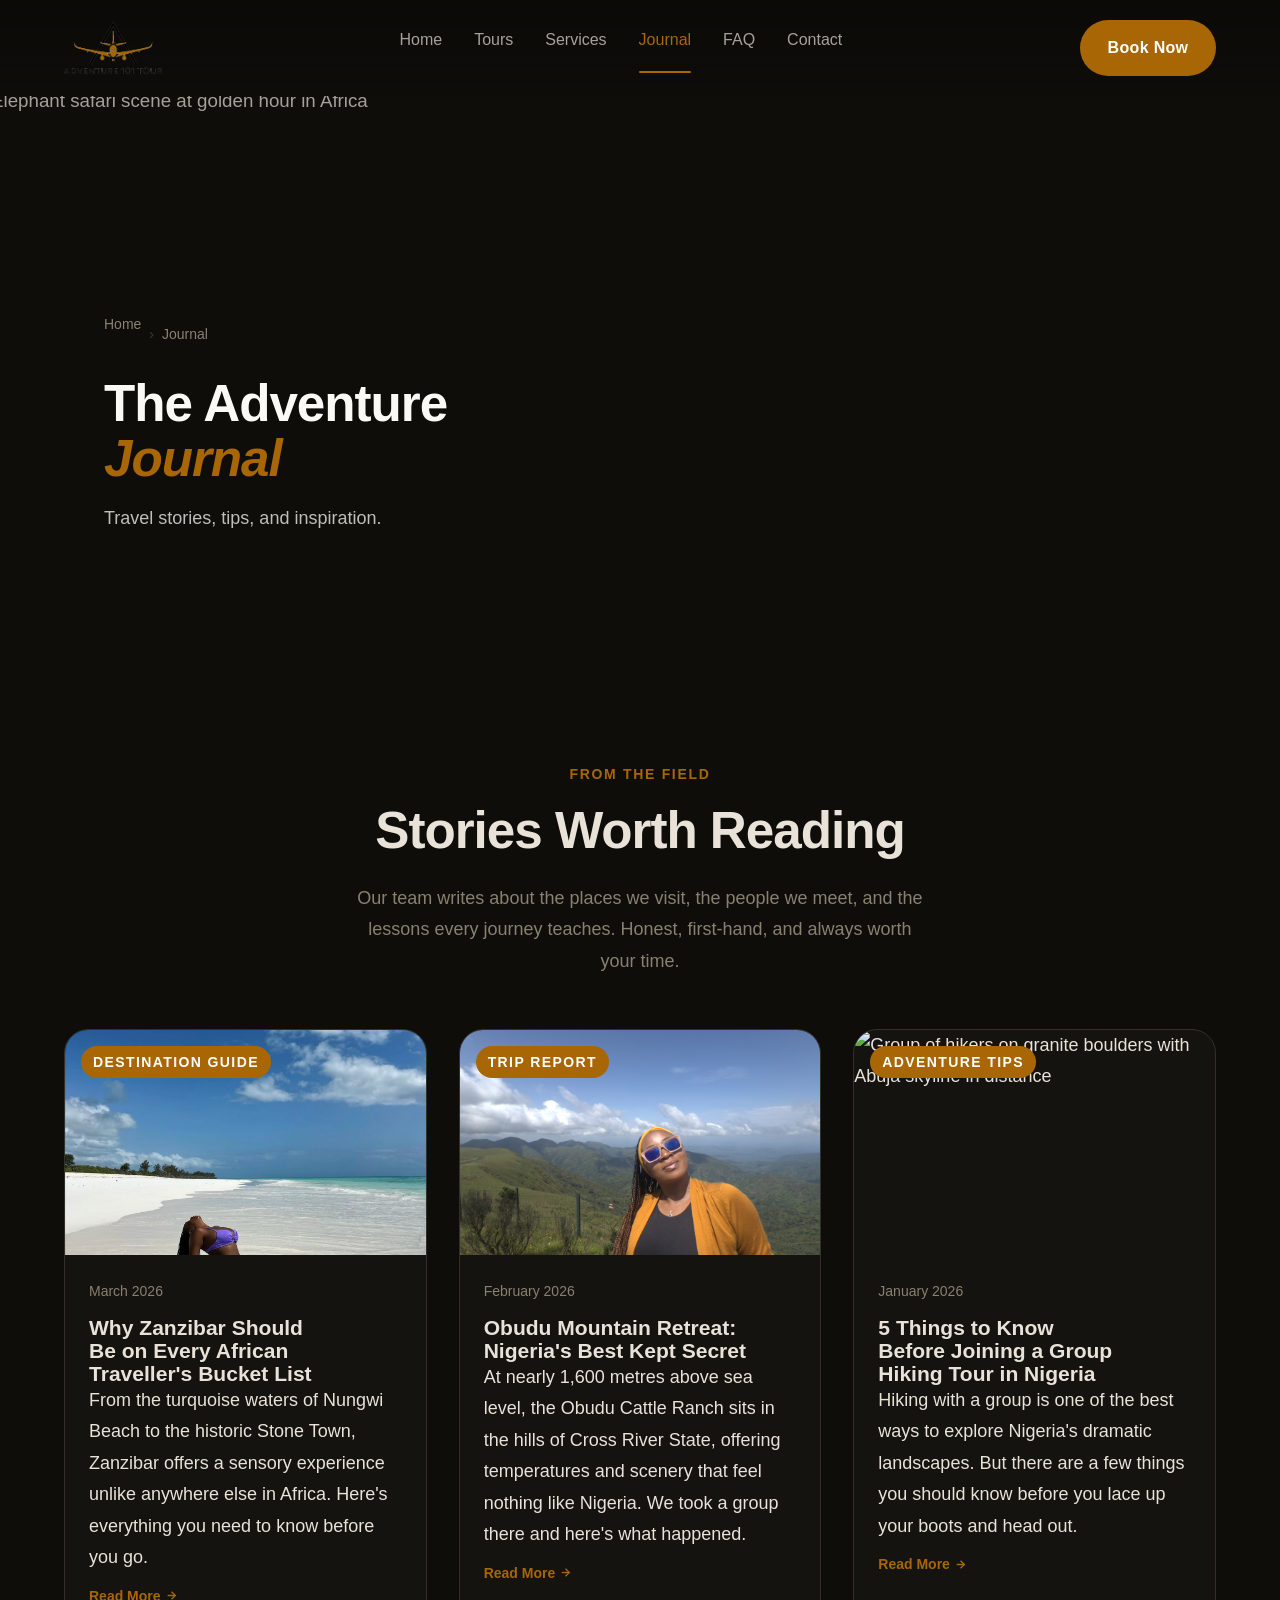
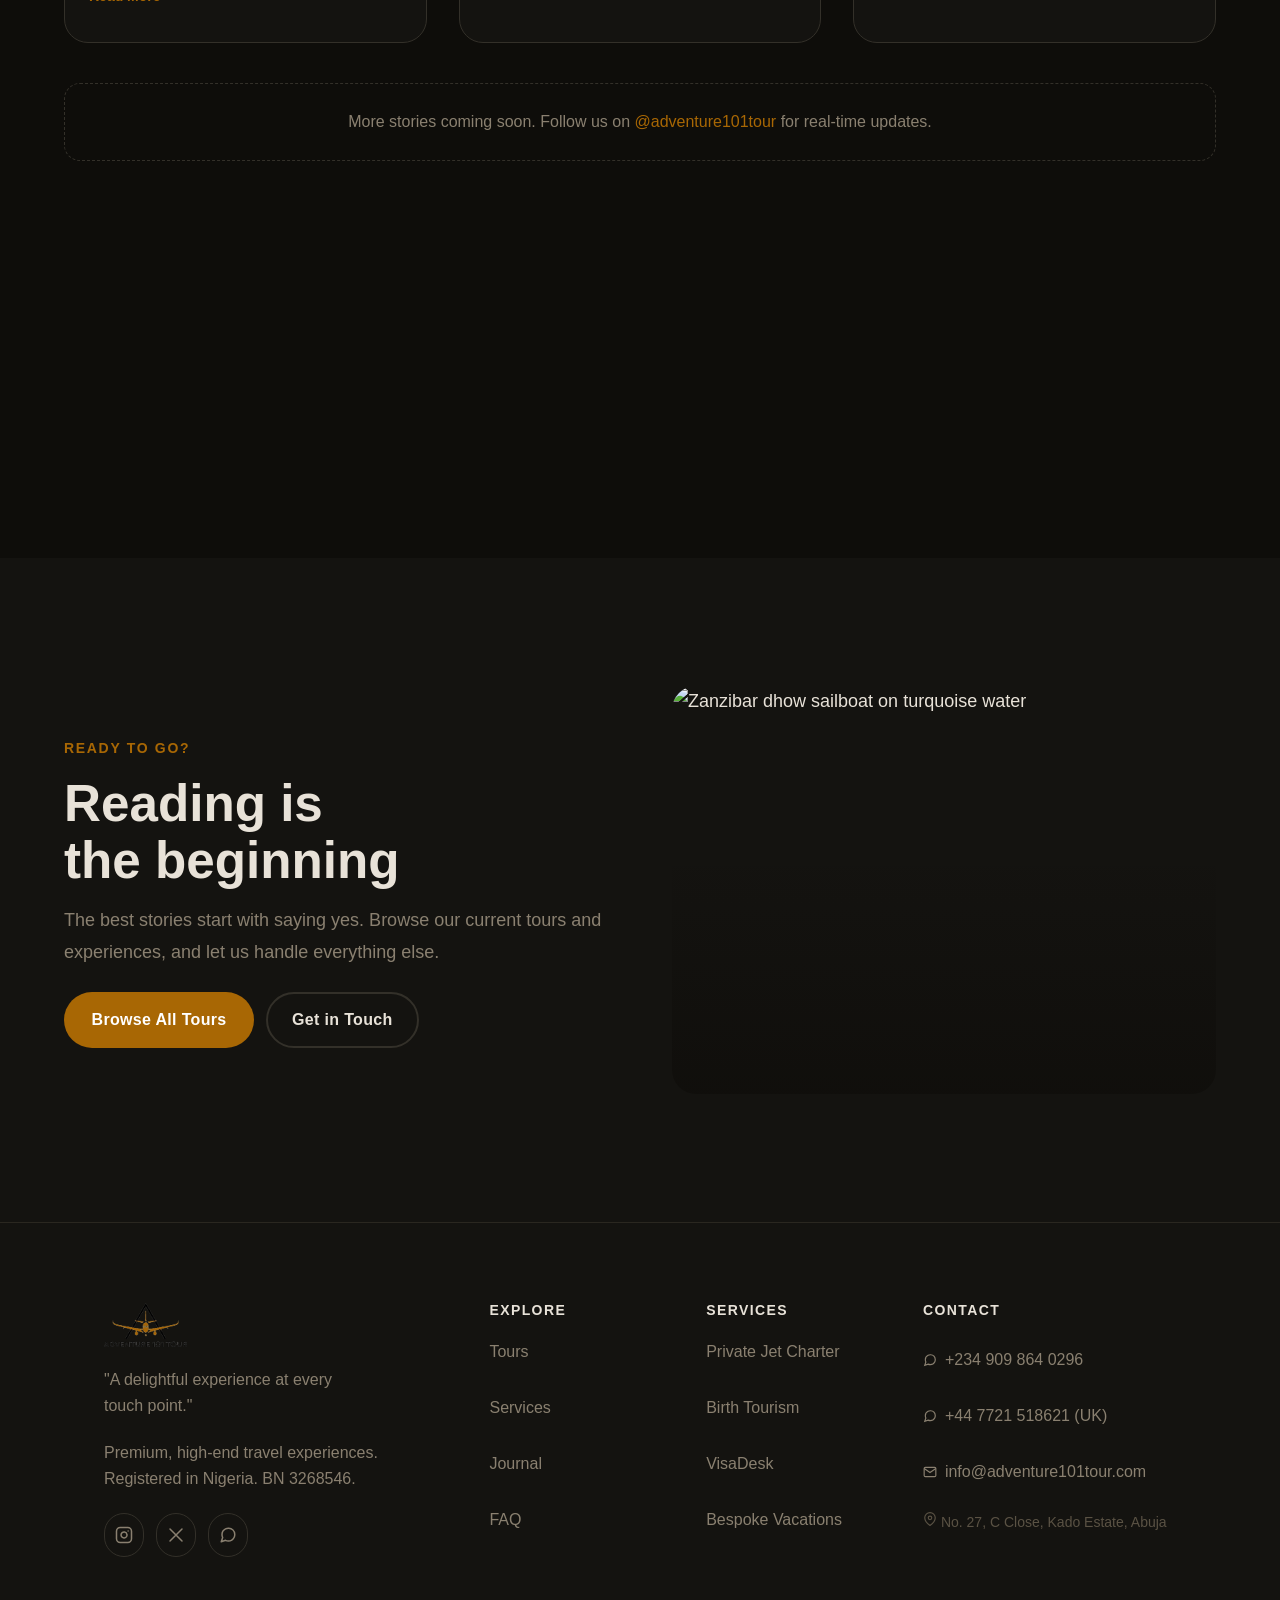
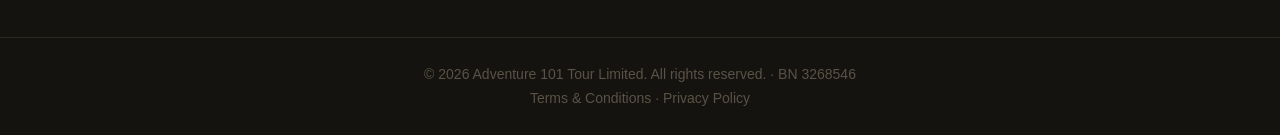
==== commit a1702c03: "design(taste): apply minimalist-skill to FAQ and blog FAQ (pages.css): - Stripped card-box wrappers " ====
--- a/blog.html
+++ b/blog.html
@@ -95,7 +95,7 @@
       </div>
 
       <div style="text-align:center;margin-top:var(--space-10);padding:var(--space-6);border:1px dashed var(--color-border);border-radius:var(--radius-lg);">
-        <p style="font-size:var(--text-sm);color:var(--color-text-faint);max-width:none;">
+        <p style="font-size:var(--text-sm);color:var(--color-text-muted);max-width:none;">
           More stories coming soon. Follow us on
           <a href="https://www.instagram.com/adventure101tour" target="_blank" rel="noopener" style="color:var(--color-primary);">@adventure101tour</a>
           for real-time updates.
@@ -126,7 +126,7 @@
         <div>
           <span class="section__eyebrow">Ready to Go?</span>
           <h2 id="cta-heading" style="font-size:var(--text-2xl);font-weight:800;color:var(--color-text);margin-bottom:var(--space-4);">Reading is the beginning</h2>
-          <p style="color:var(--color-text-muted);margin-bottom:var(--space-6);line-height:1.7;">The best stories start with saying yes. Browse our current tours and experiences, and let us handle everything else.</p>
+          <p style="color:var(--color-text-muted);margin-bottom:var(--space-6);line-height:1.75;">The best stories start with saying yes. Browse our current tours and experiences, and let us handle everything else.</p>
           <div style="display:flex;gap:var(--space-3);flex-wrap:wrap;">
             <a href="tours.html" class="btn btn--primary">Browse All Tours</a>
             <a href="contact.html" class="btn btn--ghost">Get in Touch</a>
--- a/css/style.css
+++ b/css/style.css
@@ -10,6 +10,7 @@
 /* ─── DESIGN TOKENS (dark only) ─── */
 :root,
 [data-theme='dark'] {
+  /* Palette */
   --color-bg: #0e0d0a;
   --color-surface: #141310;
   --color-surface-2: #1a1915;
@@ -22,11 +23,13 @@
   --color-text-faint: #5a5244;
   --color-text-inverse: #0e0d0a;
 
+  /* Brand amber — exact #A86704 */
   --color-primary: #A86704;
   --color-primary-hover: #8a5500;
   --color-primary-active: #6d4200;
   --color-primary-highlight: #251a0a;
 
+  /* Type scale */
   --text-xs: clamp(0.75rem, 0.7rem + 0.25vw, 0.875rem);
   --text-sm: clamp(0.875rem, 0.8rem + 0.35vw, 1rem);
   --text-base: clamp(1rem, 0.95rem + 0.25vw, 1.125rem);
@@ -36,12 +39,14 @@
   --text-3xl: clamp(2.5rem, 1rem + 4vw, 5rem);
   --text-hero: clamp(2.5rem, 6vw, 5rem);
 
+  /* Spacing — complete scale, no gaps */
   --space-1: 0.25rem;
   --space-2: 0.5rem;
   --space-3: 0.75rem;
   --space-4: 1rem;
   --space-5: 1.25rem;
   --space-6: 1.5rem;
+  --space-7: 1.75rem;  /* ← added — was missing, caused var() to resolve as 0 */
   --space-8: 2rem;
   --space-10: 2.5rem;
   --space-12: 3rem;
@@ -50,29 +55,35 @@
   --space-24: 6rem;
   --space-32: 8rem;
 
+  /* Radius */
   --radius-sm: 0.375rem;
   --radius-md: 0.625rem;
   --radius-lg: 1rem;
   --radius-xl: 1.5rem;
   --radius-full: 9999px;
 
+  /* Shadows */
   --shadow-sm: 0 1px 3px rgba(0, 0, 0, 0.3);
   --shadow-md: 0 4px 16px rgba(0, 0, 0, 0.4);
   --shadow-lg: 0 12px 40px rgba(0, 0, 0, 0.5);
   --shadow-xl: 0 24px 64px rgba(0, 0, 0, 0.6);
 
+  /* Layout */
   --content-narrow: 640px;
   --content-default: 960px;
   --content-wide: 1200px;
 
+  /* Transitions */
   --ease-out: cubic-bezier(0.16, 1, 0.3, 1);
   --ease-in: cubic-bezier(0.4, 0, 1, 1);
   --ease-in-out: cubic-bezier(0.4, 0, 0.2, 1);
   --transition: 200ms cubic-bezier(0.16, 1, 0.3, 1);
 
+  /* Fonts */
   --font-display: 'Cabinet Grotesk', 'Impact', sans-serif;
   --font-body: 'Satoshi', 'Inter', sans-serif;
 
+  /* Nav height */
   --nav-height: 76px;
 }
 
@@ -96,7 +107,7 @@
   font-size: var(--text-base);
   color: var(--color-text);
   background-color: var(--color-bg);
-  line-height: 1.7;
+  line-height: 1.75;
 }
 img, picture, video { display: block; max-width: 100%; height: auto; }
 h1, h2, h3, h4 { text-wrap: balance; line-height: 1.1; font-family: var(--font-display); }
@@ -156,7 +167,7 @@
   font-size: var(--text-base);
   color: var(--color-text-muted);
   margin-inline: auto;
-  line-height: 1.7;
+  line-height: 1.75;
 }
 
 /* ─── BUTTONS ─── */
@@ -167,6 +178,7 @@
   font-family: var(--font-body);
   font-size: var(--text-sm);
   font-weight: 600;
+  letter-spacing: 0.02em;
   padding: 0.75em 1.6em;
   border-radius: var(--radius-full);
   border: 2px solid transparent;
@@ -178,57 +190,21 @@
 .btn:hover { transform: translateY(-2px); }
 .btn:active { transform: translateY(0); }
 
-.btn--primary {
-  background: var(--color-primary);
-  color: #fff;
-}
-.btn--primary:hover {
-  background: var(--color-primary-hover);
-  box-shadow: 0 8px 24px rgba(168, 103, 4, 0.4);
-}
-
-.btn--ghost {
-  background: transparent;
-  color: var(--color-text);
-  border-color: var(--color-border);
-  padding: 0.6em 0.8em;
-}
-.btn--ghost:hover { background: var(--color-surface-offset); }
-
-.btn--hero {
-  background: var(--color-primary);
-  color: #fff;
-  font-size: var(--text-base);
-  padding: 0.9em 2em;
-  border-radius: var(--radius-full);
-}
-.btn--hero:hover {
-  background: var(--color-primary-hover);
-  box-shadow: 0 12px 32px rgba(168, 103, 4, 0.45);
-}
-
-.btn--hero-outline {
-  background: transparent;
-  color: #fff;
-  border: 2px solid rgba(255,255,255,0.5);
-  font-size: var(--text-base);
-  padding: 0.9em 2em;
-  border-radius: var(--radius-full);
-}
-.btn--hero-outline:hover {
-  background: rgba(255,255,255,0.12);
-  border-color: rgba(255,255,255,0.8);
-}
-
-.btn--sm {
-  font-size: var(--text-xs);
-  padding: 0.55em 1.2em;
-}
+.btn--primary { background: var(--color-primary); color: #fff; }
+.btn--primary:hover { background: var(--color-primary-hover); box-shadow: 0 8px 24px rgba(168, 103, 4, 0.4); }
+
+.btn--ghost { background: transparent; color: var(--color-text); border-color: var(--color-border); padding: 0.7em 1.5em; }
+.btn--ghost:hover { background: var(--color-surface-offset); border-color: var(--color-primary); }
+
+.btn--hero { background: var(--color-primary); color: #fff; font-size: var(--text-base); padding: 0.9em 2em; border-radius: var(--radius-full); }
+.btn--hero:hover { background: var(--color-primary-hover); box-shadow: 0 12px 32px rgba(168, 103, 4, 0.45); }
+
+.btn--hero-outline { background: transparent; color: #fff; border: 2px solid rgba(255,255,255,0.5); font-size: var(--text-base); padding: 0.9em 2em; border-radius: var(--radius-full); }
+.btn--hero-outline:hover { background: rgba(255,255,255,0.12); border-color: rgba(255,255,255,0.8); }
+
+.btn--sm { font-size: var(--text-xs); padding: 0.55em 1.2em; }
 
 /* ─── NAVIGATION ─── */
-
-/* Transparent gradient at top — dark when scrolled.
-   White logo elements read clearly on the dark background. */
 .nav {
   position: sticky;
   top: 0;
@@ -240,7 +216,6 @@
   overflow: visible;
 }
 
-/* On scroll: solid dark bar with blur */
 .nav.scrolled {
   background: rgba(14,13,10,0.92);
   backdrop-filter: blur(20px);
@@ -270,14 +245,9 @@
   filter: none;
   transition: transform var(--transition);
 }
-.nav__logo:hover .nav__logo-img {
-  transform: scale(1.04);
-}
-.footer__brand .nav__logo-img {
-  height: 44px;
-}
-
-/* Nav links — light text on dark/transparent nav */
+.nav__logo:hover .nav__logo-img { transform: scale(1.04); }
+.footer__brand .nav__logo-img { height: 44px; }
+
 .nav__links {
   display: flex;
   gap: var(--space-8);
@@ -295,24 +265,21 @@
   position: absolute;
   bottom: -3px;
   left: 0;
-  width: 0;
+  width: 100%;
   height: 2px;
   background: var(--color-primary);
-  transition: width var(--transition);
+  transform: scaleX(0);
+  transform-origin: left;
+  transition: transform var(--transition);
   border-radius: var(--radius-full);
 }
 .nav__links a:hover { color: #e8e2d8; }
-.nav__links a:hover::after { width: 100%; }
+.nav__links a:hover::after { transform: scaleX(1); }
 .nav__links a.active { color: var(--color-primary); }
-.nav__links a.active::after { width: 100%; }
-
-.nav__actions {
-  display: flex;
-  align-items: center;
-  gap: var(--space-3);
-}
-
-/* Burger — light on dark nav */
+.nav__links a.active::after { transform: scaleX(1); }
+
+.nav__actions { display: flex; align-items: center; gap: var(--space-3); }
+
 .nav__burger {
   display: none;
   flex-direction: column;
@@ -335,7 +302,6 @@
 .nav__burger[aria-expanded="true"] span:nth-child(2) { opacity: 0; }
 .nav__burger[aria-expanded="true"] span:nth-child(3) { transform: translateY(-7px) rotate(-45deg); }
 
-/* Mobile menu — full-screen dark overlay */
 .nav__mobile {
   display: none;
   position: fixed;
@@ -364,11 +330,7 @@
 }
 .nav__mobile a:hover { color: #e8e2d8; }
 .nav__mobile a.active { color: var(--color-primary); }
-.nav__mobile .btn--primary {
-  margin-top: var(--space-4);
-  font-size: var(--text-base);
-  padding: 0.9em 2.5em;
-}
+.nav__mobile .btn--primary { margin-top: var(--space-4); font-size: var(--text-base); padding: 0.9em 2.5em; }
 .nav__mobile.open { display: flex; }
 
 @media (max-width: 768px) {
@@ -387,11 +349,7 @@
   padding-bottom: clamp(var(--space-12), 8vh, var(--space-24));
   overflow: hidden;
 }
-.hero__bg {
-  position: absolute;
-  inset: 0;
-  z-index: 0;
-}
+.hero__bg { position: absolute; inset: 0; z-index: 0; }
 
 .hero__video {
   width: 100%;
@@ -403,9 +361,7 @@
   opacity: 0;
   transition: opacity 1.2s ease;
 }
-.hero__video.active {
-  opacity: 1;
-}
+.hero__video.active { opacity: 1; }
 
 .hero__overlay {
   position: absolute;
@@ -425,7 +381,7 @@
   max-width: var(--content-wide);
   margin-inline: auto;
   padding-inline: clamp(var(--space-5), 5vw, var(--space-16));
-  padding-top: var(--space-8); /* body padding-top handles nav offset — no duplication */
+  padding-top: var(--space-8);
   width: 100%;
 }
 
@@ -457,25 +413,17 @@
   max-width: 800px;
   letter-spacing: -0.02em;
 }
-.hero__headline em {
-  font-style: normal;
-  color: var(--color-primary);
-}
+.hero__headline em { font-style: normal; color: var(--color-primary); }
 
 .hero__sub {
   font-size: clamp(1rem, 0.9rem + 0.5vw, 1.25rem);
   color: rgba(255,255,255,0.75);
   max-width: 520px;
   margin-bottom: var(--space-8);
-  line-height: 1.65;
-}
-
-.hero__ctas {
-  display: flex;
-  gap: var(--space-4);
-  flex-wrap: wrap;
-  margin-bottom: var(--space-12);
-}
+  line-height: 1.75;
+}
+
+.hero__ctas { display: flex; gap: var(--space-4); flex-wrap: wrap; margin-bottom: var(--space-12); }
 
 .hero__stats {
   display: flex;
@@ -498,15 +446,11 @@
 .hero__stat-label {
   display: block;
   font-size: var(--text-xs);
-  color: rgba(255,255,255,0.55);
+  color: rgba(255,255,255,0.7);
   letter-spacing: 0.06em;
   margin-top: 0.2em;
 }
-.hero__stat-divider {
-  width: 1px;
-  height: 40px;
-  background: rgba(255,255,255,0.2);
-}
+.hero__stat-divider { width: 1px; height: 40px; background: rgba(255,255,255,0.2); }
 
 .hero__scroll-indicator {
   position: absolute;
@@ -538,9 +482,7 @@
   animation: fadeInUp 0.7s var(--ease-out) forwards;
   animation-delay: var(--delay, 0s);
 }
-@keyframes fadeInUp {
-  to { opacity: 1; transform: translateY(0); }
-}
+@keyframes fadeInUp { to { opacity: 1; transform: translateY(0); } }
 
 /* ─── SCROLL REVEAL ─── */
 .reveal {
@@ -549,12 +491,8 @@
   transition: opacity 0.7s var(--ease-out), transform 0.7s var(--ease-out);
   transition-delay: var(--reveal-delay, 0s);
 }
-.reveal.is-visible {
-  opacity: 1;
-  transform: translateY(0);
-}
-
-/* Slide variants for x-axis reveal */
+.reveal.is-visible { opacity: 1; transform: translateY(0); }
+
 .reveal.slide-left  { transform: translateX(-40px); }
 .reveal.slide-right { transform: translateX(40px); }
 .reveal.is-visible.slide-left,
@@ -574,21 +512,11 @@
   pointer-events: none;
 }
 
-/* ─── TOURS ─── */
-.tours {
-  background: var(--color-bg);
-}
-.tours__grid {
-  display: grid;
-  grid-template-columns: repeat(3, 1fr);
-  gap: var(--space-6);
-}
-@media (max-width: 1024px) {
-  .tours__grid { grid-template-columns: repeat(2, 1fr); }
-}
-@media (max-width: 600px) {
-  .tours__grid { grid-template-columns: 1fr; }
-}
+/* ─── TOURS (homepage) ─── */
+.tours { background: var(--color-bg); }
+.tours__grid { display: grid; grid-template-columns: repeat(3, 1fr); gap: var(--space-6); }
+@media (max-width: 1024px) { .tours__grid { grid-template-columns: repeat(2, 1fr); } }
+@media (max-width: 600px) { .tours__grid { grid-template-columns: 1fr; } }
 
 .tour-card {
   background: var(--color-surface);
@@ -599,148 +527,43 @@
   flex-direction: column;
   transition: transform var(--transition), box-shadow var(--transition), border-color var(--transition);
 }
-.tour-card:hover {
-  transform: translateY(-6px);
-  box-shadow: var(--shadow-xl);
-  border-color: var(--color-primary);
-}
-
-.tour-card__img-wrap {
-  position: relative;
-  aspect-ratio: 4 / 3;
-  overflow: hidden;
-}
-.tour-card__img-wrap img {
-  width: 100%;
-  height: 100%;
-  object-fit: cover;
-  object-position: center 40%;
-  transition: transform 0.5s var(--ease-out);
-}
-.tour-card:hover .tour-card__img-wrap img {
-  transform: scale(1.06);
-}
-
-.tour-card__img-wrap .slide {
-  position: absolute;
-  inset: 0;
-  width: 100%;
-  height: 100%;
-  object-fit: cover;
-  object-position: center 40%;
-  opacity: 0;
-  transition: opacity 0.8s ease;
-}
-.tour-card__img-wrap .slide.active {
-  opacity: 1;
-}
-
-.tour-card__badge {
-  position: absolute;
-  top: var(--space-3);
-  left: var(--space-3);
-  font-size: var(--text-xs);
-  font-weight: 700;
-  letter-spacing: 0.08em;
-  text-transform: uppercase;
-  background: var(--color-primary);
-  color: #fff;
-  padding: 0.3em 0.8em;
-  border-radius: var(--radius-full);
-  z-index: 2;
-}
-
-.tour-card__body {
-  padding: var(--space-6) var(--space-6) var(--space-7);
-  display: flex;
-  flex-direction: column;
-  flex: 1;
-  gap: var(--space-3);
-}
-.tour-card__meta {
-  display: flex;
-  align-items: center;
-  gap: var(--space-2);
-  font-size: var(--text-xs);
-  color: var(--color-text-muted);
-  font-weight: 500;
-}
+.tour-card:hover { transform: translateY(-6px); box-shadow: var(--shadow-xl); border-color: var(--color-primary); }
+
+.tour-card__img-wrap { position: relative; aspect-ratio: 4 / 3; overflow: hidden; }
+.tour-card__img-wrap img { width: 100%; height: 100%; object-fit: cover; object-position: center 40%; transition: transform 0.5s var(--ease-out); }
+.tour-card:hover .tour-card__img-wrap img { transform: scale(1.06); }
+
+.tour-card__img-wrap .slide { position: absolute; inset: 0; width: 100%; height: 100%; object-fit: cover; object-position: center 40%; opacity: 0; transition: opacity 0.8s ease; }
+.tour-card__img-wrap .slide.active { opacity: 1; }
+
+.tour-card__badge { position: absolute; top: var(--space-3); left: var(--space-3); font-size: var(--text-xs); font-weight: 700; letter-spacing: 0.08em; text-transform: uppercase; background: var(--color-primary); color: #fff; padding: 0.3em 0.8em; border-radius: var(--radius-full); z-index: 2; }
+
+.tour-card__body { padding: var(--space-6) var(--space-6) var(--space-7); display: flex; flex-direction: column; flex: 1; gap: var(--space-3); }
+.tour-card__meta { display: flex; align-items: center; gap: var(--space-2); font-size: var(--text-xs); color: var(--color-text-muted); font-weight: 500; }
 .tour-card__meta i { color: var(--color-primary); }
 .tour-card__meta-sep { opacity: 0.4; }
-
-.tour-card h3 {
-  font-size: var(--text-lg);
-  font-weight: 700;
-  color: var(--color-text);
-}
-.tour-card p {
-  font-size: var(--text-sm);
-  color: var(--color-text-muted);
-  line-height: 1.65;
-  flex: 1;
-}
-
-.tour-card__footer {
-  display: flex;
-  align-items: center;
-  justify-content: space-between;
-  padding-top: var(--space-5);
-  border-top: 1px solid var(--color-divider);
-  margin-top: var(--space-3);
-}
+.tour-card h3 { font-size: var(--text-lg); font-weight: 700; color: var(--color-text); }
+.tour-card p { font-size: var(--text-sm); color: var(--color-text-muted); line-height: 1.75; flex: 1; }
+
+.tour-card__footer { display: flex; align-items: center; justify-content: space-between; padding-top: var(--space-5); border-top: 1px solid var(--color-divider); margin-top: var(--space-3); }
 .tour-card__price { display: flex; flex-direction: column; }
-.tour-card__price-label {
-  font-size: var(--text-xs);
-  color: var(--color-text-faint);
-}
-.tour-card__price-amount {
-  font-family: var(--font-display);
-  font-size: var(--text-base);
-  font-weight: 700;
-  color: var(--color-primary);
-}
-
-.tour-card--cta {
-  background: var(--color-primary-highlight);
-  border-color: var(--color-primary);
-  min-height: 300px;
-}
-.tour-card--cta:hover {
-  background: var(--color-primary);
-  border-color: var(--color-primary);
-}
+.tour-card__price-label { font-size: var(--text-xs); color: var(--color-text-muted); }
+.tour-card__price-amount { font-family: var(--font-display); font-size: var(--text-base); font-weight: 700; color: var(--color-primary); }
+
+.tour-card--cta { background: var(--color-primary-highlight); border-color: var(--color-primary); min-height: 300px; }
+.tour-card--cta:hover { background: var(--color-primary); border-color: var(--color-primary); }
 .tour-card--cta:hover * { color: #fff; }
 .tour-card--cta:hover .btn--primary { background: #fff; color: var(--color-primary); }
 
-.tour-card__cta-inner {
-  display: flex;
-  flex-direction: column;
-  align-items: center;
-  justify-content: center;
-  text-align: center;
-  padding: var(--space-8);
-  gap: var(--space-4);
-  height: 100%;
-  flex: 1;
-}
+.tour-card__cta-inner { display: flex; flex-direction: column; align-items: center; justify-content: center; text-align: center; padding: var(--space-8); gap: var(--space-4); height: 100%; flex: 1; }
 .tour-card__cta-inner i { color: var(--color-primary); opacity: 0.7; }
 .tour-card__cta-inner h3 { font-size: var(--text-xl); color: var(--color-text); }
 .tour-card__cta-inner p { font-size: var(--text-sm); color: var(--color-text-muted); }
 
-/* ─── SERVICES ─── */
-.services {
-  background: var(--color-surface);
-  border-top: 1px solid var(--color-divider);
-  border-bottom: 1px solid var(--color-divider);
-}
-.services__grid {
-  display: grid;
-  grid-template-columns: repeat(2, 1fr);
-  gap: var(--space-6);
-}
-@media (max-width: 640px) {
-  .services__grid { grid-template-columns: 1fr; }
-}
+/* ─── SERVICES (homepage) ─── */
+.services { background: var(--color-surface); border-top: 1px solid var(--color-divider); border-bottom: 1px solid var(--color-divider); }
+.services__grid { display: grid; grid-template-columns: repeat(2, 1fr); gap: var(--space-6); }
+@media (max-width: 640px) { .services__grid { grid-template-columns: 1fr; } }
 
 .service-card {
   background: var(--color-bg);
@@ -752,383 +575,85 @@
   gap: var(--space-5);
   transition: box-shadow var(--transition), border-color var(--transition), transform var(--transition);
 }
-.service-card:hover {
-  box-shadow: var(--shadow-lg);
-  border-color: var(--color-primary);
-  transform: translateY(-4px);
-}
-.service-card__icon {
-  width: 56px;
-  height: 56px;
-  border-radius: var(--radius-lg);
-  background: var(--color-primary-highlight);
-  display: flex;
-  align-items: center;
-  justify-content: center;
-  color: var(--color-primary);
-  flex-shrink: 0;
-}
-.service-card__img-wrap {
-  border-radius: var(--radius-md);
-  overflow: hidden;
-  aspect-ratio: 16 / 7;
-}
+.service-card:hover { box-shadow: var(--shadow-lg); border-color: var(--color-primary); transform: translateY(-4px); }
+.service-card__icon { width: 56px; height: 56px; border-radius: var(--radius-lg); background: var(--color-primary-highlight); display: flex; align-items: center; justify-content: center; color: var(--color-primary); flex-shrink: 0; }
+.service-card__img-wrap { border-radius: var(--radius-md); overflow: hidden; aspect-ratio: 16 / 7; }
 .service-card__img-wrap img { width: 100%; height: 100%; object-fit: cover; object-position: center 40%; }
-.service-card h3 {
-  font-size: var(--text-lg);
-  font-weight: 700;
-  color: var(--color-text);
-}
-.service-card p {
-  font-size: var(--text-sm);
-  color: var(--color-text-muted);
-  line-height: 1.7;
-  max-width: none;
-}
+.service-card h3 { font-size: var(--text-lg); font-weight: 700; color: var(--color-text); }
+.service-card p { font-size: var(--text-sm); color: var(--color-text-muted); line-height: 1.7; max-width: none; }
 
 /* ─── DESTINATIONS MARQUEE ─── */
-.destinations-bar {
-  overflow: hidden;
-  background: var(--color-primary);
-  padding: var(--space-4) 0;
-}
-.destinations-bar__track {
-  display: flex;
-  gap: var(--space-8);
-  align-items: center;
-  white-space: nowrap;
-  animation: marquee 28s linear infinite;
-}
-@keyframes marquee {
-  0% { transform: translateX(0); }
-  100% { transform: translateX(-50%); }
-}
-.destinations-bar__track span {
-  font-family: var(--font-display);
-  font-size: var(--text-base);
-  font-weight: 700;
-  letter-spacing: 0.06em;
-  text-transform: uppercase;
-  color: rgba(255,255,255,0.9);
-  flex-shrink: 0;
-}
-.destinations-bar__track .dot {
-  color: rgba(255,255,255,0.4);
-  font-size: 0.6em;
-  flex-shrink: 0;
-}
+.destinations-bar { overflow: hidden; background: var(--color-primary); padding: var(--space-4) 0; }
+.destinations-bar__track { display: flex; gap: var(--space-8); align-items: center; white-space: nowrap; animation: marquee 28s linear infinite; }
+@keyframes marquee { 0% { transform: translateX(0); } 100% { transform: translateX(-50%); } }
+.destinations-bar__track span { font-family: var(--font-display); font-size: var(--text-base); font-weight: 700; letter-spacing: 0.06em; text-transform: uppercase; color: rgba(255,255,255,0.9); flex-shrink: 0; }
+.destinations-bar__track .dot { color: rgba(255,255,255,0.4); font-size: 0.6em; flex-shrink: 0; }
 
 /* ─── ABOUT ─── */
-.about {
-  background: var(--color-bg);
-}
-.about__container {
-  display: grid;
-  grid-template-columns: 1fr 1fr;
-  gap: clamp(var(--space-10), 6vw, var(--space-20));
-  align-items: center;
-}
-@media (max-width: 768px) {
-  .about__container { grid-template-columns: 1fr; }
-}
-
-.about__image-wrap {
-  position: relative;
-  border-radius: var(--radius-xl);
-  overflow: hidden;
-  aspect-ratio: 4/5;
-}
-.about__image-wrap img {
-  width: 100%;
-  height: 100%;
-  object-fit: cover;
-  object-position: center 30%;
-  transition: transform 0.6s var(--ease-out);
-}
+.about { background: var(--color-bg); }
+.about__container { display: grid; grid-template-columns: 1fr 1fr; gap: clamp(var(--space-10), 6vw, var(--space-20)); align-items: center; }
+@media (max-width: 768px) { .about__container { grid-template-columns: 1fr; } }
+
+.about__image-wrap { position: relative; border-radius: var(--radius-xl); overflow: hidden; aspect-ratio: 4/5; }
+.about__image-wrap img { width: 100%; height: 100%; object-fit: cover; object-position: center 30%; transition: transform 0.6s var(--ease-out); }
 .about__image-wrap:hover img { transform: scale(1.04); }
 
-.about__image-badge {
-  position: absolute;
-  bottom: var(--space-5);
-  left: var(--space-5);
-  display: flex;
-  align-items: center;
-  gap: var(--space-2);
-  background: var(--color-primary);
-  color: #fff;
-  padding: 0.6em 1.2em;
-  border-radius: var(--radius-full);
-  font-size: var(--text-sm);
-  font-weight: 600;
-  box-shadow: var(--shadow-md);
-}
-
-.about__content {
-  display: flex;
-  flex-direction: column;
-  gap: var(--space-6);
-}
-.about__content h2 {
-  font-size: var(--text-2xl);
-  color: var(--color-text);
-  margin-bottom: var(--space-4);
-}
-.about__content p {
-  font-size: var(--text-base);
-  color: var(--color-text-muted);
-  line-height: 1.75;
-  max-width: none;
-}
-
-.about__values {
-  display: grid;
-  grid-template-columns: 1fr 1fr;
-  gap: var(--space-3);
-}
-.about__value {
-  display: flex;
-  align-items: center;
-  gap: var(--space-3);
-  font-size: var(--text-sm);
-  font-weight: 500;
-  color: var(--color-text-muted);
-  background: var(--color-surface);
-  border: 1px solid var(--color-border);
-  padding: var(--space-3) var(--space-4);
-  border-radius: var(--radius-md);
-}
+.about__image-badge { position: absolute; bottom: var(--space-5); left: var(--space-5); display: flex; align-items: center; gap: var(--space-2); background: var(--color-primary); color: #fff; padding: 0.6em 1.2em; border-radius: var(--radius-full); font-size: var(--text-sm); font-weight: 600; box-shadow: var(--shadow-md); }
+
+.about__content { display: flex; flex-direction: column; gap: var(--space-6); }
+.about__content h2 { font-size: var(--text-2xl); color: var(--color-text); margin-bottom: var(--space-4); }
+.about__content p { font-size: var(--text-base); color: var(--color-text-muted); line-height: 1.75; max-width: none; }
+
+.about__values { display: grid; grid-template-columns: 1fr 1fr; gap: var(--space-3); }
+.about__value { display: flex; align-items: center; gap: var(--space-3); font-size: var(--text-sm); font-weight: 500; color: var(--color-text-muted); background: var(--color-surface); border: 1px solid var(--color-border); padding: var(--space-3) var(--space-4); border-radius: var(--radius-md); }
 .about__value i { color: var(--color-primary); flex-shrink: 0; }
 
 /* ─── TESTIMONIALS ─── */
-.testimonials {
-  background: var(--color-surface);
-  border-top: 1px solid var(--color-divider);
-}
-.testimonials__grid {
-  display: grid;
-  grid-template-columns: repeat(3, 1fr);
-  gap: var(--space-6);
-}
-@media (max-width: 900px) {
-  .testimonials__grid { grid-template-columns: 1fr; max-width: 500px; margin-inline: auto; }
-}
-
-.testimonial-card {
-  background: var(--color-bg);
-  border: 1px solid var(--color-border);
-  border-radius: var(--radius-xl);
-  padding: var(--space-10);
-  display: flex;
-  flex-direction: column;
-  gap: var(--space-6);
-  transition: box-shadow var(--transition), transform var(--transition), border-color var(--transition);
-}
-.testimonial-card:hover {
-  box-shadow: var(--shadow-lg);
-  transform: translateY(-4px);
-  border-color: var(--color-primary);
-}
-.testimonial-card__stars {
-  color: var(--color-primary);
-  font-size: var(--text-base);
-  letter-spacing: 2px;
-}
-.testimonial-card p {
-  font-size: var(--text-sm);
-  color: var(--color-text-muted);
-  line-height: 1.75;
-  flex: 1;
-  max-width: none;
-  font-style: italic;
-}
-.testimonial-card__author {
-  display: flex;
-  align-items: center;
-  gap: var(--space-3);
-  border-top: 1px solid var(--color-divider);
-  padding-top: var(--space-4);
-  margin: 0;
-}
-.testimonial-card__avatar {
-  width: 44px;
-  height: 44px;
-  border-radius: var(--radius-full);
-  background: var(--color-primary);
-  color: #fff;
-  display: flex;
-  align-items: center;
-  justify-content: center;
-  font-family: var(--font-display);
-  font-size: var(--text-sm);
-  font-weight: 700;
-  flex-shrink: 0;
-}
-.testimonial-card__author div strong {
-  display: block;
-  font-size: var(--text-sm);
-  font-weight: 700;
-  color: var(--color-text);
-}
-.testimonial-card__author div span {
-  display: block;
-  font-size: var(--text-xs);
-  color: var(--color-text-faint);
-}
+.testimonials { background: var(--color-surface); border-top: 1px solid var(--color-divider); }
+.testimonials__grid { display: grid; grid-template-columns: repeat(3, 1fr); gap: var(--space-6); }
+@media (max-width: 900px) { .testimonials__grid { grid-template-columns: 1fr; max-width: 500px; margin-inline: auto; } }
+
+.testimonial-card { background: var(--color-bg); border: 1px solid var(--color-border); border-radius: var(--radius-xl); padding: var(--space-10); display: flex; flex-direction: column; gap: var(--space-6); transition: box-shadow var(--transition), transform var(--transition), border-color var(--transition); }
+.testimonial-card:hover { box-shadow: var(--shadow-lg); transform: translateY(-4px); border-color: var(--color-primary); }
+.testimonial-card__stars { color: var(--color-primary); font-size: var(--text-base); letter-spacing: 2px; }
+.testimonial-card p { font-size: var(--text-sm); color: var(--color-text-muted); line-height: 1.75; flex: 1; max-width: none; font-style: italic; }
+.testimonial-card__author { display: flex; align-items: center; gap: var(--space-3); border-top: 1px solid var(--color-divider); padding-top: var(--space-4); margin: 0; }
+.testimonial-card__avatar { width: 44px; height: 44px; border-radius: var(--radius-full); background: var(--color-primary); color: #fff; display: flex; align-items: center; justify-content: center; font-family: var(--font-display); font-size: var(--text-sm); font-weight: 700; flex-shrink: 0; }
+.testimonial-card__author div strong { display: block; font-size: var(--text-sm); font-weight: 700; color: var(--color-text); }
+.testimonial-card__author div span { display: block; font-size: var(--text-xs); color: var(--color-text-faint); }
 
 /* ─── CONTACT CTA ─── */
-.contact-cta {
-  position: relative;
-  text-align: center;
-  padding-block: clamp(var(--space-20), 10vw, var(--space-32));
-}
-.contact-cta__bg {
-  position: absolute;
-  inset: 0;
-  z-index: 0;
-}
+.contact-cta { position: relative; text-align: center; padding-block: clamp(var(--space-20), 10vw, var(--space-32)); }
+.contact-cta__bg { position: absolute; inset: 0; z-index: 0; }
 .contact-cta__bg img { width: 100%; height: 100%; object-fit: cover; object-position: center 20%; }
-.contact-cta__overlay {
-  position: absolute;
-  inset: 0;
-  background: linear-gradient(to bottom, rgba(10,8,5,0.7) 0%, rgba(10,8,5,0.9) 100%);
-}
-.contact-cta__content {
-  position: relative;
-  z-index: 1;
-  display: flex;
-  flex-direction: column;
-  align-items: center;
-  gap: var(--space-8);
-}
-.contact-cta__content h2 {
-  font-size: var(--text-2xl);
-  color: #fff;
-  max-width: 600px;
-}
-.contact-cta__content p {
-  font-size: var(--text-base);
-  color: rgba(255,255,255,0.7);
-  max-width: 400px;
-  margin-inline: auto;
-}
-.contact-cta__actions {
-  display: flex;
-  gap: var(--space-4);
-  flex-wrap: wrap;
-  justify-content: center;
-}
-.contact-cta__note {
-  display: flex;
-  align-items: center;
-  gap: var(--space-2);
-  font-size: var(--text-xs);
-  color: rgba(255,255,255,0.4);
-  letter-spacing: 0.04em;
-}
+.contact-cta__overlay { position: absolute; inset: 0; background: linear-gradient(to bottom, rgba(10,8,5,0.7) 0%, rgba(10,8,5,0.9) 100%); }
+.contact-cta__content { position: relative; z-index: 1; display: flex; flex-direction: column; align-items: center; gap: var(--space-8); }
+.contact-cta__content h2 { font-size: var(--text-2xl); color: #fff; max-width: 600px; }
+.contact-cta__content p { font-size: var(--text-base); color: rgba(255,255,255,0.7); max-width: 400px; margin-inline: auto; }
+.contact-cta__actions { display: flex; gap: var(--space-4); flex-wrap: wrap; justify-content: center; }
+.contact-cta__note { display: flex; align-items: center; gap: var(--space-2); font-size: var(--text-xs); color: rgba(255,255,255,0.4); letter-spacing: 0.04em; }
 
 /* ─── FOOTER ─── */
-.footer {
-  background: var(--color-surface);
-  border-top: 1px solid var(--color-divider);
-}
-.footer__inner {
-  display: grid;
-  grid-template-columns: 2fr 1fr 1fr 1.5fr;
-  gap: var(--space-12);
-  padding-block: var(--space-20);
-}
-@media (max-width: 900px) {
-  .footer__inner { grid-template-columns: 1fr 1fr; }
-  .footer__brand { grid-column: 1 / -1; }
-}
-@media (max-width: 500px) {
-  .footer__inner { grid-template-columns: 1fr; }
-}
-
-.footer__brand {
-  display: flex;
-  flex-direction: column;
-  gap: var(--space-5);
-}
-.footer__brand p {
-  font-size: var(--text-sm);
-  color: var(--color-text-muted);
-  max-width: 280px;
-  line-height: 1.65;
-}
-.footer__social {
-  display: flex;
-  gap: var(--space-3);
-}
-.footer__social a {
-  width: 40px;
-  height: 40px;
-  border-radius: var(--radius-full);
-  border: 1px solid var(--color-border);
-  display: flex;
-  align-items: center;
-  justify-content: center;
-  color: var(--color-text-muted);
-  transition: background var(--transition), color var(--transition), border-color var(--transition);
-}
-.footer__social a:hover {
-  background: var(--color-primary);
-  color: #fff;
-  border-color: var(--color-primary);
-}
-
-.footer__links {
-  display: flex;
-  flex-direction: column;
-  gap: var(--space-3);
-}
-.footer__links h4 {
-  font-family: var(--font-body);
-  font-size: var(--text-xs);
-  font-weight: 700;
-  text-transform: uppercase;
-  letter-spacing: 0.1em;
-  color: var(--color-text);
-  margin-bottom: var(--space-2);
-}
-.footer__links a {
-  font-size: var(--text-sm);
-  color: var(--color-text-muted);
-  transition: color var(--transition);
-}
+.footer { background: var(--color-surface); border-top: 1px solid var(--color-divider); }
+.footer__inner { display: grid; grid-template-columns: 2fr 1fr 1fr 1.5fr; gap: var(--space-12); padding-block: var(--space-20); }
+@media (max-width: 900px) { .footer__inner { grid-template-columns: 1fr 1fr; } .footer__brand { grid-column: 1 / -1; } }
+@media (max-width: 500px) { .footer__inner { grid-template-columns: 1fr; } }
+
+.footer__brand { display: flex; flex-direction: column; gap: var(--space-5); }
+.footer__brand p { font-size: var(--text-sm); color: var(--color-text-muted); max-width: 280px; line-height: 1.65; }
+.footer__social { display: flex; gap: var(--space-3); }
+.footer__social a { width: 40px; height: 40px; border-radius: var(--radius-full); border: 1px solid var(--color-border); display: flex; align-items: center; justify-content: center; color: var(--color-text-muted); transition: background var(--transition), color var(--transition), border-color var(--transition); }
+.footer__social a:hover { background: var(--color-primary); color: #fff; border-color: var(--color-primary); }
+
+.footer__links { display: flex; flex-direction: column; gap: var(--space-3); }
+.footer__links h4 { font-family: var(--font-body); font-size: var(--text-xs); font-weight: 700; text-transform: uppercase; letter-spacing: 0.1em; color: var(--color-text); margin-bottom: var(--space-2); }
+.footer__links a { font-size: var(--text-sm); color: var(--color-text-muted); transition: color var(--transition); }
 .footer__links a:hover { color: var(--color-primary); }
 
-.footer__contact {
-  display: flex;
-  flex-direction: column;
-  gap: var(--space-3);
-}
-.footer__contact h4 {
-  font-family: var(--font-body);
-  font-size: var(--text-xs);
-  font-weight: 700;
-  text-transform: uppercase;
-  letter-spacing: 0.1em;
-  color: var(--color-text);
-  margin-bottom: var(--space-2);
-}
-.footer__contact a {
-  display: flex;
-  align-items: center;
-  gap: var(--space-2);
-  font-size: var(--text-sm);
-  color: var(--color-text-muted);
-  transition: color var(--transition);
-}
+.footer__contact { display: flex; flex-direction: column; gap: var(--space-3); }
+.footer__contact h4 { font-family: var(--font-body); font-size: var(--text-xs); font-weight: 700; text-transform: uppercase; letter-spacing: 0.1em; color: var(--color-text); margin-bottom: var(--space-2); }
+.footer__contact a { display: flex; align-items: center; gap: var(--space-2); font-size: var(--text-sm); color: var(--color-text-muted); transition: color var(--transition); }
 .footer__contact a:hover { color: var(--color-primary); }
 
-.footer__bottom {
-  border-top: 1px solid var(--color-divider);
-  padding: var(--space-6) clamp(var(--space-5), 5vw, var(--space-16));
-  text-align: center;
-}
-.footer__bottom p {
-  font-size: var(--text-xs);
-  color: var(--color-text-faint);
-  max-width: none;
-}
+.footer__bottom { border-top: 1px solid var(--color-divider); padding: var(--space-6) clamp(var(--space-5), 5vw, var(--space-16)); text-align: center; }
+.footer__bottom p { font-size: var(--text-xs); color: var(--color-text-faint); max-width: none; }
--- a/css/pages.css
+++ b/css/pages.css
@@ -14,11 +14,7 @@
   padding-block: clamp(4rem, 8vw, 6rem);
 }
 
-.page-hero__bg {
-  position: absolute;
-  inset: 0;
-  z-index: 0;
-}
+.page-hero__bg { position: absolute; inset: 0; z-index: 0; }
 
 .page-hero__bg img {
   width: 100%;
@@ -56,19 +52,16 @@
   letter-spacing: -0.02em;
   color: #faf9f6;
   max-width: 720px;
-  margin: var(--space-4) 0 var(--space-5);
-}
-
-.page-hero h1 em {
-  font-style: italic;
-  color: var(--color-primary);
-}
+  margin: var(--space-4) 0 var(--space-4);
+}
+
+.page-hero h1 em { font-style: italic; color: var(--color-primary); }
 
 .page-hero__subtitle {
   font-size: var(--text-base);
   color: rgba(250,249,246,0.75);
   max-width: 560px;
-  line-height: 1.7;
+  line-height: 1.75;
 }
 
 @media (max-width: 640px) {
@@ -76,24 +69,10 @@
 }
 
 /* ─── BREADCRUMB ─── */
-.breadcrumb {
-  display: flex;
-  align-items: center;
-  gap: var(--space-2);
-  font-size: var(--text-xs);
-  color: var(--color-text-muted);
-}
-
-.breadcrumb a {
-  color: var(--color-text-muted);
-  text-decoration: none;
-  transition: color var(--transition);
-}
-
+.breadcrumb { display: flex; align-items: center; gap: var(--space-2); font-size: var(--text-xs); color: var(--color-text-muted); }
+.breadcrumb a { color: var(--color-text-muted); text-decoration: none; transition: color var(--transition); }
 .breadcrumb a:hover { color: var(--color-primary); }
-
 .breadcrumb__sep { opacity: 0.4; }
-
 .breadcrumb__current { color: var(--color-text-muted); }
 
 /* ─── SECTION LAYOUT ─── */
@@ -101,23 +80,10 @@
   padding-block: clamp(5rem, 12vw, 8rem);
   padding-inline: clamp(var(--space-5), 5vw, var(--space-16));
 }
-
 .section--alt { background: var(--color-surface); }
-
-.section__inner {
-  max-width: var(--content-wide);
-  margin: 0 auto;
-}
-
-.section__header {
-  max-width: 640px;
-  margin-bottom: clamp(var(--space-10), 4vw, var(--space-16));
-}
-
-.section__header--center {
-  text-align: center;
-  margin-inline: auto;
-}
+.section__inner { max-width: var(--content-wide); margin: 0 auto; }
+.section__header { max-width: 640px; margin-bottom: clamp(var(--space-10), 4vw, var(--space-16)); }
+.section__header--center { text-align: center; margin-inline: auto; }
 
 .section__eyebrow {
   display: inline-flex;
@@ -131,43 +97,20 @@
   margin-bottom: var(--space-4);
 }
 
-.section__title {
-  font-size: var(--text-xl);
-  font-weight: 800;
-  line-height: 1.1;
-  letter-spacing: -0.02em;
-  color: var(--color-text);
-  margin: 0 0 var(--space-6);
-}
-
-.section__lead {
-  font-size: var(--text-base);
-  color: var(--color-text-muted);
-  line-height: 1.75;
-}
-
-@media (max-width: 1024px) {
-  .section { padding-block: var(--space-20); padding-inline: var(--space-6); }
-}
-
-@media (max-width: 640px) {
-  .section { padding-block: var(--space-20); padding-inline: var(--space-5); }
-}
+.section__title { font-size: var(--text-xl); font-weight: 800; line-height: 1.1; letter-spacing: -0.02em; color: var(--color-text); margin: 0 0 var(--space-6); }
+.section__lead { font-size: var(--text-base); color: var(--color-text-muted); line-height: 1.75; }
+
+@media (max-width: 1024px) { .section { padding-block: var(--space-20); padding-inline: var(--space-6); } }
+@media (max-width: 640px) { .section { padding-block: var(--space-20); padding-inline: var(--space-5); } }
 
 /* ─── PAGE SECTION ─── */
 .page-section { padding-block: clamp(var(--space-20), 10vw, var(--space-32)); }
-
 .page-section--alt { background: var(--color-surface); }
 
 /* ─── SECTION INTRO ─── */
-.section-intro {
-  max-width: 640px;
-  margin-bottom: clamp(var(--space-10), 4vw, var(--space-16));
-}
-
+.section-intro { max-width: 640px; margin-bottom: clamp(var(--space-10), 4vw, var(--space-16)); }
 .section-intro h2 { margin-bottom: var(--space-6); line-height: 1.1; }
-
-.section-intro p { color: var(--color-text-muted); line-height: 1.7; max-width: 60ch; margin-bottom: var(--space-8); }
+.section-intro p { color: var(--color-text-muted); line-height: 1.75; max-width: 60ch; margin-bottom: var(--space-8); }
 
 /* ─── CUSTOM TOUR / FAQ CTA STRIP ─── */
 .custom-tour-strip {
@@ -179,23 +122,9 @@
   max-width: 680px;
   margin-inline: auto;
 }
-
 .custom-tour-strip h2 { margin-bottom: var(--space-6); line-height: 1.1; }
-
-.custom-tour-strip p {
-  color: var(--color-text-muted);
-  line-height: 1.7;
-  max-width: 56ch;
-  margin-inline: auto;
-  margin-bottom: var(--space-8);
-}
-
-.strip-actions {
-  display: flex;
-  gap: var(--space-4);
-  justify-content: center;
-  flex-wrap: wrap;
-}
+.custom-tour-strip p { color: var(--color-text-muted); line-height: 1.75; max-width: 56ch; margin-inline: auto; margin-bottom: var(--space-8); }
+.strip-actions { display: flex; gap: var(--space-4); justify-content: center; flex-wrap: wrap; }
 
 /* ══════════════════════════════════════════════════════════════
    TOURS PAGE
@@ -223,25 +152,12 @@
   transition: all var(--transition);
   white-space: nowrap;
 }
-
 .filter-btn:hover { border-color: var(--color-primary); color: var(--color-primary); }
-
 .filter-btn.active { background: var(--color-primary); border-color: var(--color-primary); color: #fff; }
 
-.tours-grid {
-  display: grid;
-  grid-template-columns: repeat(3, 1fr);
-  gap: var(--space-8);
-}
-
-@media (max-width: 900px) {
-  .tours-grid { grid-template-columns: repeat(2, 1fr); }
-  .services__grid { grid-template-columns: 1fr; gap: var(--space-8); }
-}
-
-@media (max-width: 580px) {
-  .tours-grid { grid-template-columns: 1fr; }
-}
+.tours-grid { display: grid; grid-template-columns: repeat(3, 1fr); gap: var(--space-8); }
+@media (max-width: 900px) { .tours-grid { grid-template-columns: repeat(2, 1fr); } .services__grid { grid-template-columns: 1fr; gap: var(--space-8); } }
+@media (max-width: 580px) { .tours-grid { grid-template-columns: 1fr; } }
 
 .tour-card {
   background: var(--color-surface);
@@ -253,168 +169,55 @@
   transition: transform var(--transition), box-shadow var(--transition);
   cursor: pointer;
 }
-
 .tour-card:hover { transform: translateY(-6px); box-shadow: var(--shadow-lg); }
 
-.tour-card__img-wrap {
-  position: relative;
-  aspect-ratio: 4/3;
-  overflow: hidden;
-}
-
-.tour-card__img-wrap img {
-  width: 100%;
-  height: 100%;
-  object-fit: cover;
-  transition: transform 0.5s var(--ease-out);
-}
-
+.tour-card__img-wrap { position: relative; aspect-ratio: 4/3; overflow: hidden; }
+.tour-card__img-wrap img { width: 100%; height: 100%; object-fit: cover; transition: transform 0.5s var(--ease-out); }
 .tour-card:hover .tour-card__img-wrap img { transform: scale(1.06); }
-
-.tour-card__badge {
-  position: absolute;
-  top: var(--space-4);
-  left: var(--space-4);
-  background: var(--color-primary);
-  color: #fff;
-  font-size: var(--text-xs);
-  font-weight: 600;
-  letter-spacing: 0.08em;
-  text-transform: uppercase;
-  padding: var(--space-1) var(--space-3);
-  border-radius: var(--radius-full);
-}
-
+.tour-card__placeholder { width: 100%; height: 100%; display: flex; align-items: center; justify-content: center; background: linear-gradient(135deg, #1c1a16 0%, #0e0d0a 100%); font-family: var(--font-heading); font-size: var(--text-2xl); font-weight: 800; color: var(--color-primary); letter-spacing: 0.08em; text-transform: uppercase; }
+
+.tour-card__badge { position: absolute; top: var(--space-4); left: var(--space-4); background: var(--color-primary); color: #fff; font-size: var(--text-xs); font-weight: 600; letter-spacing: 0.08em; text-transform: uppercase; padding: var(--space-1) var(--space-3); border-radius: var(--radius-full); }
 .tour-card__badge--new { background: #1a7a3c; }
 
-.tour-card__body {
-  padding: var(--space-6) var(--space-6) var(--space-8);
-  display: flex;
-  flex-direction: column;
-  gap: var(--space-4);
-  flex: 1;
-}
-
-.tour-card__region {
-  font-size: var(--text-xs);
-  font-weight: 600;
-  letter-spacing: 0.1em;
-  text-transform: uppercase;
-  color: var(--color-primary);
-}
-
-.tour-card__title {
-  font-size: var(--text-lg);
-  font-weight: 700;
-  color: var(--color-text);
-  margin: 0;
-  line-height: 1.25;
-}
-
-.tour-card__desc {
-  font-size: var(--text-sm);
-  color: var(--color-text-muted);
-  line-height: 1.7;
-  flex: 1;
-}
-
-.tour-card p { line-height: 1.7; }
-
-.tour-card__meta {
-  display: flex;
-  align-items: center;
-  gap: var(--space-4);
-  flex-wrap: wrap;
-}
-
-.tour-card__meta-item {
-  display: flex;
-  align-items: center;
-  gap: var(--space-2);
-  font-size: var(--text-xs);
-  color: var(--color-text-muted);
-}
-
-.tour-card__footer {
-  display: flex;
-  align-items: center;
-  justify-content: space-between;
-  padding: var(--space-5) var(--space-6);
-  border-top: 1px solid var(--color-border);
-  margin-top: auto;
-}
-
-.tour-card__price {
-  font-size: var(--text-lg);
-  font-weight: 700;
-  color: var(--color-text);
-  font-family: var(--font-display);
-}
-
+.tour-card__body { padding: var(--space-6) var(--space-6) var(--space-8); display: flex; flex-direction: column; gap: var(--space-4); flex: 1; }
+.tour-card__region { font-size: var(--text-xs); font-weight: 600; letter-spacing: 0.1em; text-transform: uppercase; color: var(--color-primary); }
+.tour-card__title { font-size: var(--text-lg); font-weight: 700; color: var(--color-text); margin: 0; line-height: 1.25; }
+.tour-card__desc { font-size: var(--text-sm); color: var(--color-text-muted); line-height: 1.7; flex: 1; }
+.tour-card p { line-height: 1.75; }
+
+.tour-card__meta { display: flex; align-items: center; gap: var(--space-4); flex-wrap: wrap; }
+.tour-card__meta-item { display: flex; align-items: center; gap: var(--space-2); font-size: var(--text-xs); color: var(--color-text-muted); }
+
+.tour-card__footer { display: flex; align-items: center; justify-content: space-between; padding: var(--space-5) var(--space-6); border-top: 1px solid var(--color-border); margin-top: auto; }
+.tour-card__price { font-size: var(--text-lg); font-weight: 700; color: var(--color-text); font-family: var(--font-display); }
 .tour-card__price span { font-size: var(--text-sm); font-weight: 400; color: var(--color-text-muted); }
-
-.tour-card__cta {
-  display: inline-flex;
-  align-items: center;
-  gap: var(--space-2);
-  font-size: var(--text-sm);
-  font-weight: 600;
-  color: var(--color-primary);
-  text-decoration: none;
-  transition: gap var(--transition);
-}
-
+.tour-card__cta { display: inline-flex; align-items: center; gap: var(--space-2); font-size: var(--text-sm); font-weight: 600; color: var(--color-primary); text-decoration: none; transition: gap var(--transition); }
 .tour-card__cta:hover { gap: var(--space-3); }
 
-/* Featured tour section — tighter padding than standard page-section */
 .featured-tour-section { padding-block: clamp(4rem, 8vw, 6rem); }
 
-/* Tour metadata grid */
-.tour-meta-grid {
-  display: flex;
-  flex-direction: column;
-  border: 1px solid var(--color-border);
-  border-radius: var(--radius-lg);
-  overflow: hidden;
-  margin-block: var(--space-8);
-}
-
-.tour-meta-row {
-  display: flex;
-  justify-content: space-between;
-  align-items: center;
-  padding: var(--space-4) var(--space-6);
-  border-bottom: 1px solid var(--color-border);
-  gap: var(--space-4);
-}
-
+.featured-tour { position: relative; border-radius: var(--radius-xl); overflow: hidden; min-height: 560px; display: flex; align-items: flex-end; }
+.featured-tour__bg { position: absolute; inset: 0; }
+.featured-tour__bg img { width: 100%; height: 100%; object-fit: cover; object-position: center 45%; }
+.featured-tour__overlay { position: absolute; inset: 0; background: linear-gradient(to bottom, rgba(10,8,5,0.55) 0%, rgba(10,8,5,0.2) 40%, rgba(10,8,5,0.85) 100%); }
+.featured-tour__content { position: relative; z-index: 1; padding: var(--space-10); max-width: 660px; }
+.featured-tour__badges { display: flex; gap: var(--space-3); flex-wrap: wrap; margin-bottom: var(--space-5); }
+.featured-tour__status { font-size: var(--text-xs); font-weight: 700; letter-spacing: 0.1em; text-transform: uppercase; background: var(--color-primary); color: #fff; padding: var(--space-1) var(--space-4); border-radius: var(--radius-full); }
+.featured-tour__type-badge { font-size: var(--text-xs); font-weight: 600; letter-spacing: 0.08em; text-transform: uppercase; border: 1.5px solid rgba(255,255,255,0.4); color: rgba(255,255,255,0.85); padding: var(--space-1) var(--space-4); border-radius: var(--radius-full); }
+.featured-tour h2 { font-size: clamp(var(--text-2xl), 3vw, var(--text-4xl)); font-weight: 800; color: #fff; line-height: 1.1; margin-bottom: var(--space-5); }
+.featured-tour__route { display: flex; align-items: center; gap: var(--space-3); flex-wrap: wrap; margin-bottom: var(--space-2); }
+.featured-tour__route-stop { font-size: var(--text-sm); font-weight: 600; color: rgba(255,255,255,0.9); }
+.featured-tour__route-arrow { color: var(--color-primary); font-weight: 700; }
+.featured-tour__ctas { display: flex; gap: var(--space-4); flex-wrap: wrap; margin-top: var(--space-6); }
+@media (max-width: 600px) { .featured-tour { min-height: 480px; } .featured-tour__content { padding: var(--space-8) var(--space-6); } }
+
+.tour-meta-grid { display: flex; flex-direction: column; border: 1px solid var(--color-border); border-radius: var(--radius-lg); overflow: hidden; margin-block: var(--space-8); }
+.tour-meta-row { display: flex; justify-content: space-between; align-items: center; padding: var(--space-4) var(--space-6); border-bottom: 1px solid var(--color-border); gap: var(--space-4); }
 .tour-meta-row:last-child { border-bottom: none; }
-
-.tour-meta-label {
-  font-size: var(--text-xs);
-  font-weight: 600;
-  letter-spacing: 0.08em;
-  text-transform: uppercase;
-  color: var(--color-text-muted);
-  flex-shrink: 0;
-}
-
-.tour-meta-value {
-  font-size: var(--text-sm);
-  font-weight: 500;
-  color: var(--color-text);
-  text-align: right;
-}
-
-.tour-availability-note {
-  font-size: var(--text-xs);
-  color: var(--color-text-faint);
-  margin-top: var(--space-4);
-  text-align: center;
-  letter-spacing: 0.04em;
-}
-
-/* Upcoming banner (tours page variant) */
+.tour-meta-label { font-size: var(--text-xs); font-weight: 600; letter-spacing: 0.08em; text-transform: uppercase; color: var(--color-text-muted); flex-shrink: 0; }
+.tour-meta-value { font-size: var(--text-sm); font-weight: 500; color: var(--color-text); text-align: right; }
+.tour-availability-note { font-size: var(--text-xs); color: var(--color-text-faint); margin-top: var(--space-4); text-align: center; letter-spacing: 0.04em; }
+
 .upcoming-banner--card {
   background: linear-gradient(135deg, var(--color-primary) 0%, #8a5500 100%);
   border-radius: var(--radius-xl);
@@ -426,68 +229,18 @@
   position: relative;
   overflow: hidden;
 }
-
-.upcoming-banner--card::before {
-  content: '';
-  position: absolute;
-  inset: 0;
-  background: url("data:image/svg+xml,%3Csvg width='60' height='60' viewBox='0 0 60 60' xmlns='http://www.w3.org/2000/svg'%3E%3Cg fill='none' fill-rule='evenodd'%3E%3Cg fill='%23ffffff' fill-opacity='0.06'%3E%3Ccircle cx='30' cy='30' r='20'/%3E%3C/g%3E%3C/g%3E%3C/svg%3E");
-}
-
-.upcoming-banner__label {
-  font-size: var(--text-xs);
-  font-weight: 600;
-  letter-spacing: 0.12em;
-  text-transform: uppercase;
-  color: rgba(255,255,255,0.75);
-  margin-bottom: var(--space-3);
-  position: relative;
-}
-
-.upcoming-banner__title {
-  font-size: var(--text-xl);
-  font-weight: 800;
-  color: #fff;
-  line-height: 1.15;
-  margin-bottom: var(--space-3);
-  position: relative;
-}
-
-.upcoming-banner__desc {
-  font-size: var(--text-sm);
-  color: rgba(255,255,255,0.8);
-  line-height: 1.7;
-  max-width: 480px;
-  position: relative;
-}
-
-.upcoming-banner__cta {
-  position: relative;
-  display: inline-flex;
-  align-items: center;
-  gap: var(--space-3);
-  background: #fff;
-  color: var(--color-primary);
-  font-weight: 700;
-  font-size: var(--text-sm);
-  padding: var(--space-4) var(--space-8);
-  border-radius: var(--radius-full);
-  text-decoration: none;
-  white-space: nowrap;
-  transition: transform var(--transition), box-shadow var(--transition);
-}
-
+.upcoming-banner--card::before { content: ''; position: absolute; inset: 0; background: url("data:image/svg+xml,%3Csvg width='60' height='60' viewBox='0 0 60 60' xmlns='http://www.w3.org/2000/svg'%3E%3Cg fill='none' fill-rule='evenodd'%3E%3Cg fill='%23ffffff' fill-opacity='0.06'%3E%3Ccircle cx='30' cy='30' r='20'/%3E%3C/g%3E%3C/g%3E%3C/svg%3E"); }
+.upcoming-banner__label { font-size: var(--text-xs); font-weight: 600; letter-spacing: 0.12em; text-transform: uppercase; color: rgba(255,255,255,0.75); margin-bottom: var(--space-3); position: relative; }
+.upcoming-banner__title { font-size: var(--text-xl); font-weight: 800; color: #fff; line-height: 1.15; margin-bottom: var(--space-3); position: relative; }
+.upcoming-banner__desc { font-size: var(--text-sm); color: rgba(255,255,255,0.8); line-height: 1.7; max-width: 480px; position: relative; }
+.upcoming-banner__cta { position: relative; display: inline-flex; align-items: center; gap: var(--space-3); background: #fff; color: var(--color-primary); font-weight: 700; font-size: var(--text-sm); padding: var(--space-4) var(--space-8); border-radius: var(--radius-full); text-decoration: none; white-space: nowrap; transition: transform var(--transition), box-shadow var(--transition); }
 .upcoming-banner__cta:hover { transform: translateY(-2px); box-shadow: 0 8px 24px rgba(0,0,0,0.2); }
-
-@media (max-width: 700px) {
-  .upcoming-banner--card { grid-template-columns: 1fr; padding: var(--space-8); }
-}
+@media (max-width: 700px) { .upcoming-banner--card { grid-template-columns: 1fr; padding: var(--space-8); } }
 
 /* ══════════════════════════════════════════════════════════════
    SERVICES PAGE
 ══════════════════════════════════════════════════════════════ */
 
-/* Two-column service layout */
 .service-section {
   display: grid;
   grid-template-columns: 1fr 1fr;
@@ -496,525 +249,99 @@
   padding-block: clamp(5rem, 12vw, 8rem);
   border-bottom: 1px solid var(--color-divider);
 }
-
 .service-section--reversed { direction: rtl; }
-
 .service-section--reversed > * { direction: ltr; }
-
-@media (max-width: 800px) {
-  .service-section { grid-template-columns: 1fr; direction: ltr; gap: var(--space-8); }
-  .service-section--reversed { direction: ltr; }
-}
-
-.service-section__img-wrap {
-  border-radius: var(--radius-xl);
-  overflow: hidden;
-  aspect-ratio: 4/3;
-}
-
-.service-section__img-wrap img {
-  width: 100%;
-  height: 100%;
-  object-fit: cover;
-  display: block;
-}
-
-.service-section__img-secondary {
-  border-radius: var(--radius-lg);
-  overflow: hidden;
-  aspect-ratio: 16/9;
-  margin-top: var(--space-4);
-}
-
-.service-section__img-secondary img {
-  width: 100%;
-  height: 100%;
-  object-fit: cover;
-  display: block;
-}
-
-.service-section__content {
-  display: flex;
-  flex-direction: column;
-  gap: var(--space-5);
-}
-
-.service-section__label {
-  display: inline-flex;
-  align-items: center;
-  font-size: var(--text-xs);
-  font-weight: 600;
-  letter-spacing: 0.12em;
-  text-transform: uppercase;
-  color: var(--color-primary);
-}
-
-.service-section__content h2 {
-  font-size: var(--text-xl);
-  font-weight: 800;
-  line-height: 1.1;
-  letter-spacing: -0.02em;
-  color: var(--color-text);
-  margin: 0;
-}
-
-.service-section__content p {
-  color: var(--color-text-muted);
-  line-height: 1.8;
-  max-width: 60ch;
-}
-
-/* Feature list */
-.feature-list {
-  list-style: none;
-  padding: 0;
-  margin: 0;
-  display: flex;
-  flex-direction: column;
-  gap: var(--space-3);
-}
-
-.feature-list li {
-  display: flex;
-  align-items: flex-start;
-  gap: var(--space-3);
-  font-size: var(--text-sm);
-  color: var(--color-text-muted);
-  line-height: 1.6;
-}
-
-.feature-list li::before {
-  content: '';
-  width: 6px;
-  height: 6px;
-  border-radius: 50%;
-  background: var(--color-primary);
-  margin-top: 7px;
-  flex-shrink: 0;
-}
-
-/* Bespoke full-bleed section */
-.bespoke-section {
-  position: relative;
-  border-radius: var(--radius-xl);
-  overflow: hidden;
-  min-height: 480px;
-  display: flex;
-  align-items: center;
-}
-
-.bespoke-section__bg {
-  position: absolute;
-  inset: 0;
-  z-index: 0;
-}
-
-.bespoke-section__bg img {
-  width: 100%;
-  height: 100%;
-  object-fit: cover;
-  display: block;
-}
-
-.bespoke-section__overlay {
-  position: absolute;
-  inset: 0;
-  background: linear-gradient(to right, rgba(10,8,5,0.92) 0%, rgba(10,8,5,0.6) 60%, rgba(10,8,5,0.3) 100%);
-  z-index: 1;
-}
-
-.bespoke-section__content {
-  position: relative;
-  z-index: 2;
-  padding: clamp(var(--space-10), 6vw, var(--space-16));
-  max-width: 680px;
-  display: flex;
-  flex-direction: column;
-  gap: var(--space-6);
-}
-
-.bespoke-section__content h2 {
-  font-size: var(--text-2xl);
-  color: #fff;
-  line-height: 1.1;
-  margin: 0;
-}
-
-.bespoke-section__content p {
-  color: rgba(255,255,255,0.8);
-  line-height: 1.8;
-  max-width: 56ch;
-}
-
-/* TNPL callout */
-.tnpl-callout {
-  background: rgba(168,103,4,0.15);
-  border: 1px solid rgba(168,103,4,0.3);
-  border-radius: var(--radius-lg);
-  padding: var(--space-5) var(--space-6);
-}
-
-.tnpl-callout strong {
-  display: block;
-  color: var(--color-primary);
-  font-size: var(--text-sm);
-  font-weight: 700;
-  margin-bottom: var(--space-2);
-}
-
-.tnpl-callout p {
-  font-size: var(--text-sm);
-  color: rgba(255,255,255,0.75);
-  line-height: 1.7;
-  max-width: none;
-}
-
+@media (max-width: 800px) { .service-section { grid-template-columns: 1fr; direction: ltr; gap: var(--space-8); } .service-section--reversed { direction: ltr; } }
+
+.service-section__img-wrap { border-radius: var(--radius-xl); overflow: hidden; aspect-ratio: 4/3; }
+.service-section__img-wrap img { width: 100%; height: 100%; object-fit: cover; display: block; }
+.service-section__img-secondary { border-radius: var(--radius-lg); overflow: hidden; aspect-ratio: 16/9; margin-top: var(--space-4); }
+.service-section__img-secondary img { width: 100%; height: 100%; object-fit: cover; display: block; }
+
+.service-section__content { display: flex; flex-direction: column; gap: var(--space-5); }
+.service-section__label { display: inline-flex; align-items: center; font-size: var(--text-xs); font-weight: 600; letter-spacing: 0.12em; text-transform: uppercase; color: var(--color-primary); }
+.service-section__content h2 { font-size: var(--text-xl); font-weight: 800; line-height: 1.1; letter-spacing: -0.02em; color: var(--color-text); margin: 0; }
+.service-section__content p { color: var(--color-text-muted); line-height: 1.8; max-width: 60ch; }
+
+.feature-list { list-style: none; padding: 0; margin: 0; display: flex; flex-direction: column; gap: var(--space-3); }
+.feature-list li { display: flex; align-items: flex-start; gap: var(--space-3); font-size: var(--text-sm); color: var(--color-text-muted); line-height: 1.75; }
+.feature-list li::before { content: ''; width: 6px; height: 6px; border-radius: 50%; background: var(--color-primary); margin-top: 7px; flex-shrink: 0; }
+
+.bespoke-section { position: relative; border-radius: var(--radius-xl); overflow: hidden; min-height: 480px; display: flex; align-items: center; }
+.bespoke-section__bg { position: absolute; inset: 0; z-index: 0; }
+.bespoke-section__bg img { width: 100%; height: 100%; object-fit: cover; display: block; }
+.bespoke-section__overlay { position: absolute; inset: 0; background: linear-gradient(to right, rgba(10,8,5,0.92) 0%, rgba(10,8,5,0.6) 60%, rgba(10,8,5,0.3) 100%); z-index: 1; }
+.bespoke-section__content { position: relative; z-index: 2; padding: clamp(var(--space-10), 6vw, var(--space-16)); max-width: 680px; display: flex; flex-direction: column; gap: var(--space-6); }
+.bespoke-section__content h2 { font-size: var(--text-2xl); color: #fff; line-height: 1.1; margin: 0; }
+.bespoke-section__content p { color: rgba(255,255,255,0.8); line-height: 1.8; max-width: 56ch; }
+
+.tnpl-callout { background: rgba(168,103,4,0.15); border: 1px solid rgba(168,103,4,0.3); border-radius: var(--radius-lg); padding: var(--space-5) var(--space-6); }
+.tnpl-callout strong { display: block; color: var(--color-primary); font-size: var(--text-sm); font-weight: 700; margin-bottom: var(--space-2); }
+.tnpl-callout p { font-size: var(--text-sm); color: rgba(255,255,255,0.75); line-height: 1.75; max-width: none; }
 .tnpl-callout a { color: var(--color-primary); text-decoration: underline; }
 
-/* Countries grid */
-.countries-grid {
-  display: flex;
-  flex-wrap: wrap;
-  gap: var(--space-2);
-}
-
-.country-tag {
-  display: inline-block;
-  background: rgba(255,255,255,0.08);
-  border: 1px solid rgba(255,255,255,0.15);
-  border-radius: var(--radius-full);
-  padding: 0.3em 0.9em;
-  font-size: var(--text-xs);
-  color: rgba(255,255,255,0.8);
-  font-weight: 500;
-}
-
-/* Visa/Birth two-column grid */
-.visa-birth-grid {
-  display: grid;
-  grid-template-columns: 1fr 1fr;
-  gap: var(--space-8);
-  padding-bottom: clamp(5rem, 12vw, 8rem);
-}
-
-@media (max-width: 800px) {
-  .visa-birth-grid { grid-template-columns: 1fr; }
-}
-
-.vb-card {
-  background: var(--color-surface);
-  border: 1px solid var(--color-border);
-  border-radius: var(--radius-xl);
-  overflow: hidden;
-  display: flex;
-  flex-direction: column;
-}
-
-.vb-card__img-wrap {
-  aspect-ratio: 16/9;
-  overflow: hidden;
-}
-
-.vb-card__img-wrap img {
-  width: 100%;
-  height: 100%;
-  object-fit: cover;
-  display: block;
-}
-
-.vb-card__body {
-  padding: var(--space-8);
-  display: flex;
-  flex-direction: column;
-  gap: var(--space-5);
-  flex: 1;
-}
-
-.vb-card__body h3 {
-  font-size: var(--text-lg);
-  font-weight: 700;
-  color: var(--color-text);
-  margin: 0;
-}
-
-.vb-card__body p {
-  font-size: var(--text-sm);
-  color: var(--color-text-muted);
-  line-height: 1.75;
-  max-width: none;
-}
-
-/* Birth testimonial */
-.birth-testimonial {
-  background: var(--color-bg);
-  border-left: 3px solid var(--color-primary);
-  padding: var(--space-4) var(--space-5);
-  border-radius: 0 var(--radius-md) var(--radius-md) 0;
-}
-
-.birth-testimonial blockquote {
-  font-size: var(--text-sm);
-  color: var(--color-text-muted);
-  line-height: 1.7;
-  font-style: italic;
-  margin: 0 0 var(--space-2);
-  max-width: none;
-}
-
-.birth-testimonial cite {
-  font-size: var(--text-xs);
-  color: var(--color-text-faint);
-  font-style: normal;
-}
-
-/* Discretion note */
-.discretion-note {
-  display: flex;
-  align-items: center;
-  gap: var(--space-2);
-  font-size: var(--text-xs);
-  color: var(--color-text-muted);
-  background: var(--color-bg);
-  border: 1px solid var(--color-border);
-  border-radius: var(--radius-md);
-  padding: var(--space-3) var(--space-4);
-}
-
+.countries-grid { display: flex; flex-wrap: wrap; gap: var(--space-2); }
+.country-tag { display: inline-block; background: rgba(255,255,255,0.08); border: 1px solid rgba(255,255,255,0.15); border-radius: var(--radius-full); padding: 0.3em 0.9em; font-size: var(--text-xs); color: rgba(255,255,255,0.8); font-weight: 500; }
+
+.visa-birth-grid { display: grid; grid-template-columns: 1fr 1fr; gap: var(--space-8); padding-bottom: clamp(5rem, 12vw, 8rem); }
+@media (max-width: 800px) { .visa-birth-grid { grid-template-columns: 1fr; } }
+
+.vb-card { background: var(--color-surface); border: 1px solid var(--color-border); border-radius: var(--radius-xl); overflow: hidden; display: flex; flex-direction: column; }
+.vb-card__img-wrap { aspect-ratio: 16/9; overflow: hidden; }
+.vb-card__img-wrap img { width: 100%; height: 100%; object-fit: cover; display: block; }
+.vb-card__body { padding: var(--space-8); display: flex; flex-direction: column; gap: var(--space-5); flex: 1; }
+.vb-card__body h3 { font-size: var(--text-lg); font-weight: 700; color: var(--color-text); margin: 0; }
+.vb-card__body p { font-size: var(--text-sm); color: var(--color-text-muted); line-height: 1.75; max-width: none; }
+
+.birth-testimonial { background: var(--color-primary-highlight); padding: var(--space-5) var(--space-6); border-radius: var(--radius-md); }
+.birth-testimonial blockquote { font-size: var(--text-sm); color: var(--color-text-muted); line-height: 1.7; font-style: italic; margin: 0 0 var(--space-2); max-width: none; }
+.birth-testimonial cite { font-size: var(--text-xs); color: var(--color-text-faint); font-style: normal; }
+
+.discretion-note { display: flex; align-items: center; gap: var(--space-2); font-size: var(--text-xs); color: var(--color-text-muted); background: var(--color-bg); border: 1px solid var(--color-border); border-radius: var(--radius-md); padding: var(--space-3) var(--space-4); }
 .discretion-note svg { flex-shrink: 0; color: var(--color-primary); }
 
-/* WhatsApp CTA button */
-.whatsapp-btn {
-  display: inline-flex;
-  align-items: center;
-  gap: var(--space-2);
-  background: #25D366;
-  color: #fff;
-  font-size: var(--text-sm);
-  font-weight: 600;
-  padding: var(--space-3) var(--space-6);
-  border-radius: var(--radius-full);
-  text-decoration: none;
-  transition: transform var(--transition), box-shadow var(--transition);
-  align-self: flex-start;
-}
-
-.whatsapp-btn:hover {
-  transform: translateY(-2px);
-  box-shadow: 0 8px 24px rgba(37,211,102,0.4);
-}
+.whatsapp-btn { display: inline-flex; align-items: center; gap: var(--space-2); background: #25D366; color: #fff; font-size: var(--text-sm); font-weight: 600; padding: var(--space-3) var(--space-6); border-radius: var(--radius-full); text-decoration: none; transition: transform var(--transition), box-shadow var(--transition); align-self: flex-start; min-height: 44px; }
+.whatsapp-btn:hover { transform: translateY(-2px); box-shadow: 0 8px 24px rgba(37,211,102,0.4); }
 
 /* ══════════════════════════════════════════════════════════════
    FAQ PAGE
 ══════════════════════════════════════════════════════════════ */
 
-.faq-layout {
-  display: grid;
-  grid-template-columns: 280px 1fr;
-  gap: var(--space-16);
-  align-items: start;
-}
-
-@media (max-width: 860px) {
-  .faq-layout { grid-template-columns: 1fr; }
-}
-
-.faq-sidebar {
-  position: sticky;
-  top: 100px;
-}
-
-.faq-sidebar__title {
-  font-size: var(--text-xs);
-  font-weight: 600;
-  letter-spacing: 0.12em;
-  text-transform: uppercase;
-  color: var(--color-text-muted);
-  margin-bottom: var(--space-4);
-}
-
-.faq-sidebar__nav {
-  display: flex;
-  flex-direction: column;
-  gap: var(--space-1);
-}
-
-.faq-sidebar__link {
-  padding: var(--space-3) var(--space-4);
-  border-radius: var(--radius-md);
-  font-size: var(--text-sm);
-  color: var(--color-text-muted);
-  text-decoration: none;
-  transition: all var(--transition);
-  border-left: 2px solid transparent;
-}
-
-.faq-sidebar__link:hover,
-.faq-sidebar__link.active {
-  background: var(--color-surface);
-  color: var(--color-primary);
-  border-left-color: var(--color-primary);
-}
-
-.faq-category {
-  margin-bottom: var(--space-12);
-}
-
-.faq-category__title {
-  font-size: var(--text-lg);
-  font-weight: 700;
-  color: var(--color-text);
-  margin: 0 0 var(--space-6);
-  padding-bottom: var(--space-4);
-  border-bottom: 1px solid var(--color-border);
-  scroll-margin-top: 100px;
-}
-
-/* Accordion (faq.html) */
-.accordion {
-  display: flex;
-  flex-direction: column;
-  gap: var(--space-3);
-}
-
-.accordion-item {
-  background: var(--color-surface);
-  border: 1px solid var(--color-border);
-  border-radius: var(--radius-lg);
-  overflow: hidden;
-  transition: border-color var(--transition);
-}
-
+.faq-layout { display: grid; grid-template-columns: 280px 1fr; gap: var(--space-16); align-items: start; }
+@media (max-width: 860px) { .faq-layout { grid-template-columns: 1fr; } }
+
+.faq-sidebar { position: sticky; top: 100px; }
+.faq-sidebar__title { font-size: var(--text-xs); font-weight: 600; letter-spacing: 0.12em; text-transform: uppercase; color: var(--color-text-muted); margin-bottom: var(--space-4); }
+.faq-sidebar__nav { display: flex; flex-direction: column; gap: var(--space-1); }
+.faq-sidebar__link { padding: var(--space-3) var(--space-4); border-radius: var(--radius-md); font-size: var(--text-sm); color: var(--color-text-muted); text-decoration: none; transition: all var(--transition); border-left: 2px solid transparent; }
+.faq-sidebar__link:hover, .faq-sidebar__link.active { background: var(--color-surface); color: var(--color-primary); border-left-color: var(--color-primary); }
+
+.faq-category { margin-bottom: var(--space-12); }
+.faq-category__title { font-size: var(--text-lg); font-weight: 700; color: var(--color-text); margin: 0 0 var(--space-6); padding-bottom: var(--space-4); border-bottom: 1px solid var(--color-border); scroll-margin-top: 100px; }
+
+.accordion { display: flex; flex-direction: column; gap: var(--space-3); }
+.accordion-item { background: var(--color-surface); border: 1px solid var(--color-border); border-radius: var(--radius-lg); overflow: hidden; transition: border-color var(--transition); }
 .accordion-item.open { border-color: var(--color-primary); }
-
-.accordion-trigger {
-  width: 100%;
-  display: flex;
-  align-items: center;
-  justify-content: space-between;
-  gap: var(--space-4);
-  padding: var(--space-5) var(--space-6);
-  background: none;
-  border: none;
-  cursor: pointer;
-  text-align: left;
-  font-size: var(--text-base);
-  font-weight: 600;
-  color: var(--color-text);
-  transition: color var(--transition);
-}
-
+.accordion-trigger { width: 100%; display: flex; align-items: center; justify-content: space-between; gap: var(--space-4); padding: var(--space-5) var(--space-6); background: none; border: none; cursor: pointer; text-align: left; font-size: var(--text-base); font-weight: 600; color: var(--color-text); transition: color var(--transition); }
 .accordion-item.open .accordion-trigger { color: var(--color-primary); }
-
-.accordion-icon {
-  flex-shrink: 0;
-  width: 28px;
-  height: 28px;
-  border-radius: 50%;
-  border: 1.5px solid var(--color-border);
-  display: flex;
-  align-items: center;
-  justify-content: center;
-  color: var(--color-text-muted);
-  transition: transform var(--transition), border-color var(--transition), color var(--transition);
-}
-
-.accordion-item.open .accordion-icon {
-  transform: rotate(45deg);
-  border-color: var(--color-primary);
-  color: var(--color-primary);
-}
-
-.accordion-body {
-  max-height: 0;
-  overflow: hidden;
-  transition: max-height 0.4s var(--ease-out);
-}
-
-.accordion-body__inner {
-  padding: 0 var(--space-6) var(--space-6);
-  font-size: var(--text-sm);
-  color: var(--color-text-muted);
-  line-height: 1.75;
-}
-
+.accordion-icon { flex-shrink: 0; width: 28px; height: 28px; border-radius: 50%; border: 1.5px solid var(--color-border); display: flex; align-items: center; justify-content: center; color: var(--color-text-muted); transition: transform var(--transition), border-color var(--transition), color var(--transition); }
+.accordion-item.open .accordion-icon { transform: rotate(45deg); border-color: var(--color-primary); color: var(--color-primary); }
+.accordion-body { display: grid; grid-template-rows: 0fr; overflow: hidden; transition: grid-template-rows 0.4s var(--ease-out); }
+.accordion-item.open .accordion-body { grid-template-rows: 1fr; }
+.accordion-body__inner { min-height: 0; padding: 0 var(--space-6) var(--space-6); font-size: var(--text-sm); color: var(--color-text-muted); line-height: 1.75; }
 .accordion-body__inner a { color: var(--color-primary); text-decoration: none; }
 .accordion-body__inner a:hover { text-decoration: underline; }
 
-/* Simpler faq-item pattern (also used) */
-.faq-list {
-  display: flex;
-  flex-direction: column;
-  gap: var(--space-3);
-  margin-top: var(--space-8);
-}
-
-.faq-item {
-  background: var(--color-surface);
-  border: 1px solid var(--color-border);
-  border-radius: var(--radius-lg);
-  overflow: hidden;
-  transition: border-color var(--transition);
-}
-
-.faq-item.active { border-color: var(--color-primary); }
-
-.faq-question {
-  width: 100%;
-  display: flex;
-  align-items: center;
-  justify-content: space-between;
-  gap: var(--space-4);
-  padding: var(--space-5) var(--space-6);
-  min-height: 44px;
-  background: none;
-  border: none;
-  cursor: pointer;
-  text-align: left;
-  font-size: var(--text-base);
-  font-weight: 600;
-  color: var(--color-text);
-  transition: color var(--transition);
-}
-
+.faq-list { display: flex; flex-direction: column; gap: 0; margin-top: var(--space-8); border-top: 1px solid var(--color-border); }
+.faq-item { background: none; border: none; border-bottom: 1px solid var(--color-border); border-radius: 0; overflow: visible; }
+.faq-question { width: 100%; display: flex; align-items: center; justify-content: space-between; gap: var(--space-4); padding: var(--space-6) 0; min-height: 44px; background: none; border: none; cursor: pointer; text-align: left; font-size: var(--text-base); font-weight: 600; color: var(--color-text); transition: color var(--transition); }
 .faq-item.active .faq-question { color: var(--color-primary); }
-
 .faq-question__text { flex: 1; }
-
-.faq-question__icon {
-  flex-shrink: 0;
-  width: 28px;
-  height: 28px;
-  border-radius: 50%;
-  border: 1.5px solid var(--color-border);
-  display: flex;
-  align-items: center;
-  justify-content: center;
-  font-size: 1.1rem;
-  line-height: 1;
-  color: var(--color-text-muted);
-  transition: transform var(--transition), border-color var(--transition), color var(--transition);
-}
-
-.faq-item.active .faq-question__icon {
-  border-color: var(--color-primary);
-  color: var(--color-primary);
-}
-
-.faq-answer {
-  max-height: 0;
-  overflow: hidden;
-  transition: max-height 0.45s var(--ease-out);
-}
-
-.faq-item.active .faq-answer { max-height: 800px; }
-
-.faq-answer__inner {
-  padding: var(--space-5) var(--space-6) var(--space-6);
-  font-size: var(--text-sm);
-  color: var(--color-text-muted);
-  line-height: 1.75;
-}
-
+.faq-question__icon { flex-shrink: 0; display: flex; align-items: center; justify-content: center; min-width: 24px; font-size: 1.25rem; line-height: 1; color: var(--color-text-muted); transition: color var(--transition); }
+.faq-item.active .faq-question__icon { color: var(--color-primary); }
+.faq-answer { display: grid; grid-template-rows: 0fr; overflow: hidden; transition: grid-template-rows 0.45s var(--ease-out); }
+.faq-item.active .faq-answer { grid-template-rows: 1fr; }
+.faq-answer__inner { min-height: 0; padding: 0 0 var(--space-6); font-size: var(--text-sm); color: var(--color-text-muted); line-height: 1.75; max-width: 70ch; }
 .faq-answer__inner a { color: var(--color-primary); text-decoration: none; }
 .faq-answer__inner a:hover { text-decoration: underline; }
 .faq-answer__inner strong { color: var(--color-text); font-weight: 600; }
@@ -1023,340 +350,102 @@
    BLOG / JOURNAL PAGE
 ══════════════════════════════════════════════════════════════ */
 
-.blog-grid {
-  display: grid;
-  grid-template-columns: repeat(3, 1fr);
-  gap: var(--space-8);
-}
-
+.blog-grid { display: grid; grid-template-columns: repeat(3, 1fr); gap: var(--space-8); }
 @media (max-width: 900px) { .blog-grid { grid-template-columns: repeat(2, 1fr); } }
 @media (max-width: 580px) { .blog-grid { grid-template-columns: 1fr; } }
 
-/* Featured post */
-.blog-featured {
-  grid-column: 1 / -1;
-  display: grid;
-  grid-template-columns: 1fr 1fr;
-  gap: 0;
-  background: var(--color-surface);
-  border: 1px solid var(--color-border);
-  border-radius: var(--radius-xl);
-  overflow: hidden;
-  transition: box-shadow var(--transition);
-}
-
+.blog-featured { grid-column: 1 / -1; display: grid; grid-template-columns: 1fr 1fr; gap: 0; background: var(--color-surface); border: 1px solid var(--color-border); border-radius: var(--radius-xl); overflow: hidden; transition: box-shadow var(--transition); }
 .blog-featured:hover { box-shadow: var(--shadow-lg); }
-
 @media (max-width: 700px) { .blog-featured { grid-template-columns: 1fr; } }
-
-.blog-featured__img {
-  aspect-ratio: 4/3;
-  overflow: hidden;
-}
-
-.blog-featured__img img {
-  width: 100%;
-  height: 100%;
-  object-fit: cover;
-  transition: transform 0.5s var(--ease-out);
-}
-
+.blog-featured__img { aspect-ratio: 4/3; overflow: hidden; }
+.blog-featured__img img { width: 100%; height: 100%; object-fit: cover; transition: transform 0.5s var(--ease-out); }
 .blog-featured:hover .blog-featured__img img { transform: scale(1.04); }
-
-.blog-featured__body {
-  padding: var(--space-10);
-  display: flex;
-  flex-direction: column;
-  justify-content: center;
-}
-
+.blog-featured__body { padding: var(--space-10); display: flex; flex-direction: column; justify-content: center; }
 @media (max-width: 580px) { .blog-featured__body { padding: var(--space-6); } }
 
-/* Regular blog card */
-.blog-card {
-  background: var(--color-surface);
-  border: 1px solid var(--color-border);
-  border-radius: var(--radius-xl);
-  overflow: hidden;
-  transition: transform var(--transition), box-shadow var(--transition);
-  display: flex;
-  flex-direction: column;
-}
-
-.blog-card:hover { transform: translateY(-5px); box-shadow: var(--shadow-lg); }
-
-.blog-card__img,
-.blog-card__img-wrap {
-  aspect-ratio: 16/10;
-  overflow: hidden;
-  position: relative;
-}
-
-.blog-card__img img,
-.blog-card__img-wrap img {
-  width: 100%;
-  height: 100%;
-  object-fit: cover;
-  transition: transform 0.5s var(--ease-out);
-}
-
-.blog-card:hover .blog-card__img img,
-.blog-card:hover .blog-card__img-wrap img { transform: scale(1.06); }
-
-.blog-card__img-wrap .blog-card__category {
-  position: absolute;
-  top: var(--space-4);
-  left: var(--space-4);
-  background: var(--color-primary);
-  color: #fff;
-  border-radius: var(--radius-full);
-  padding: var(--space-1) var(--space-3);
-}
-
-.blog-card__body {
-  padding: var(--space-6);
-  flex: 1;
-  display: flex;
-  flex-direction: column;
-}
-
-.blog-card__category,
-.blog-card__eyebrow {
-  display: inline-block;
-  font-size: var(--text-xs);
-  font-weight: 600;
-  letter-spacing: 0.1em;
-  text-transform: uppercase;
-  color: var(--color-primary);
-  margin-bottom: var(--space-3);
-}
-
-.blog-card__title {
-  font-size: var(--text-base);
-  font-weight: 700;
-  color: var(--color-text);
-  margin: 0 0 var(--space-3);
-  line-height: 1.3;
-  flex: 1;
-}
-
-.blog-card__excerpt {
-  font-size: var(--text-sm);
-  color: var(--color-text-muted);
-  line-height: 1.7;
-  margin-bottom: var(--space-5);
-  display: -webkit-box;
-  -webkit-line-clamp: 3;
-  -webkit-box-orient: vertical;
-  overflow: hidden;
-}
-
-.blog-card__footer {
-  display: flex;
-  align-items: center;
-  justify-content: space-between;
-  padding-top: var(--space-4);
-  border-top: 1px solid var(--color-border);
-}
-
-.blog-card__meta,
-.blog-card__date {
-  font-size: var(--text-xs);
-  color: var(--color-text-faint);
-  display: block;
-  margin-bottom: var(--space-3);
-}
-
-.blog-card__read,
-.blog-card__read-more {
-  display: inline-flex;
-  align-items: center;
-  gap: var(--space-1);
-  font-size: var(--text-xs);
-  font-weight: 600;
-  color: var(--color-primary);
-  text-decoration: none;
-  transition: gap var(--transition);
-}
-
-.blog-card__read:hover,
-.blog-card__read-more:hover { gap: var(--space-2); }
-
-/* Newsletter strip */
-.newsletter-strip {
-  background: var(--color-surface);
-  border: 1px solid var(--color-border);
-  border-radius: var(--radius-xl);
-  padding: var(--space-10) var(--space-12);
-  display: flex;
-  align-items: center;
-  justify-content: space-between;
-  gap: var(--space-8);
-  flex-wrap: wrap;
-}
-
+.blog-card { background: var(--color-surface); border: 1px solid var(--color-border); border-radius: var(--radius-xl); overflow: hidden; transition: transform var(--transition), box-shadow var(--transition); display: flex; flex-direction: column; }
+.blog-card:hover { transform: translateY(-3px); box-shadow: 0 8px 24px rgba(10,8,5,0.5); }
+.blog-card__img, .blog-card__img-wrap { aspect-ratio: 16/10; overflow: hidden; position: relative; }
+.blog-card__img img, .blog-card__img-wrap img { width: 100%; height: 100%; object-fit: cover; transition: transform 0.5s var(--ease-out); }
+.blog-card:hover .blog-card__img img, .blog-card:hover .blog-card__img-wrap img { transform: scale(1.06); }
+.blog-card__img-wrap .blog-card__category { position: absolute; top: var(--space-4); left: var(--space-4); background: var(--color-primary); color: #fff; border-radius: var(--radius-full); padding: var(--space-1) var(--space-3); }
+.blog-card__body { padding: var(--space-6); flex: 1; display: flex; flex-direction: column; }
+.blog-card__category, .blog-card__eyebrow { display: inline-block; font-size: var(--text-xs); font-weight: 600; letter-spacing: 0.1em; text-transform: uppercase; color: var(--color-primary); margin-bottom: var(--space-3); }
+.blog-card__title { font-size: var(--text-base); font-weight: 700; color: var(--color-text); margin: 0 0 var(--space-3); line-height: 1.3; flex: 1; }
+.blog-card__excerpt { font-size: var(--text-sm); color: var(--color-text-muted); line-height: 1.75; margin-bottom: var(--space-5); display: -webkit-box; -webkit-line-clamp: 3; -webkit-box-orient: vertical; overflow: hidden; }
+.blog-card__footer { display: flex; align-items: center; justify-content: space-between; padding-top: var(--space-4); border-top: 1px solid var(--color-border); }
+.blog-card__meta, .blog-card__date { font-size: var(--text-xs); color: var(--color-text-muted); display: block; margin-bottom: var(--space-3); }
+.blog-card__read, .blog-card__read-more { display: inline-flex; align-items: center; gap: var(--space-1); font-size: var(--text-xs); font-weight: 600; color: var(--color-primary); text-decoration: none; transition: gap var(--transition); }
+.blog-card__read:hover, .blog-card__read-more:hover { gap: var(--space-2); }
+
+.newsletter-strip { background: var(--color-surface); border: 1px solid var(--color-border); border-radius: var(--radius-xl); padding: var(--space-10) var(--space-12); display: flex; align-items: center; justify-content: space-between; gap: var(--space-8); flex-wrap: wrap; }
 .newsletter-strip__text { flex: 1; min-width: 200px; }
-
-.newsletter-strip__title {
-  font-size: var(--text-lg);
-  font-weight: 700;
-  color: var(--color-text);
-  margin-bottom: var(--space-2);
-}
-
+.newsletter-strip__title { font-size: var(--text-lg); font-weight: 700; color: var(--color-text); margin-bottom: var(--space-2); }
 .newsletter-strip__body { font-size: var(--text-sm); color: var(--color-text-muted); }
-
 .newsletter-form { display: flex; gap: var(--space-3); flex-wrap: wrap; }
-
-.newsletter-form input {
-  padding: var(--space-3) var(--space-5);
-  border: 1.5px solid var(--color-border);
-  border-radius: var(--radius-full);
-  background: var(--color-bg);
-  font-size: var(--text-sm);
-  color: var(--color-text);
-  outline: none;
-  min-width: 220px;
-  transition: border-color var(--transition);
-}
-
+.newsletter-form input { padding: var(--space-3) var(--space-5); border: 1.5px solid var(--color-border); border-radius: var(--radius-md); background: var(--color-bg); font-size: var(--text-sm); color: var(--color-text); outline: none; min-width: 220px; transition: border-color var(--transition); }
 .newsletter-form input:focus { border-color: var(--color-primary); }
 
 /* ══════════════════════════════════════════════════════════════
-   CONTACT PAGE
+   CONTACT PAGE — single source of truth, no duplication
 ══════════════════════════════════════════════════════════════ */
+
+.contact-section {
+  padding-block: clamp(4rem, 10vw, 7rem);
+}
+
+.contact-section { padding-block: clamp(4rem, 8vw, 6rem); }
 
 .contact-layout {
   display: grid;
-  grid-template-columns: 1fr 1.5fr;
-  gap: var(--space-12);
+  grid-template-columns: 1.2fr 0.8fr;
+  gap: clamp(3rem, 6vw, 5rem);
   align-items: start;
 }
 
-@media (max-width: 860px) { .contact-layout { grid-template-columns: 1fr; } }
-
-.contact-details {
-  display: flex;
-  flex-direction: column;
-  gap: var(--space-2);
-}
-
-.contact-info__title {
-  font-size: var(--text-xl);
-  font-weight: 800;
-  color: var(--color-text);
-  margin: 0 0 var(--space-6);
-  line-height: 1.15;
-}
-
-.contact-card {
-  display: flex;
-  align-items: flex-start;
-  gap: var(--space-4);
-  padding: var(--space-5) 0;
-  border-bottom: 1px solid var(--color-border);
-}
-
-.contact-card:last-child { border-bottom: none; }
-
-.contact-card__icon {
-  width: 44px;
-  height: 44px;
-  border-radius: var(--radius-lg);
-  background: var(--color-primary-highlight);
-  display: flex;
-  align-items: center;
-  justify-content: center;
-  flex-shrink: 0;
-  color: var(--color-primary);
-}
-
-.contact-card__label {
-  font-size: var(--text-xs);
-  font-weight: 600;
-  letter-spacing: 0.08em;
-  text-transform: uppercase;
-  color: var(--color-text-muted);
-  margin-bottom: var(--space-1);
-}
-
-.contact-card__value {
-  font-size: var(--text-sm);
-  color: var(--color-text);
-  font-weight: 500;
-  line-height: 1.5;
-}
-
-.contact-card__value a {
-  color: var(--color-text);
-  text-decoration: none;
-  transition: color var(--transition);
-}
-
-.contact-card__value a:hover { color: var(--color-primary); }
-
-/* Office hours */
-.office-hours {
-  display: flex;
-  align-items: center;
-  gap: var(--space-2);
-  font-size: var(--text-sm);
-  color: var(--color-text-muted);
-  margin-top: var(--space-2);
-}
-
-.office-hours__dot {
-  width: 8px;
-  height: 8px;
-  border-radius: 50%;
-  background: #25D366;
-  flex-shrink: 0;
-}
-
-/* Quick links */
-.quick-links {
-  display: flex;
-  flex-direction: column;
-  gap: var(--space-2);
-  margin-top: var(--space-4);
-}
-
-.quick-link {
-  display: flex;
-  align-items: center;
-  gap: var(--space-2);
-  font-size: var(--text-sm);
-  color: var(--color-text-muted);
-  text-decoration: none;
-  transition: color var(--transition);
-}
-
-.quick-link:hover { color: var(--color-primary); }
-
-/* Contact form */
+@media (max-width: 900px) {
+  .contact-layout { grid-template-columns: 1fr; gap: 3rem; }
+}
+
+/* ── Form column — now a proper card ── */
 .contact-form-wrap {
   background: var(--color-surface);
   border: 1px solid var(--color-border);
   border-radius: var(--radius-xl);
-  padding: clamp(var(--space-8), 5vw, var(--space-14));
-}
-
-.contact-form__title {
-  font-size: var(--text-lg);
-  font-weight: 700;
+  padding: clamp(var(--space-6), 4vw, var(--space-10));
+}
+
+@media (max-width: 640px) {
+  .contact-form-wrap {
+    padding: var(--space-5);
+    border-radius: var(--radius-lg);
+  }
+}
+
+.contact-form-wrap h2 {
+  font-size: var(--text-2xl);
+  font-weight: 800;
   color: var(--color-text);
-  margin: 0 0 var(--space-6);
-}
-
-/* Hidden honeypot */
-.form-honeypot { display: none; }
-
-.form-field { margin-bottom: var(--space-6); }
-
-.required { color: var(--color-primary); }
-
-.form-field label,
-.form-label {
+  margin-bottom: var(--space-4);
+}
+
+.contact-form-wrap > p {
+  font-size: var(--text-sm);
+  color: var(--color-text-muted);
+  line-height: 1.75;
+  margin-bottom: var(--space-8);
+  max-width: 52ch;
+}
+
+#contactForm {
+  display: flex;
+  flex-direction: column;
+  gap: var(--space-1);
+}
+
+.form-field { margin-bottom: var(--space-7); }
+
+.form-field label {
   display: block;
   font-size: var(--text-sm);
   font-weight: 500;
@@ -1364,159 +453,161 @@
   margin-bottom: var(--space-2);
 }
 
+.required { color: var(--color-primary); margin-left: 2px; }
+
 .form-control {
   width: 100%;
-  padding: var(--space-4) var(--space-5);
+  padding: 0.875rem 1.125rem;
   background: var(--color-bg);
   border: 1.5px solid var(--color-border);
   border-radius: var(--radius-md);
+  color: var(--color-text);
+  font-family: var(--font-body);
   font-size: var(--text-sm);
-  color: var(--color-text);
-  transition: border-color var(--transition), box-shadow var(--transition);
+  line-height: 1.5;
+  transition: border-color 200ms ease, box-shadow 200ms ease;
   outline: none;
+  appearance: none;
+  -webkit-appearance: none;
   box-sizing: border-box;
-  font-family: var(--font-body);
-}
+}
+
+.form-control::placeholder { color: var(--color-text-muted); }
 
 .form-control:focus {
   border-color: var(--color-primary);
-  box-shadow: 0 0 0 3px rgba(168,103,4,0.15);
-}
-
-.form-control::placeholder { color: var(--color-text-faint); }
-
-textarea.form-control { min-height: 140px; resize: vertical; }
+  box-shadow: 0 0 0 3px rgba(168, 103, 4, 0.12);
+}
 
 select.form-control {
-  appearance: none;
+  background-image: url("data:image/svg+xml,%3Csvg xmlns='http://www.w3.org/2000/svg' width='12' height='12' viewBox='0 0 24 24' fill='none' stroke='%238a8070' stroke-width='2'%3E%3Cpolyline points='6 9 12 15 18 9'/%3E%3C/svg%3E");
+  background-repeat: no-repeat;
+  background-position: right 1rem center;
+  padding-right: 2.5rem;
   cursor: pointer;
-  background-image: url("data:image/svg+xml,%3Csvg xmlns='http://www.w3.org/2000/svg' width='16' height='16' viewBox='0 0 24 24' fill='none' stroke='%23a89e8e' stroke-width='2'%3E%3Cpolyline points='6,9 12,15 18,9'/%3E%3C/svg%3E");
-  background-repeat: no-repeat;
-  background-position: right 16px center;
-  padding-right: 44px;
-}
-
-.form-row {
-  display: grid;
-  grid-template-columns: 1fr 1fr;
-  gap: var(--space-5);
-}
-
-@media (max-width: 560px) {
-  .form-row { grid-template-columns: 1fr; }
-  .contact-form-wrap { padding: var(--space-6); }
-}
-
-.form-submit { margin-top: var(--space-8); }
-
-.contact-form .btn { margin-top: var(--space-8); min-height: 44px; }
-
-.form-note {
-  font-size: var(--text-xs);
-  color: var(--color-text-faint);
-  margin-top: var(--space-3);
-  line-height: 1.5;
-}
-
-.form-success {
-  display: none;
-  text-align: center;
-  padding: var(--space-12);
-}
-
-.form-success__icon {
-  width: 64px;
-  height: 64px;
-  border-radius: 50%;
-  background: rgba(168,103,4,0.12);
-  color: var(--color-primary);
+}
+
+select.form-control option { background: var(--color-surface); color: var(--color-text); }
+
+textarea.form-control {
+  resize: vertical;
+  min-height: 120px;
+}
+
+.form-honeypot { position: absolute; left: -9999px; opacity: 0; pointer-events: none; }
+
+button.form-submit {
+  display: block;
+  width: 100%;
+  padding: 1rem 2rem;
+  margin-top: var(--space-4);
+  background: var(--color-primary);
+  color: #fff;
+  font-family: var(--font-body);
+  font-size: var(--text-base);
+  font-weight: 600;
+  border: none;
+  border-radius: var(--radius-full);
+  cursor: pointer;
+  transition: background 200ms ease, box-shadow 200ms ease, transform 200ms ease;
+  min-height: 52px;
+  letter-spacing: 0.01em;
+}
+
+button.form-submit:hover { background: var(--color-primary-hover); box-shadow: 0 8px 24px rgba(168, 103, 4, 0.35); transform: translateY(-1px); }
+button.form-submit:active { transform: translateY(0); }
+
+.form-note { margin-top: var(--space-5); font-size: var(--text-xs); color: var(--color-text-muted); line-height: 1.75; max-width: none; }
+
+/* Success state */
+.form-success { display: none; flex-direction: column; align-items: flex-start; gap: var(--space-5); padding: var(--space-8); background: var(--color-surface); border: 1px solid var(--color-border); border-radius: var(--radius-xl); margin-bottom: var(--space-6); }
+.form-success.visible { display: flex; }
+.form-success__icon { width: 56px; height: 56px; border-radius: var(--radius-full); background: rgba(168, 103, 4, 0.12); color: var(--color-primary); display: flex; align-items: center; justify-content: center; }
+.form-success h3 { font-size: var(--text-lg); color: var(--color-text); }
+.form-success p { font-size: var(--text-sm); color: var(--color-text-muted); line-height: 1.75; max-width: none; }
+
+/* ── Contact details column ── */
+.contact-details {
+  display: flex;
+  flex-direction: column;
+  gap: var(--space-4);
+  position: sticky;
+  top: calc(var(--nav-height) + var(--space-8));
+}
+
+@media (max-width: 900px) { .contact-details { position: static; } }
+
+.contact-card {
+  background: var(--color-surface);
+  border: 1px solid var(--color-border);
+  border-radius: var(--radius-lg);
+  padding: var(--space-6) var(--space-7);
+  transition: border-color 200ms ease;
+}
+
+.contact-card:hover { border-color: var(--color-primary); }
+
+.contact-card__head { display: flex; align-items: center; gap: var(--space-4); margin-bottom: var(--space-4); }
+
+.contact-card__icon { width: 40px; height: 40px; flex-shrink: 0; border-radius: var(--radius-md); background: var(--color-primary-highlight); color: var(--color-primary); display: flex; align-items: center; justify-content: center; }
+
+.contact-card__head h3 { font-size: var(--text-base); font-weight: 700; color: var(--color-text); margin: 0 0 2px; line-height: 1.25; }
+.contact-card__head p { font-size: var(--text-xs); color: var(--color-text-muted); margin: 0; max-width: none; }
+
+.contact-card__body { padding-left: calc(40px + var(--space-4)); display: flex; flex-direction: column; gap: var(--space-3); }
+
+.office-hours { display: flex; align-items: center; gap: var(--space-2); margin-top: var(--space-2); font-size: var(--text-xs); color: var(--color-text-muted); }
+.office-hours__dot { width: 7px; height: 7px; border-radius: 50%; background: #22c55e; flex-shrink: 0; }
+
+.quick-links-wrap { padding: var(--space-6) var(--space-7); background: var(--color-surface); border: 1px solid var(--color-border); border-radius: var(--radius-lg); }
+
+.quick-links-label { font-size: var(--text-xs); font-weight: 700; text-transform: uppercase; letter-spacing: 0.1em; color: var(--color-text-muted); margin-bottom: var(--space-4); }
+
+.quick-links { display: flex; flex-direction: column; gap: var(--space-2); }
+
+.quick-link {
   display: flex;
   align-items: center;
-  justify-content: center;
-  margin: 0 auto var(--space-5);
-}
-
-.form-success__title {
-  font-size: var(--text-lg);
-  font-weight: 700;
+  justify-content: space-between;
+  padding: var(--space-3) var(--space-4);
+  background: var(--color-bg);
+  border: 1px solid var(--color-border);
+  border-radius: var(--radius-md);
+  font-size: var(--text-sm);
+  font-weight: 500;
   color: var(--color-text);
-  margin-bottom: var(--space-3);
-}
-
-.form-success__body {
-  font-size: var(--text-sm);
-  color: var(--color-text-muted);
-  line-height: 1.65;
-}
-
-/* Group alias */
-.form-group { margin-bottom: var(--space-5); }
-
-/* Social links on contact page */
+  transition: border-color 200ms ease, color 200ms ease, background 200ms ease;
+  min-height: 44px;
+  text-decoration: none;
+}
+.quick-link:hover { border-color: var(--color-primary); color: var(--color-primary); background: var(--color-primary-highlight); }
+
+/* Social links */
 .social-links { display: flex; gap: var(--space-3); margin-top: var(--space-8); }
-
-.social-link {
-  width: 44px;
-  height: 44px;
-  border-radius: var(--radius-lg);
-  border: 1.5px solid var(--color-border);
-  display: flex;
-  align-items: center;
-  justify-content: center;
-  color: var(--color-text-muted);
-  text-decoration: none;
-  transition: all var(--transition);
-}
-
+.social-link { width: 44px; height: 44px; border-radius: var(--radius-lg); border: 1.5px solid var(--color-border); display: flex; align-items: center; justify-content: center; color: var(--color-text-muted); text-decoration: none; transition: all var(--transition); }
 .social-link:hover { border-color: var(--color-primary); color: var(--color-primary); }
 
-/* WhatsApp float button */
-.whatsapp-float {
-  position: fixed;
-  bottom: var(--space-8);
-  right: var(--space-8);
-  z-index: 900;
-  display: flex;
-  align-items: center;
-  gap: var(--space-3);
-  background: #25D366;
-  color: #fff;
-  font-size: var(--text-sm);
-  font-weight: 600;
-  padding: var(--space-3) var(--space-6);
-  border-radius: var(--radius-full);
-  text-decoration: none;
-  box-shadow: 0 4px 20px rgba(37,211,102,0.4);
-  transition: transform var(--transition), box-shadow var(--transition);
-}
-
-.whatsapp-float:hover {
-  transform: translateY(-3px);
-  box-shadow: 0 8px 30px rgba(37,211,102,0.5);
-}
-
-/* ─── SCROLL REVEAL (pages) ─── */
-.reveal {
-  opacity: 0;
-  transform: translateY(32px);
-  transition: opacity 0.7s var(--ease-out), transform 0.7s var(--ease-out);
-  transition-delay: var(--reveal-delay, 0s);
-}
-
-.reveal.is-visible,
-.reveal.revealed {
-  opacity: 1;
-  transform: translateY(0);
-}
-
-/* ─── FADE IN UP (pages) ─── */
-.fade-in-up {
-  opacity: 0;
-  transform: translateY(24px);
-  animation: fadeInUp 0.7s var(--ease-out) forwards;
-  animation-delay: var(--delay, 0s);
-}
-
-@keyframes fadeInUp {
-  to { opacity: 1; transform: translateY(0); }
-}
+/* WhatsApp float */
+.whatsapp-float { position: fixed; bottom: var(--space-8); right: var(--space-8); z-index: 900; display: flex; align-items: center; gap: var(--space-3); background: #25D366; color: #fff; font-size: var(--text-sm); font-weight: 600; padding: var(--space-3) var(--space-6); border-radius: var(--radius-full); text-decoration: none; box-shadow: 0 4px 20px rgba(37,211,102,0.4); transition: transform var(--transition), box-shadow var(--transition); }
+.whatsapp-float:hover { transform: translateY(-3px); box-shadow: 0 8px 30px rgba(37,211,102,0.5); }
+
+/* ─── SCROLL REVEAL ─── */
+.reveal { opacity: 0; transform: translateY(32px); transition: opacity 0.7s var(--ease-out), transform 0.7s var(--ease-out); transition-delay: var(--reveal-delay, 0s); }
+.reveal.is-visible, .reveal.revealed { opacity: 1; transform: translateY(0); }
+
+/* ─── FADE IN UP ─── */
+.fade-in-up { opacity: 0; transform: translateY(24px); animation: fadeInUp 0.7s var(--ease-out) forwards; animation-delay: var(--delay, 0s); }
+@keyframes fadeInUp { to { opacity: 1; transform: translateY(0); } }
+
+/* ─── LEGAL PAGES (terms.html, privacy.html) ─── */
+.legal-content { max-width: 72ch; margin: 0 auto; padding-block: var(--space-12); }
+.legal-meta { font-size: var(--text-sm); color: var(--color-text-faint); margin-bottom: var(--space-8); }
+.legal-content h2 { font-size: var(--text-xl); font-weight: 700; color: var(--color-text); margin-top: var(--space-12); margin-bottom: var(--space-4); padding-top: var(--space-8); border-top: 1px solid var(--color-border); }
+.legal-content h2:first-of-type { border-top: none; padding-top: 0; margin-top: var(--space-8); }
+.legal-content h3 { font-size: var(--text-base); font-weight: 600; color: var(--color-text); margin-top: var(--space-6); margin-bottom: var(--space-2); }
+.legal-content p { color: var(--color-text-muted); line-height: 1.8; margin-bottom: var(--space-4); max-width: none; }
+.legal-content ul { color: var(--color-text-muted); line-height: 1.8; margin: var(--space-4) 0 var(--space-4) var(--space-6); }
+.legal-content li { margin-bottom: var(--space-2); }
+.legal-content a { color: var(--color-primary); text-decoration: underline; text-underline-offset: 3px; }
+.legal-cta { margin-top: var(--space-16); padding-top: var(--space-8); border-top: 1px solid var(--color-border); }
+.legal-cta p { font-size: var(--text-base); color: var(--color-text-muted); margin-bottom: var(--space-6); }
